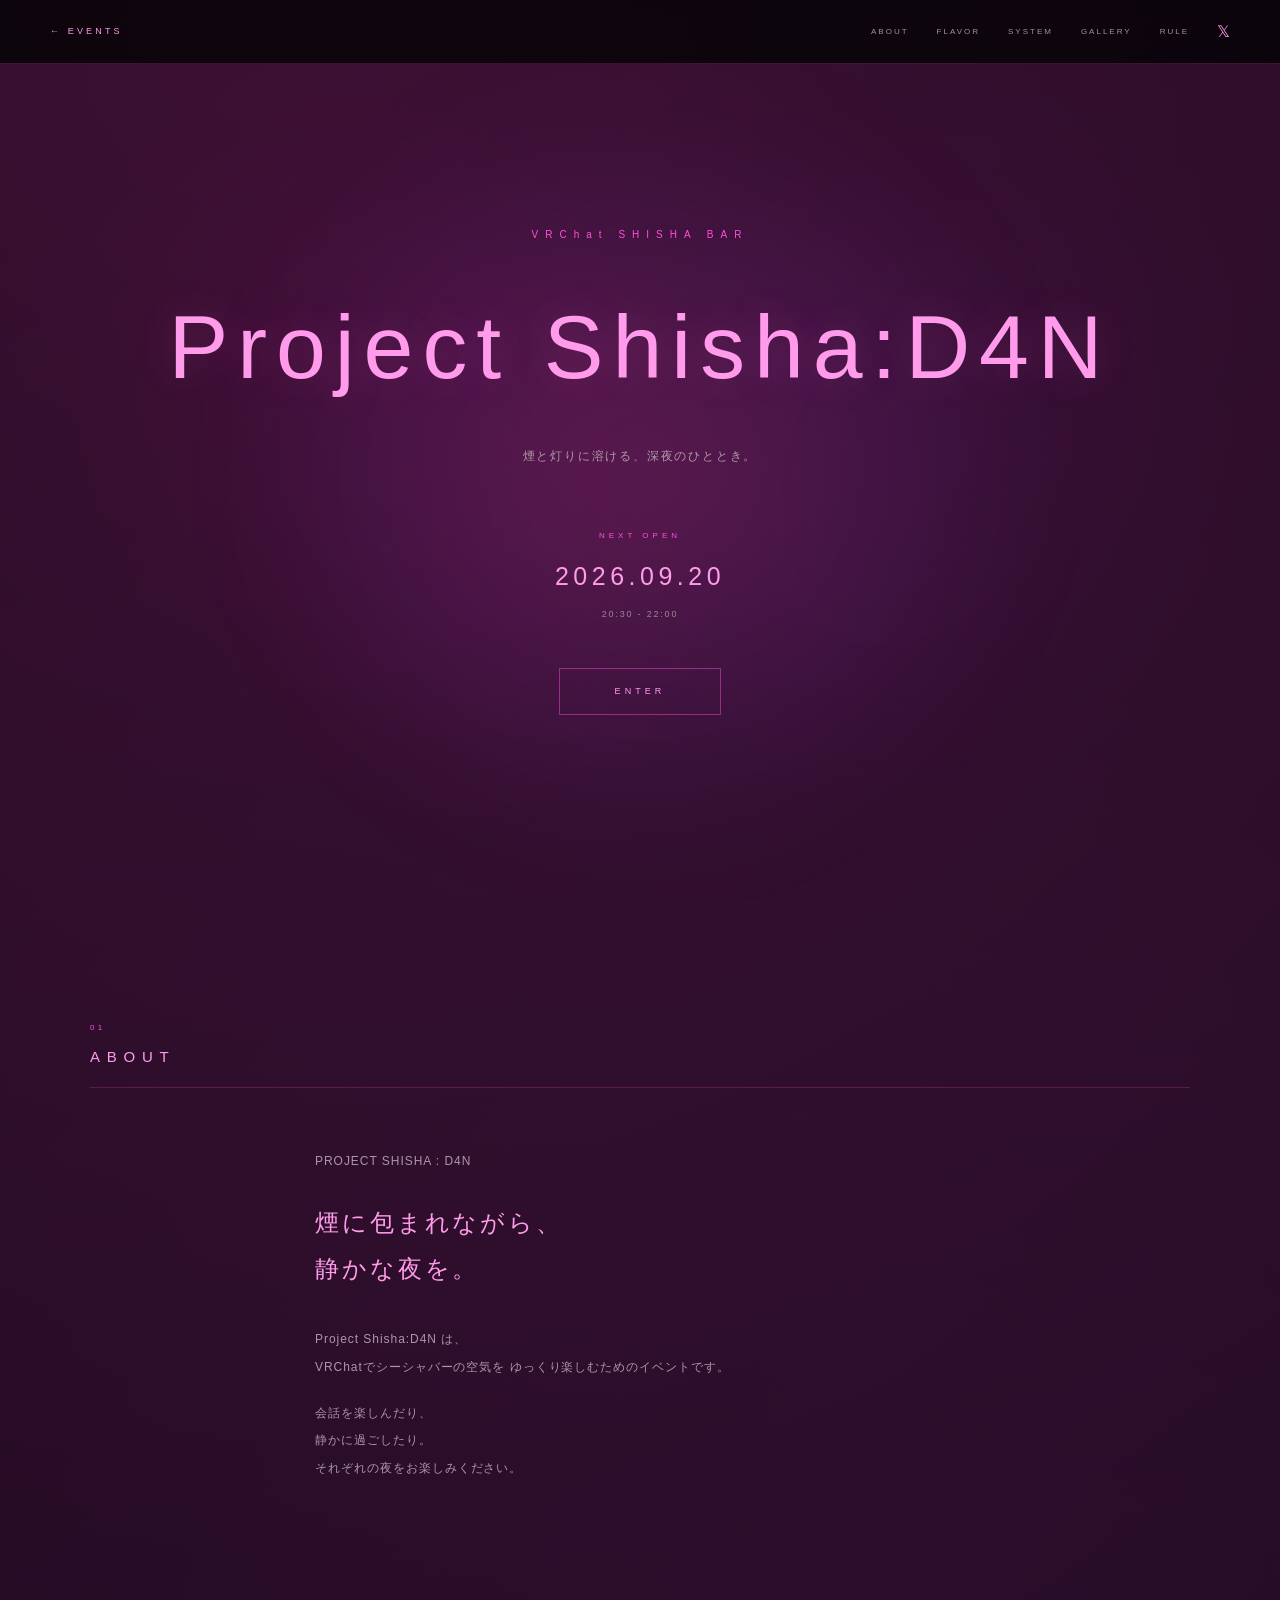
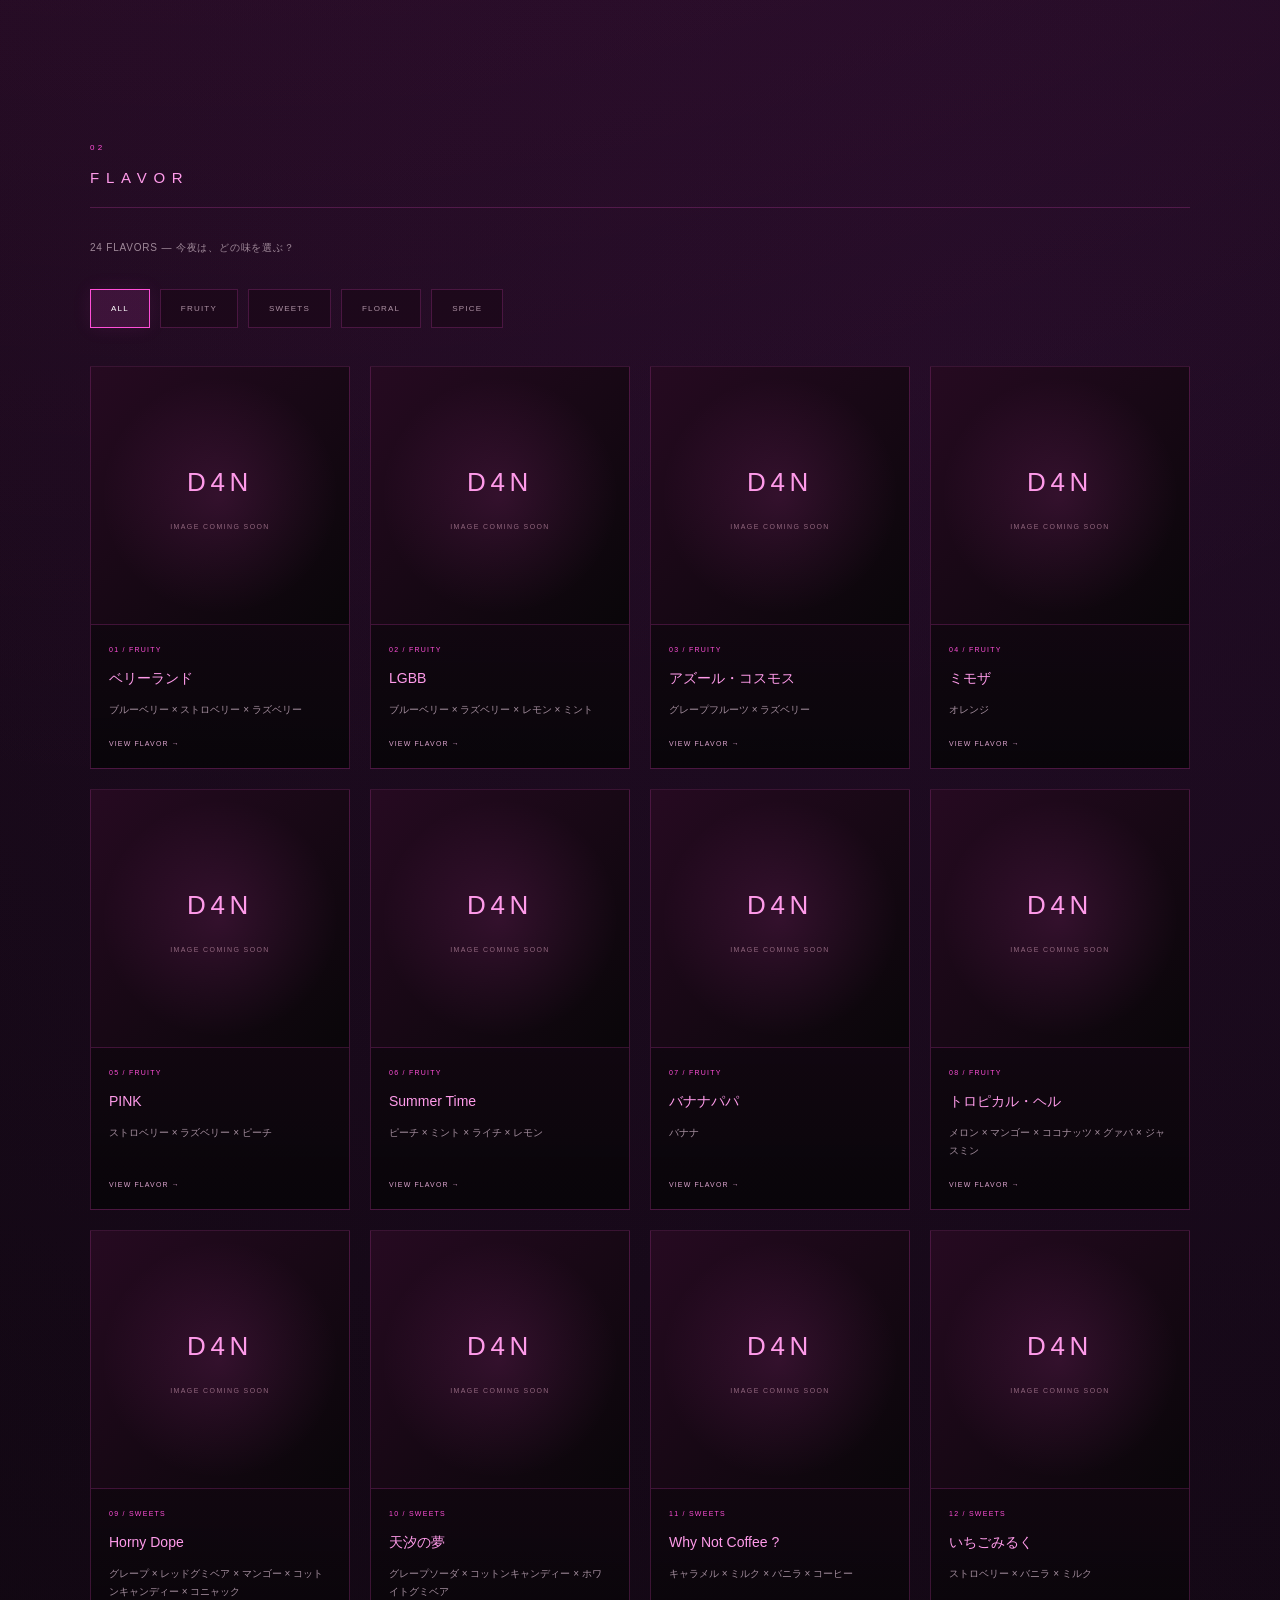
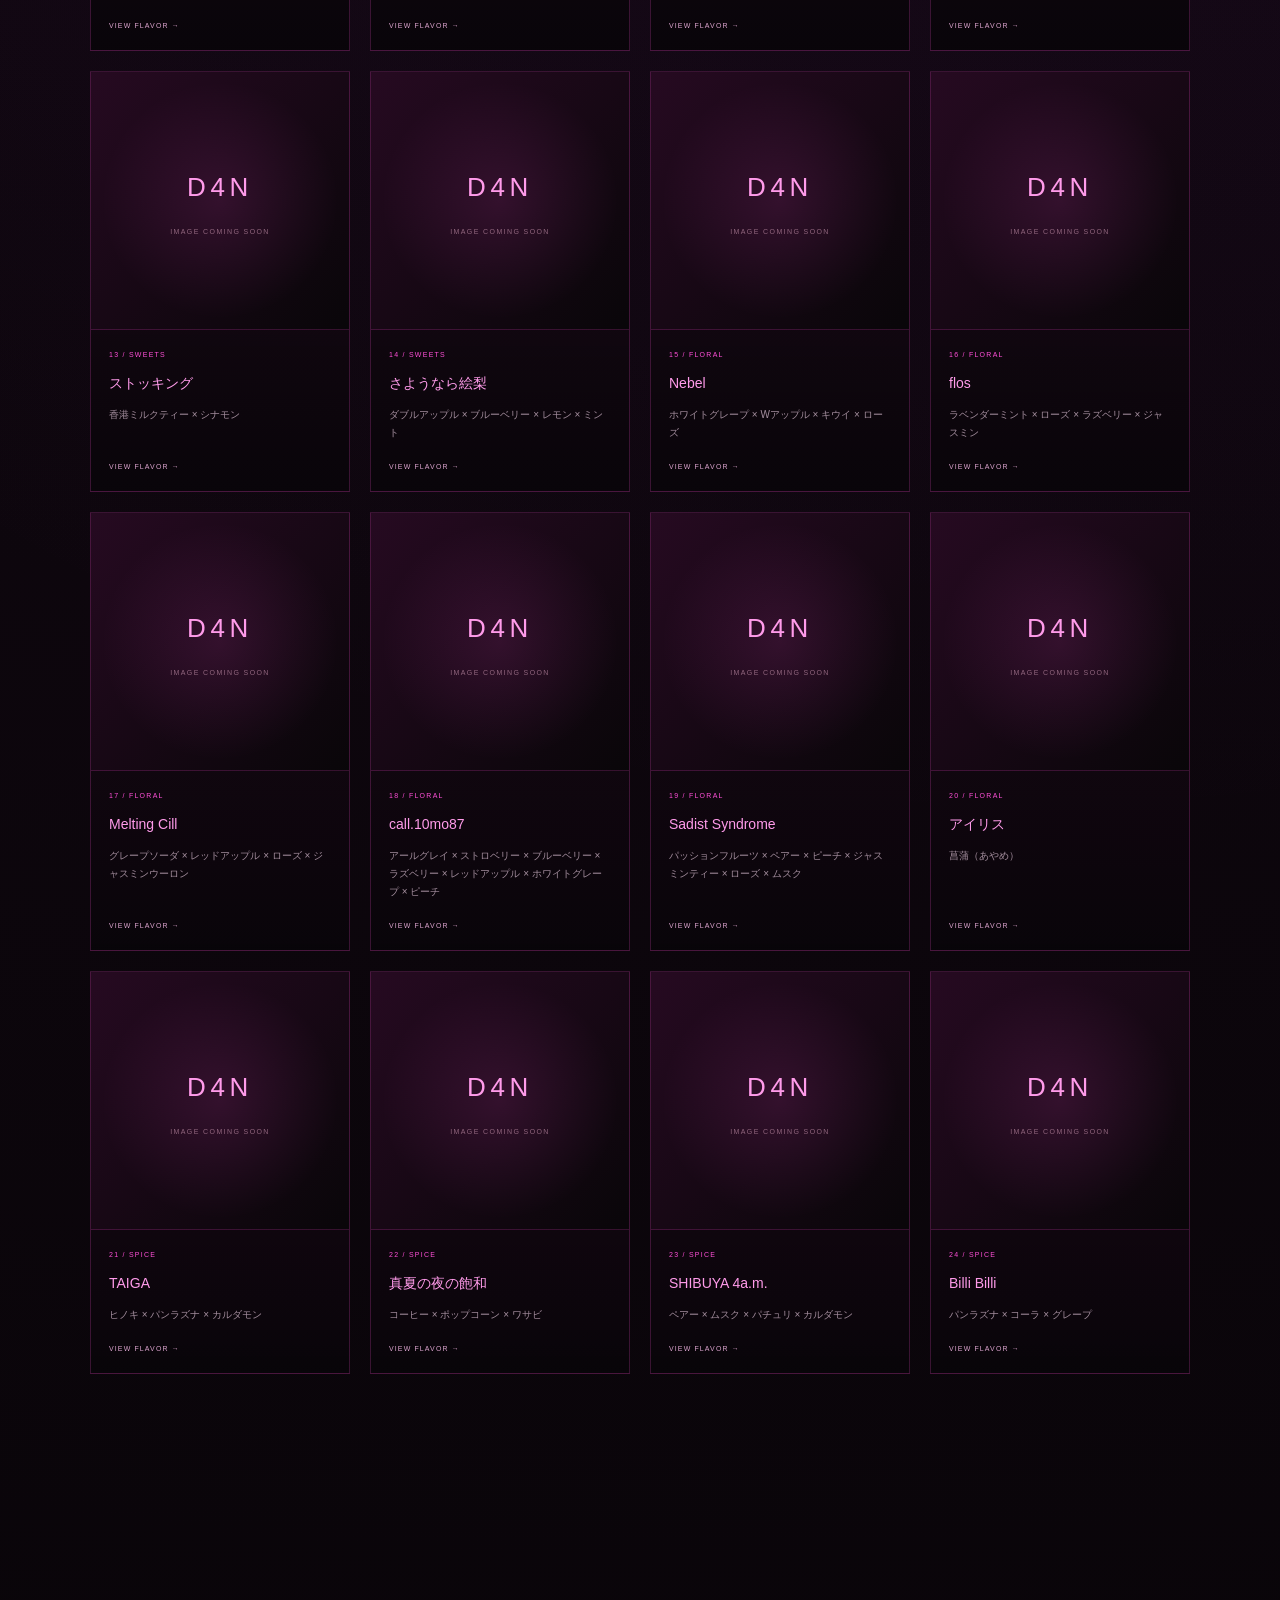
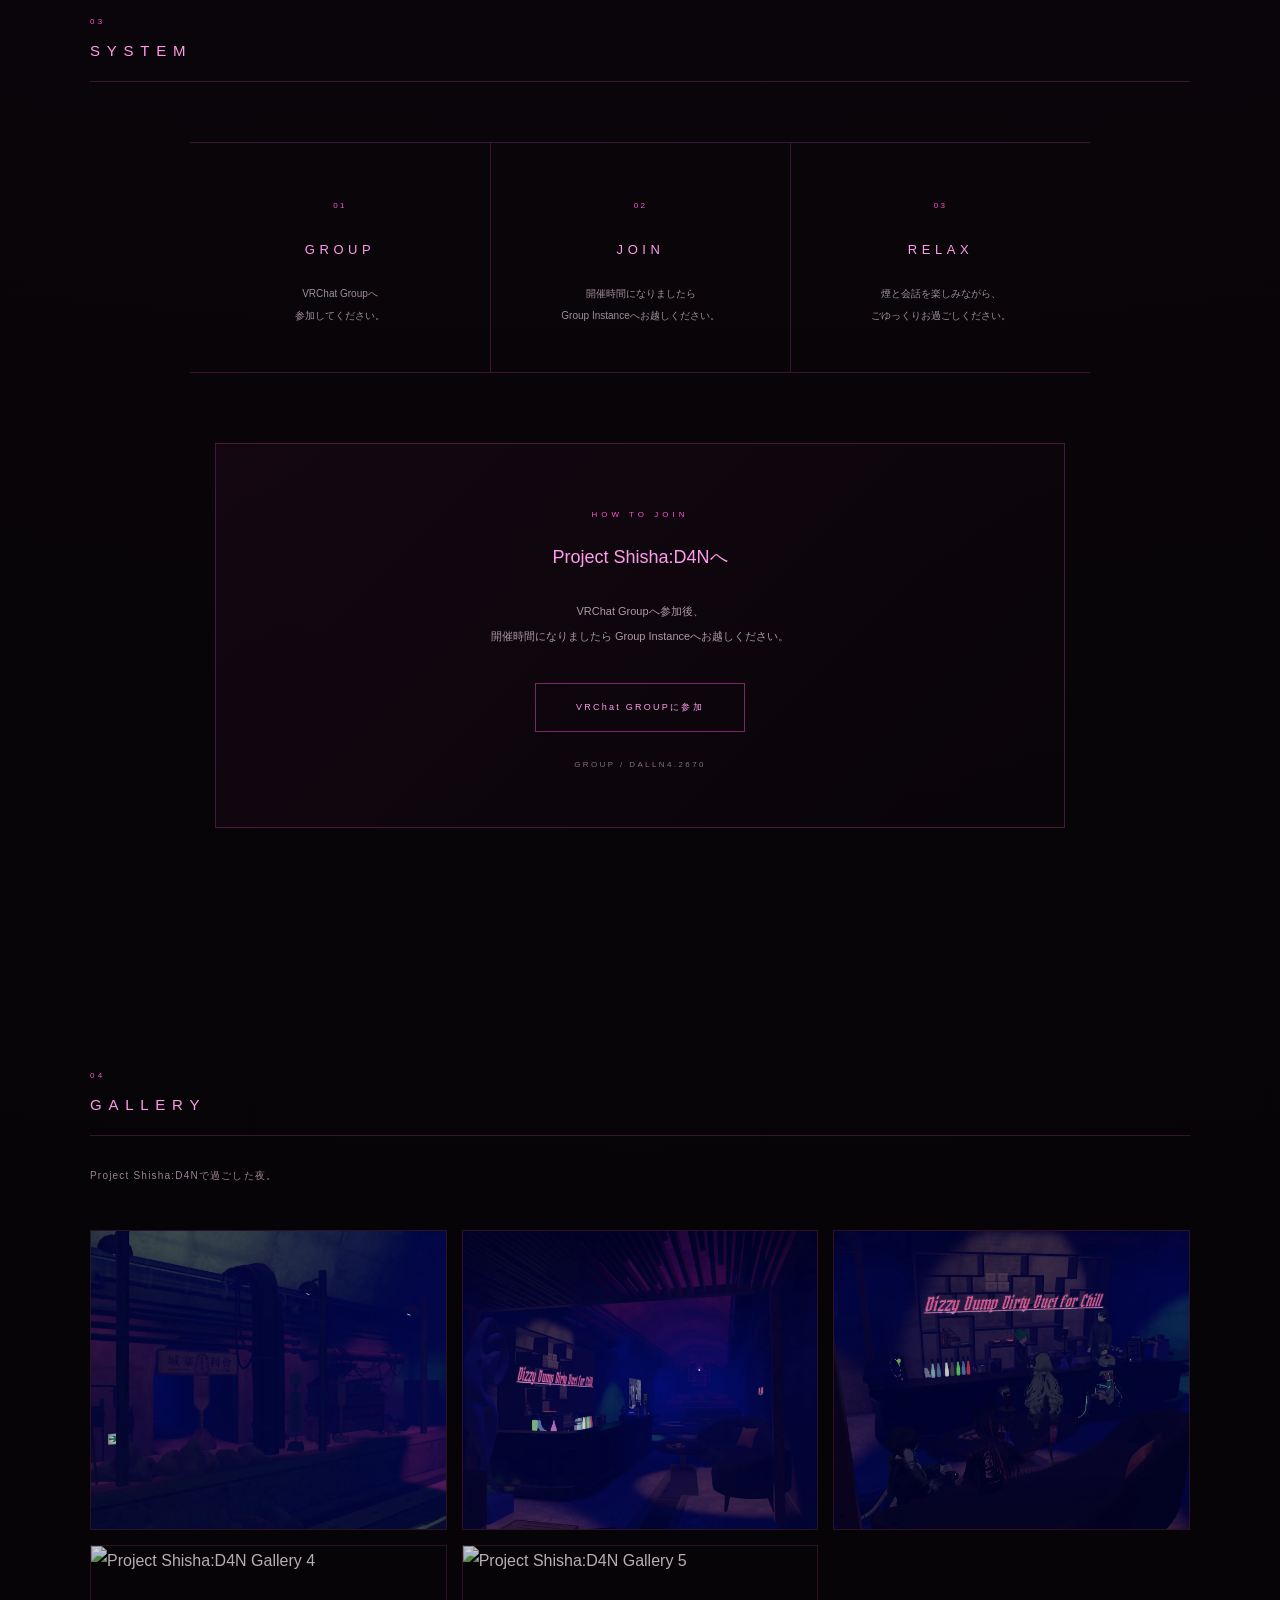
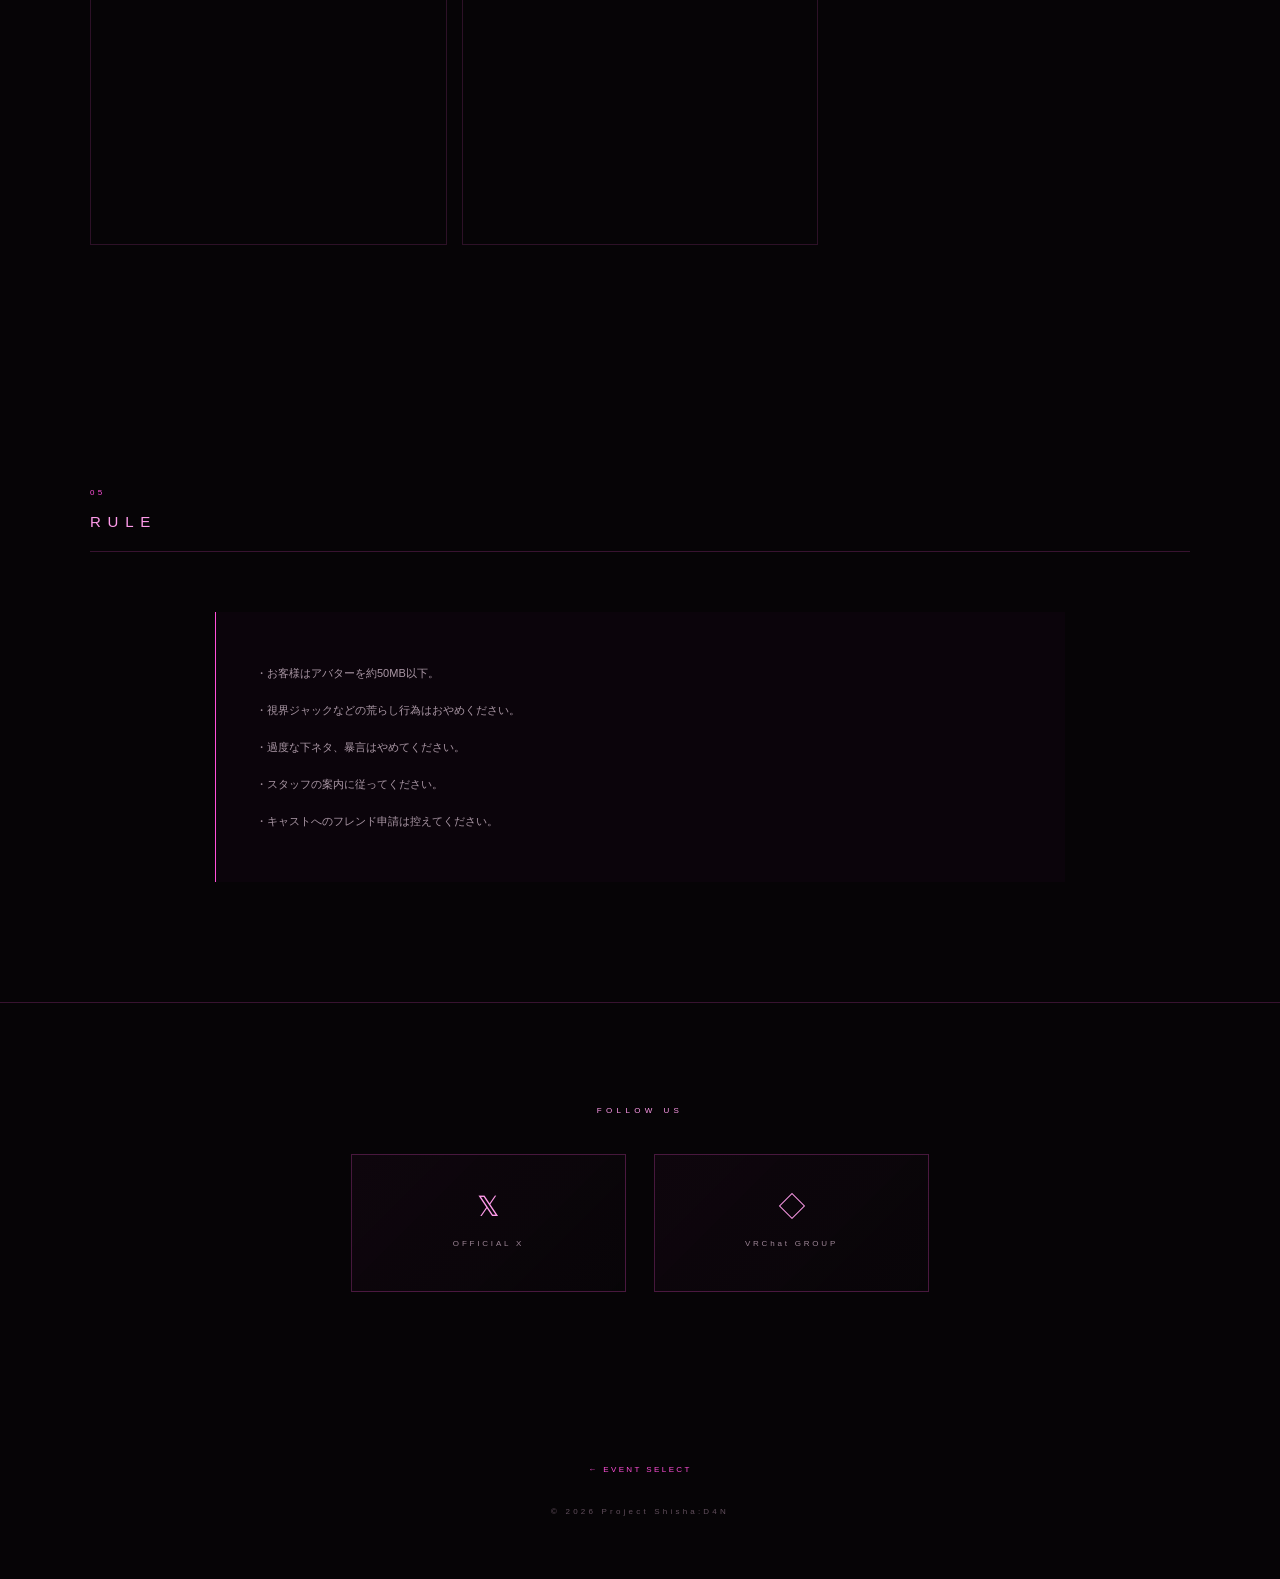
==== d4n.html @ e70a8b99 "Update d4n.html" ====
<!DOCTYPE html>
<html lang="ja">

<head>
  <meta charset="UTF-8">

  <meta
    name="viewport"
    content="width=device-width, initial-scale=1.0"
  >

  <meta
    name="description"
    content="Project Shisha:D4N - VRChat Shisha Bar"
  >

  <title>
    Project Shisha:D4N | VRChat Shisha Bar
  </title>

  <link
    rel="stylesheet"
    href="d4n.css?v=10"
  >
</head>


<body>


  <!-- =====================================
       NAVIGATION
  ====================================== -->

  <nav class="fixed-nav">

    <div class="nav-inner">

      <a
        href="index.html"
        class="nav-logo"
      >
        ← EVENTS
      </a>


      <div class="nav-links">

        <a href="#about">
          ABOUT
        </a>

        <a href="#flavor">
          FLAVOR
        </a>

        <a href="#system">
          SYSTEM
        </a>

        <a href="#gallery">
          GALLERY
        </a>

        <a href="#rule">
          RULE
        </a>

        <a
          href="https://x.com/Darry_nA?s=20"
          target="_blank"
          rel="noopener noreferrer"
          class="nav-x"
          aria-label="Official X"
        >
          𝕏
        </a>

      </div>

    </div>

  </nav>



  <!-- =====================================
       HERO
  ====================================== -->

  <header
    id="top"
    class="hero"
  >

    <div class="hero-smoke smoke-a"></div>
    <div class="hero-smoke smoke-b"></div>


    <div class="hero-inner">

      <p class="hero-small">
        VRChat SHISHA BAR
      </p>


      <h1>
        Project Shisha:D4N
      </h1>


      <p class="hero-copy">
        煙と灯りに溶ける、深夜のひととき。
      </p>


      <div class="next-open">

        <span>
          NEXT OPEN
        </span>

        <strong>
          2026.09.20
        </strong>

        <p>
          20:30 - 22:00
        </p>

      </div>


      <a
        href="#about"
        class="enter-button"
      >
        ENTER
      </a>

    </div>

  </header>



  <!-- =====================================
       ABOUT
  ====================================== -->

  <section
    id="about"
    class="section"
  >

    <p class="section-number">
      01
    </p>

    <h2>
      ABOUT
    </h2>


    <div class="about-content">

      <p class="about-sub">
        PROJECT SHISHA : D4N
      </p>


      <h3>
        煙に包まれながら、<br>
        静かな夜を。
      </h3>


      <p>
        Project Shisha:D4N は、<br>
        VRChatでシーシャバーの空気を
        ゆっくり楽しむためのイベントです。
      </p>


      <p>
        会話を楽しんだり、<br>
        静かに過ごしたり。<br>
        それぞれの夜をお楽しみください。
      </p>

    </div>

  </section>



  <!-- =====================================
       FLAVOR
  ====================================== -->

  <section
    id="flavor"
    class="section"
  >

    <p class="section-number">
      02
    </p>

    <h2>
      FLAVOR
    </h2>


    <p class="flavor-guide">
      24 FLAVORS — 今夜は、どの味を選ぶ？
    </p>


    <div class="flavor-filter">

      <button
        type="button"
        class="filter-button active"
        data-filter="all"
      >
        ALL
      </button>

      <button
        type="button"
        class="filter-button"
        data-filter="fruity"
      >
        FRUITY
      </button>

      <button
        type="button"
        class="filter-button"
        data-filter="sweets"
      >
        SWEETS
      </button>

      <button
        type="button"
        class="filter-button"
        data-filter="floral"
      >
        FLORAL
      </button>

      <button
        type="button"
        class="filter-button"
        data-filter="spice"
      >
        SPICE
      </button>

    </div>


    <div
      id="flavor-grid"
      class="flavor-grid"
    ></div>

  </section>



  <!-- =====================================
       SYSTEM
  ====================================== -->

  <section
    id="system"
    class="section"
  >

    <p class="section-number">
      03
    </p>

    <h2>
      SYSTEM
    </h2>


    <div class="system-grid">

      <div class="system-item">

        <span>
          01
        </span>

        <h3>
          GROUP
        </h3>

        <p>
          VRChat Groupへ<br>
          参加してください。
        </p>

      </div>


      <div class="system-item">

        <span>
          02
        </span>

        <h3>
          JOIN
        </h3>

        <p>
          開催時間になりましたら<br>
          Group Instanceへお越しください。
        </p>

      </div>


      <div class="system-item">

        <span>
          03
        </span>

        <h3>
          RELAX
        </h3>

        <p>
          煙と会話を楽しみながら、<br>
          ごゆっくりお過ごしください。
        </p>

      </div>

    </div>


    <div class="join-area">

      <p class="join-label">
        HOW TO JOIN
      </p>

      <h3>
        Project Shisha:D4Nへ
      </h3>

      <p class="join-text">
        VRChat Groupへ参加後、<br>
        開催時間になりましたら
        Group Instanceへお越しください。
      </p>


      <a
        href="https://t.co/qvewBpiTkd"
        target="_blank"
        rel="noopener noreferrer"
        class="join-button"
      >
        VRChat GROUPに参加
      </a>


      <p class="group-id">
        GROUP / DALLN4.2670
      </p>

    </div>

  </section>



  <!-- =====================================
       GALLERY
  ====================================== -->

  <section
    id="gallery"
    class="section"
  >

    <p class="section-number">
      04
    </p>

    <h2>
      GALLERY
    </h2>


    <p class="gallery-copy">
      Project Shisha:D4Nで過ごした夜。
    </p>


    <div class="gallery">

      <img
        src="d4n-gallery01.webp"
        alt="Project Shisha:D4N Gallery 1"
        loading="lazy"
      >

      <img
        src="d4n-gallery02.webp"
        alt="Project Shisha:D4N Gallery 2"
        loading="lazy"
      >

      <img
        src="d4n-gallery03.webp"
        alt="Project Shisha:D4N Gallery 3"
        loading="lazy"
      >

      <img
        src="d4n-gallery04.webp"
        alt="Project Shisha:D4N Gallery 4"
        loading="lazy"
      >

      <img
        src="d4n-gallery05.webp"
        alt="Project Shisha:D4N Gallery 5"
        loading="lazy"
      >

    </div>

  </section>



  <!-- =====================================
       RULE
  ====================================== -->

  <section
    id="rule"
    class="section"
  >

    <p class="section-number">
      05
    </p>

    <h2>
      RULE
    </h2>


    <div class="rule-box">

      <p>
        ・お客様はアバターを約50MB以下。
      </p>

      <p>
        ・視界ジャックなどの荒らし行為はおやめください。
      </p>

      <p>
        ・過度な下ネタ、暴言はやめてください。
      </p>

      <p>
        ・スタッフの案内に従ってください。
      </p>

      <p>
        ・キャストへのフレンド申請は控えてください。
      </p>

    </div>

  </section>



  <!-- =====================================
       SOCIAL
  ====================================== -->

  <section
    id="links"
    class="links"
  >

    <p>
      FOLLOW US
    </p>


    <div class="social-grid">

      <a
        href="https://x.com/Darry_nA?s=20"
        target="_blank"
        rel="noopener noreferrer"
        class="social-button"
      >

        <span class="social-icon">
          𝕏
        </span>

        <span class="social-title">
          OFFICIAL X
        </span>

      </a>


      <a
        href="https://t.co/qvewBpiTkd"
        target="_blank"
        rel="noopener noreferrer"
        class="social-button"
      >

        <span class="social-icon">
          ◇
        </span>

        <span class="social-title">
          VRChat GROUP
        </span>

      </a>

    </div>

  </section>



  <!-- =====================================
       FOOTER
  ====================================== -->

  <footer>

    <a
      href="index.html"
      class="footer-back"
    >
      ← EVENT SELECT
    </a>

    <p>
      © 2026 Project Shisha:D4N
    </p>

  </footer>



  <!-- =====================================
       FLAVOR DETAIL MODAL
  ====================================== -->

  <div
    id="flavor-modal"
    class="flavor-modal"
    aria-hidden="true"
  >

    <div
      class="flavor-overlay"
      data-close-flavor
    ></div>


    <div
      class="flavor-modal-content"
      role="dialog"
      aria-modal="true"
      aria-labelledby="flavor-name"
    >

      <button
        type="button"
        class="flavor-close"
        data-close-flavor
        aria-label="閉じる"
      >
        ×
      </button>


      <div class="flavor-modal-image">

        <img
          id="flavor-image"
          src=""
          alt=""
        >


        <div
          id="flavor-image-placeholder"
          class="flavor-image-placeholder"
          hidden
        >

          <span>
            D4N
          </span>

          <p>
            IMAGE COMING SOON
          </p>

        </div>

      </div>


      <div class="flavor-modal-text">

        <p
          id="flavor-category"
          class="flavor-modal-category"
        ></p>


        <h3 id="flavor-name"></h3>


        <div class="flavor-detail">

          <p class="flavor-detail-label">
            MIX
          </p>

          <p id="flavor-mix"></p>

        </div>


        <div class="flavor-detail">

          <p class="flavor-detail-label">
            TASTE
          </p>

          <p id="flavor-description"></p>

        </div>


        <p
          id="flavor-quote"
          class="flavor-quote"
        ></p>

      </div>

    </div>

  </div>



  <!-- =====================================
       JAVASCRIPT
  ====================================== -->

  <script>

    const IMAGE_VERSION = "10";


    const flavors = [

      /* =====================================
         FRUITY
      ====================================== */

      {
        name: "ベリーランド",
        category: "FRUITY",
        image: "flavor/01-berryland.webp",
        mix: "ブルーベリー × ストロベリー × ラズベリー",
        description:
          "ベリー系の王道フレーバー。完熟したベリーの風味が際立ち、ジューシーかつ甘酸っぱさマシマシ。",
        quote:
          "「昔は３B、今は３C」 #王道"
      },

      {
        name: "LGBB",
        category: "FRUITY",
        image: "flavor/02-lgbb.webp",
        mix: "ブルーベリー × ラズベリー × レモン × ミント",
        description:
          "ベリー２種の鮮烈な香りと、まろやかな深み。その甘さを酸味あるレモンを加えて引き締め、ミントで吸いやすくスッキリと。",
        quote:
          "「SOGIEも忘れずに」"
      },

      {
        name: "アズール・コスモス",
        category: "FRUITY",
        image: "flavor/03-azul-cosmos.webp",
        mix: "グレープフルーツ × ラズベリー",
        description:
          "グレープフルーツの爽やかな酸味と、ほのかな苦み。後からラズベリーの甘酸っぱさが追いかけてくる。",
        quote:
          "「まるで、あの日の恋のように」"
      },

      {
        name: "ミモザ",
        category: "FRUITY",
        image: "flavor/04-mimosa.webp",
        mix: "オレンジ",
        description:
          "オレンジの酸味と甘み、ほのかに感じるアルコール感。鼻腔を通り抜ける華やかな香りが特徴のカクテル再現フレーバー。",
        quote:
          "「この世で、最も美味しくて。贅沢なオレンジジュース」"
      },

      {
        name: "PINK",
        category: "FRUITY",
        image: "flavor/05-pink.webp",
        mix: "ストロベリー × ラズベリー × ピーチ",
        description:
          "全体的に甘めのテイストではあるが、さっぱりとした後味も特徴。吸い方によってストロベリーの香りが強かったり、時間と共にラズベリーやピーチの香りが強くなる。",
        quote:
          "「あの桜の樹の下には、一体何が埋まってるのか」"
      },

      {
        name: "Summer Time",
        category: "FRUITY",
        image: "flavor/06-summer-time.webp",
        mix: "ピーチ × ミント × ライチ × レモン",
        description:
          "ピーチとライチの甘く瑞々しい香りに、レモンの酸味とミントの清涼感を合わせた爽やかなフレーバー。夏の午後を思わせる、軽やかで吸いやすい仕上がり。",
        quote:
          "「終わらない夏なんてない。でも、音楽は残る。」"
      },

      {
        name: "バナナパパ",
        category: "FRUITY",
        image: "flavor/07-banana-papa.webp",
        mix: "バナナ",
        description:
          "まろやかな甘さが堪らないバナナ。青味や渋みは控えめで、フレッシュなバナナが特徴。",
        quote:
          "「信じれない程、馬鹿馬鹿しい」"
      },

      {
        name: "トロピカル・ヘル",
        category: "FRUITY",
        image: "flavor/08-tropical-hell.webp",
        mix: "メロン × マンゴー × ココナッツ × グァバ × ジャスミン",
        description:
          "南国のリゾートを想わすようなフレーバー。マンゴーのトロピカルな甘み、ココナッツのクリーミーな風味、グァバのアクセント。そこにメロンの優しい甘さが加わると、複雑なフルーツカクテルのよう。",
        quote:
          "「これが、私のラストリゾート」"
      },


      /* =====================================
         SWEETS
      ====================================== */

      {
        name: "Horny Dope",
        category: "SWEETS",
        image: "flavor/09-horny-dope.webp",
        mix: "グレープ × レッドグミベア × マンゴー × コットンキャンディー × コニャック",
        description:
          "グレープとマンゴーとレッドグミベアで南国のフルーツバスケットに、コットンキャンディーで全体的にお菓子のようなフワッとした香りを加えてフルーツ達をまろやかに包み込み、コニャックのブランデー特有の芳醇な香りが大人の落ち着きと複雑さを与えて締める。",
        quote:
          "「ねぇ、とっくに堕ちてるヨ？」"
      },

      {
        name: "天汐の夢",
        category: "SWEETS",
        image: "flavor/10-amaushio-no-yume.webp",
        mix: "グレープソーダ × コットンキャンディー × ホワイトグミベア",
        description:
          "非常に甘くフルーティーで、お菓子のようなポップな雰囲気のミックス。爽やかなフルーティーさと清涼感がプラスされ、飽きのこない味になります。",
        quote: ""
      },

      {
        name: "Why Not Coffee ?",
        category: "SWEETS",
        image: "flavor/11-why-not-coffee.webp",
        mix: "キャラメル × ミルク × バニラ × コーヒー",
        description:
          "濃厚で甘く、ほろ苦いカフェ・オ・レやキャラメルマキアートのような、デザート感覚で楽しめる人気のミックス。",
        quote: ""
      },

      {
        name: "いちごみるく",
        category: "SWEETS",
        image: "flavor/12-ichigo-milk.webp",
        mix: "ストロベリー × バニラ × ミルク",
        description:
          "いちごの甘酸っぱさと濃厚なクリーミーさが融合した、いちごミルクやストロベリーシェイクのような甘く濃厚なデザート系シーシャ。",
        quote: ""
      },

      {
        name: "ストッキング",
        category: "SWEETS",
        image: "flavor/13-stocking.webp",
        mix: "香港ミルクティー × シナモン",
        description:
          "濃厚な茶葉と甘いミルクにスパイスが香るクリーミーなフレーバー。シナモンを少量加えることで、チャイのような深みやスパイシーなアクセントが加わります。",
        quote: ""
      },

      {
        name: "さようなら絵梨",
        category: "SWEETS",
        image: "flavor/14-sayonara-eri.webp",
        mix: "ダブルアップル × ブルーベリー × レモン × ミント",
        description:
          "甘さの中に爽やかな酸味とミントの清涼感を合わせたフレーバー。フルーツの甘さが広がったあと、少しほろ苦い余韻を残します。",
        quote:
          "「この人生はフィクションだ。」"
      },


      /* =====================================
         FLORAL
      ====================================== */

      {
        name: "Nebel",
        category: "FLORAL",
        image: "flavor/15-nebel.webp",
        mix: "ホワイトグレープ × Wアップル × キウイ × ローズ",
        description:
          "ホワイトグレープとWアップルの濃厚な甘さに、キウイの酸味とローズの香りがアクセント。フルーティーだが甘すぎず、華やかな香りでワルツを踊る、洗練されたミックス。",
        quote:
          "「めまいがする程、薄汚れたゴミ捨て場のダクトでCHILLする。」"
      },

      {
        name: "flos",
        category: "FLORAL",
        image: "flavor/16-flos.webp",
        mix: "ラベンダーミント × ローズ × ラズベリー × ジャスミン",
        description:
          "ラベンダーミントとローズの春らしさ。ジャスミンの爽やかさ。そこにラズベリーの程よい甘さを加えると、口当たり良しの甘さっぱりとなりて。",
        quote:
          "「飾った花は直ぐに枯れてく、絶え間ない後悔よ」"
      },

      {
        name: "Melting Cill",
        category: "FLORAL",
        image: "flavor/17-melting-cill.webp",
        mix: "グレープソーダ × レッドアップル × ローズ × ジャスミンウーロン",
        description:
          "華やかでフルーティー、かつ上品な甘さを楽しめるミックス。ウーロン茶の渋みが全体をすっきりと引き締めるフローラル・フルーティーなフレーバー。",
        quote: ""
      },

      {
        name: "call.10mo87",
        category: "FLORAL",
        image: "flavor/18-call-10mo87.webp",
        mix: "アールグレイ × ストロベリー × ブルーベリー × ラズベリー × レッドアップル × ホワイトグレープ × ピーチ",
        description:
          "甘さ、酸味、華やかさをバランスよく組み合わせたミックス。アールグレイをベースに、各フルーツを少量ずつ加えています。",
        quote: ""
      },

      {
        name: "Sadist Syndrome",
        category: "FLORAL",
        image: "flavor/19-sadist-syndrome.webp",
        mix: "パッションフルーツ × ペアー × ピーチ × ジャスミンティー × ローズ × ムスク",
        description:
          "非常にエレガントで華やかな、フローラル・フルーツティー系のシーシャミックス。ムスクの奥深さが組み合わさった優雅なフレーバー。",
        quote: ""
      },

      {
        name: "アイリス",
        category: "FLORAL",
        image: "flavor/20-iris.webp",
        mix: "菖蒲（あやめ）",
        description:
          "ハーブの要素が強く、お茶のような爽やかさがある。山々の間の水辺に吹く風のような、清涼感のあるフローラル・ウッディ系の香り。",
        quote: ""
      },


      /* =====================================
         SPICE
      ====================================== */

      {
        name: "TAIGA",
        category: "SPICE",
        image: "flavor/21-taiga.webp",
        mix: "ヒノキ × パンラズナ × カルダモン",
        description:
          "ウッディなヒノキをベースに、パンラズナの独特な甘みとカルダモンのエキゾチックで爽やかなスパイス。和風スパイシーで複雑な上級者向けのブレンド。",
        quote:
          "「あの森は確かに生きてる」"
      },

      {
        name: "真夏の夜の飽和",
        category: "SPICE",
        image: "flavor/22-midsummer-saturation.webp",
        mix: "コーヒー × ポップコーン × ワサビ",
        description:
          "コーヒーとポップコーンの香ばしい味わいに、ワサビの個性的なアクセントを加えた、異国情緒のあるフレーバー。",
        quote: ""
      },

      {
        name: "SHIBUYA 4a.m.",
        category: "SPICE",
        image: "flavor/23-shibuya-4am.webp",
        mix: "ペアー × ムスク × パチュリ × カルダモン",
        description:
          "非常に洗練された、甘くスパイシーなオリエンタル調のフレーバー。洋梨の甘さをカルダモン、パチュリ、ムスクが引き締めます。",
        quote: ""
      },

      {
        name: "Billi Billi",
        category: "SPICE",
        image: "flavor/24-billi-billi.webp",
        mix: "パンラズナ × コーラ × グレープ",
        description:
          "スパイス、甘さ、酸味のバランスが非常によく、深みのあるリッチなミックス。コーラとグレープが個性的な香りを調和させます。",
        quote: ""
      }

    ];



    /* =====================================
       ELEMENTS
    ====================================== */

    const flavorGrid =
      document.getElementById("flavor-grid");

    const filterButtons =
      document.querySelectorAll(".filter-button");

    const flavorModal =
      document.getElementById("flavor-modal");

    const flavorImage =
      document.getElementById("flavor-image");

    const imagePlaceholder =
      document.getElementById(
        "flavor-image-placeholder"
      );

    const categoryElement =
      document.getElementById(
        "flavor-category"
      );

    const nameElement =
      document.getElementById(
        "flavor-name"
      );

    const mixElement =
      document.getElementById(
        "flavor-mix"
      );

    const descriptionElement =
      document.getElementById(
        "flavor-description"
      );

    const quoteElement =
      document.getElementById(
        "flavor-quote"
      );



    /* =====================================
       RENDER
    ====================================== */

    function renderFlavors() {

      flavorGrid.innerHTML = "";


      flavors.forEach(
        (flavor, index) => {

          const card =
            document.createElement(
              "button"
            );

          card.type =
            "button";

          card.className =
            "flavor-card";

          card.dataset.category =
            flavor.category.toLowerCase();


          const number =
            String(index + 1)
              .padStart(2, "0");


          card.innerHTML = `

            <div class="flavor-image">

              <img
                src="${flavor.image}?v=${IMAGE_VERSION}"
                alt="${flavor.name}"
                loading="lazy"
              >

            </div>


            <div class="flavor-info">

              <p class="flavor-category">
                ${number} / ${flavor.category}
              </p>

              <h3 class="flavor-name">
                ${flavor.name}
              </h3>

              <p class="flavor-mix">
                ${flavor.mix}
              </p>

              <span class="flavor-view">
                VIEW FLAVOR →
              </span>

            </div>

          `;


          const image =
            card.querySelector("img");


          image.addEventListener(
            "error",
            () => {

              const area =
                card.querySelector(
                  ".flavor-image"
                );


              area.innerHTML = `

                <div
                  class="flavor-image-placeholder"
                >

                  <span>
                    D4N
                  </span>

                  <p>
                    IMAGE COMING SOON
                  </p>

                </div>

              `;

            },
            {
              once: true
            }
          );


          card.addEventListener(
            "click",
            () => {

              openFlavor(index);

            }
          );


          flavorGrid.appendChild(
            card
          );

        }
      );

    }



    /* =====================================
       FILTER
    ====================================== */

    filterButtons.forEach(
      button => {

        button.addEventListener(
          "click",
          () => {

            const filter =
              button.dataset.filter;


            filterButtons.forEach(
              btn => {

                btn.classList.remove(
                  "active"
                );

              }
            );


            button.classList.add(
              "active"
            );


            document
              .querySelectorAll(
                ".flavor-card"
              )
              .forEach(
                card => {

                  const category =
                    card.dataset.category;


                  card.hidden =
                    !(
                      filter === "all" ||
                      category === filter
                    );

                }
              );

          }
        );

      }
    );



    /* =====================================
       OPEN MODAL
    ====================================== */

    function openFlavor(index) {

      const flavor =
        flavors[index];


      if (!flavor) {
        return;
      }


      categoryElement.textContent =
        flavor.category;


      nameElement.textContent =
        flavor.name;


      mixElement.textContent =
        flavor.mix;


      descriptionElement.textContent =
        flavor.description;


      if (flavor.quote) {

        quoteElement.textContent =
          flavor.quote;

        quoteElement.hidden =
          false;

      } else {

        quoteElement.textContent =
          "";

        quoteElement.hidden =
          true;

      }


      flavorImage.style.display =
        "block";


      imagePlaceholder.hidden =
        true;


      flavorImage.onerror =
        null;


      flavorImage.src =
        `${flavor.image}?v=${IMAGE_VERSION}`;


      flavorImage.alt =
        flavor.name;


      flavorImage.onerror =
        () => {

          flavorImage.style.display =
            "none";

          imagePlaceholder.hidden =
            false;

        };


      flavorModal.classList.add(
        "active"
      );


      flavorModal.setAttribute(
        "aria-hidden",
        "false"
      );


      document.body.classList.add(
        "modal-open"
      );

    }



    /* =====================================
       CLOSE MODAL
    ====================================== */

    function closeFlavor() {

      flavorModal.classList.remove(
        "active"
      );


      flavorModal.setAttribute(
        "aria-hidden",
        "true"
      );


      document.body.classList.remove(
        "modal-open"
      );

    }



    document
      .querySelectorAll(
        "[data-close-flavor]"
      )
      .forEach(
        element => {

          element.addEventListener(
            "click",
            closeFlavor
          );

        }
      );



    document.addEventListener(
      "keydown",
      event => {

        if (
          event.key === "Escape" &&
          flavorModal.classList.contains(
            "active"
          )
        ) {

          closeFlavor();

        }

      }
    );



    /* =====================================
       START
    ====================================== */

    renderFlavors();

  </script>

</body>

</html>
---- d4n.css ----
/* ==========================================
   PROJECT SHISHA:D4N
   BLACK × NEON PINK
========================================== */

:root {
  --bg: #060406;
  --bg-soft: #110611;

  --pink: #ff4fd8;
  --pink-light: #ff9bea;
  --pink-pale: #ffd0f3;

  --purple: #b94cff;

  --text: #dfd4dc;
  --text-soft: #aa96a5;

  --line:
    rgba(255, 79, 216, 0.20);
}

* {
  box-sizing: border-box;
}

html {
  scroll-behavior: smooth;

  color-scheme: dark;
}

body {
  margin: 0;

  min-height: 100vh;

  overflow-x: hidden;

  background:
    radial-gradient(
      circle at 20% 0%,
      rgba(255, 52, 200, 0.13),
      transparent 30%
    ),
    radial-gradient(
      circle at 80% 25%,
      rgba(183, 57, 235, 0.08),
      transparent 34%
    ),
    radial-gradient(
      circle at 50% 0%,
      #210b1f 0%,
      #100710 36%,
      #060406 75%
    );

  color: var(--text);

  font-family:
    "Yu Gothic",
    "Hiragino Kaku Gothic ProN",
    sans-serif;

  line-height: 1.9;
}

body.modal-open {
  overflow: hidden;
}

img {
  display: block;

  max-width: 100%;
}

button,
a {
  font: inherit;
}

button {
  color: inherit;
}

a {
  color: inherit;
}


/* ==========================================
   NAV
========================================== */

.fixed-nav {
  position: fixed;

  top: 0;
  left: 0;

  width: 100%;
  height: 64px;

  z-index: 99999;

  background:
    rgba(7, 4, 7, 0.86);

  border-bottom:
    1px solid var(--line);

  backdrop-filter:
    blur(16px);

  -webkit-backdrop-filter:
    blur(16px);
}

.nav-inner {
  width:
    calc(100% - 60px);

  max-width:
    1180px;

  height:
    64px;

  margin:
    0 auto;

  display:
    flex;

  align-items:
    center;

  justify-content:
    space-between;
}

.nav-logo {
  display:
    inline-flex;

  align-items:
    center;

  color:
    var(--pink-light);

  text-decoration:
    none;

  font-size:
    9px;

  letter-spacing:
    0.35em;

  white-space:
    nowrap;

  transition:
    0.3s ease;
}

.nav-logo:hover {
  color:
    #ffffff;

  text-shadow:
    0 0 15px
    rgba(255, 79, 216, 0.65);
}

.nav-links {
  display:
    flex;

  align-items:
    center;

  gap:
    28px;
}

.nav-links a {
  position:
    relative;

  color:
    #aa8f9f;

  text-decoration:
    none;

  font-size:
    8px;

  letter-spacing:
    0.25em;

  transition:
    0.3s ease;
}

.nav-links a::after {
  content:
    "";

  position:
    absolute;

  left:
    0;

  bottom:
    -8px;

  width:
    0;

  height:
    1px;

  background:
    linear-gradient(
      90deg,
      var(--pink),
      var(--purple)
    );

  transition:
    width 0.3s ease;
}

.nav-links a:hover {
  color:
    var(--pink-light);
}

.nav-links a:hover::after {
  width:
    100%;
}

.nav-links .nav-x {
  color:
    var(--pink-light);

  font-size:
    16px;

  letter-spacing:
    0;
}


/* ==========================================
   HERO
========================================== */

.hero {
  min-height:
    100vh;

  padding:
    120px 30px 80px;

  position:
    relative;

  display:
    flex;

  align-items:
    center;

  justify-content:
    center;

  overflow:
    hidden;

  text-align:
    center;
}

.hero::before {
  content:
    "";

  position:
    absolute;

  width:
    760px;

  height:
    760px;

  border-radius:
    50%;

  background:
    radial-gradient(
      circle,
      rgba(255, 79, 216, 0.18),
      rgba(185, 76, 255, 0.07) 48%,
      transparent 72%
    );

  filter:
    blur(60px);

  pointer-events:
    none;
}

.hero-inner {
  width:
    100%;

  max-width:
    1000px;

  position:
    relative;

  z-index:
    3;
}

.hero-small {
  margin:
    0 0 45px;

  color:
    var(--pink);

  font-size:
    10px;

  letter-spacing:
    0.7em;
}

.hero h1 {
  margin:
    0;

  color:
    var(--pink-light);

  font-size:
    clamp(
      44px,
      7vw,
      90px
    );

  font-weight:
    300;

  line-height:
    1.3;

  letter-spacing:
    0.1em;

  text-shadow:
    0 0 40px
    rgba(255, 79, 216, 0.2);
}

.hero-copy {
  margin:
    40px 0 60px;

  color:
    #af99a8;

  font-size:
    12px;

  letter-spacing:
    0.15em;
}


/* HERO SMOKE */

.hero-smoke {
  position:
    absolute;

  border-radius:
    50%;

  pointer-events:
    none;

  filter:
    blur(90px);

  opacity:
    0.25;
}

.smoke-a {
  width:
    420px;

  height:
    600px;

  top:
    15%;

  left:
    15%;

  background:
    rgba(255, 45, 205, 0.17);

  transform:
    rotate(-25deg);
}

.smoke-b {
  width:
    400px;

  height:
    580px;

  top:
    17%;

  right:
    12%;

  background:
    rgba(177, 60, 255, 0.14);

  transform:
    rotate(28deg);
}


/* NEXT OPEN */

.next-open span {
  display:
    block;

  color:
    var(--pink);

  font-size:
    8px;

  letter-spacing:
    0.5em;
}

.next-open strong {
  display:
    block;

  margin-top:
    10px;

  color:
    var(--pink-light);

  font-size:
    25px;

  font-weight:
    300;

  letter-spacing:
    0.18em;
}

.next-open p {
  margin:
    5px 0 0;

  color:
    #9b8796;

  font-size:
    9px;

  letter-spacing:
    0.2em;
}

.enter-button {
  display:
    inline-block;

  margin-top:
    45px;

  padding:
    14px 55px;

  color:
    var(--pink-light);

  border:
    1px solid
    rgba(255, 79, 216, 0.45);

  text-decoration:
    none;

  font-size:
    9px;

  letter-spacing:
    0.45em;

  transition:
    0.3s ease;
}

.enter-button:hover {
  color:
    #ffffff;

  background:
    rgba(255, 79, 216, 0.08);

  border-color:
    var(--pink);

  box-shadow:
    0 0 35px
    rgba(255, 79, 216, 0.17);
}


/* ==========================================
   SECTION
========================================== */

.section {
  width:
    calc(100% - 60px);

  max-width:
    1100px;

  margin:
    0 auto;

  padding:
    120px 0;
}

.section-number {
  margin:
    0 0 8px;

  color:
    var(--pink);

  font-size:
    8px;

  letter-spacing:
    0.4em;
}

.section > h2 {
  margin:
    0 0 60px;

  padding-bottom:
    15px;

  color:
    var(--pink-light);

  border-bottom:
    1px solid var(--line);

  font-size:
    15px;

  font-weight:
    400;

  letter-spacing:
    0.45em;
}

#about,
#flavor,
#system,
#gallery,
#rule,
#links {
  scroll-margin-top:
    85px;
}


/* ==========================================
   ABOUT
========================================== */

.about-content {
  max-width:
    650px;

  margin:
    0 auto;
}

.about-sub {
  color:
    var(--pink);

  font-size:
    8px;

  letter-spacing:
    0.35em;
}

.about-content h3 {
  margin:
    25px 0 35px;

  color:
    var(--pink-light);

  font-size:
    24px;

  font-weight:
    400;

  line-height:
    1.9;

  letter-spacing:
    0.12em;
}

.about-content p {
  margin:
    18px 0;

  color:
    #aa97a5;

  font-size:
    12px;

  line-height:
    2.3;

  letter-spacing:
    0.08em;
}


/* ==========================================
   FLAVOR
========================================== */

.flavor-guide {
  margin:
    -30px 0 32px;

  color:
    #9f8999;

  font-size:
    10px;

  letter-spacing:
    0.08em;
}


/* FILTER */

.flavor-filter {
  display:
    flex;

  gap:
    10px;

  flex-wrap:
    wrap;

  margin-bottom:
    38px;
}

.filter-button {
  appearance:
    none;

  padding:
    11px 20px;

  color:
    #ad91a4;

  background:
    rgba(25, 7, 22, 0.65);

  border:
    1px solid var(--line);

  cursor:
    pointer;

  font-size:
    8px;

  letter-spacing:
    0.15em;

  transition:
    0.3s ease;
}

.filter-button:hover {
  color:
    var(--pink-light);

  border-color:
    rgba(255, 79, 216, 0.5);
}

.filter-button.active {
  color:
    #ffffff;

  background:
    rgba(255, 79, 216, 0.12);

  border-color:
    var(--pink);

  box-shadow:
    0 0 20px
    rgba(255, 79, 216, 0.08);
}


/* GRID */

.flavor-grid {
  display:
    grid;

  grid-template-columns:
    repeat(
      4,
      minmax(0, 1fr)
    );

  gap:
    20px;
}


/* CARD */

.flavor-card {
  appearance:
    none;

  -webkit-appearance:
    none;

  width:
    100%;

  min-width:
    0;

  padding:
    0;

  display:
    flex;

  flex-direction:
    column;

  overflow:
    hidden;

  color:
    inherit;

  text-align:
    left;

  background:
    linear-gradient(
      180deg,
      rgba(31, 8, 26, 0.82),
      rgba(8, 5, 9, 0.96)
    );

  border:
    1px solid var(--line);

  cursor:
    pointer;

  transition:
    transform 0.35s ease,
    border-color 0.35s ease,
    box-shadow 0.35s ease;
}

.flavor-card:hover {
  transform:
    translateY(-6px);

  border-color:
    rgba(255, 79, 216, 0.52);

  box-shadow:
    0 18px 45px
    rgba(180, 35, 145, 0.16);
}

.flavor-card:focus-visible {
  outline:
    1px solid var(--pink);

  outline-offset:
    4px;
}


/* IMAGE */

.flavor-image {
  width:
    100%;

  aspect-ratio:
    1 / 1;

  position:
    relative;

  overflow:
    hidden;

  background:
    linear-gradient(
      135deg,
      #260a21,
      #090609
    );

  border-bottom:
    1px solid
    rgba(255, 79, 216, 0.13);
}

.flavor-image img {
  width:
    100%;

  height:
    100%;

  object-fit:
    cover;

  filter:
    brightness(0.88)
    saturate(0.92);

  transition:
    transform 0.4s ease,
    filter 0.4s ease;
}

.flavor-card:hover
.flavor-image img {
  transform:
    scale(1.04);

  filter:
    brightness(1)
    saturate(1.05);
}


/* INFO */

.flavor-info {
  flex:
    1;

  padding:
    18px;

  display:
    flex;

  flex-direction:
    column;
}

.flavor-category {
  margin:
    0 0 10px;

  color:
    var(--pink);

  font-size:
    7px;

  letter-spacing:
    0.18em;
}

.flavor-name {
  margin:
    0;

  color:
    var(--pink-light);

  font-size:
    14px;

  font-weight:
    400;

  line-height:
    1.6;
}

.flavor-mix {
  margin:
    12px 0 18px;

  color:
    #a48e9e;

  font-size:
    10px;

  line-height:
    1.8;
}

.flavor-view {
  display:
    inline-block;

  margin-top:
    auto;

  color:
    #dda5cf;

  font-size:
    7px;

  letter-spacing:
    0.16em;
}


/* PLACEHOLDER */

.flavor-image-placeholder {
  width:
    100%;

  height:
    100%;

  min-height:
    180px;

  display:
    flex;

  flex-direction:
    column;

  align-items:
    center;

  justify-content:
    center;

  text-align:
    center;

  color:
    #92677f;

  background:
    radial-gradient(
      circle,
      rgba(255, 79, 216, 0.12),
      transparent 65%
    );
}

.flavor-image-placeholder span {
  color:
    var(--pink-light);

  font-size:
    26px;

  letter-spacing:
    0.18em;
}

.flavor-image-placeholder p {
  margin:
    12px 0 0;

  font-size:
    7px;

  letter-spacing:
    0.2em;
}


/* ==========================================
   SYSTEM
========================================== */

.system-grid {
  display:
    grid;

  grid-template-columns:
    repeat(3, 1fr);

  max-width:
    900px;

  margin:
    0 auto 70px;

  border-top:
    1px solid var(--line);

  border-bottom:
    1px solid var(--line);
}

.system-item {
  padding:
    45px 30px;

  text-align:
    center;
}

.system-item +
.system-item {
  border-left:
    1px solid var(--line);
}

.system-item span {
  color:
    var(--pink);

  font-size:
    8px;

  letter-spacing:
    0.3em;
}

.system-item h3 {
  margin:
    20px 0;

  color:
    var(--pink-light);

  font-size:
    13px;

  font-weight:
    400;

  letter-spacing:
    0.35em;
}

.system-item p {
  margin:
    0;

  color:
    #a18e9c;

  font-size:
    10px;

  line-height:
    2.2;
}


/* ==========================================
   JOIN
========================================== */

.join-area {
  max-width:
    850px;

  margin:
    70px auto 0;

  padding:
    55px 40px;

  text-align:
    center;

  border:
    1px solid
    rgba(255, 79, 216, 0.24);

  background:
    linear-gradient(
      135deg,
      rgba(39, 10, 32, 0.36),
      rgba(9, 5, 10, 0.68)
    );
}

.join-label {
  color:
    var(--pink);

  font-size:
    8px;

  letter-spacing:
    0.5em;
}

.join-area h3 {
  color:
    var(--pink-light);

  font-size:
    18px;

  font-weight:
    400;
}

.join-text {
  margin:
    25px 0 35px;

  color:
    #ad99a7;

  font-size:
    11px;

  line-height:
    2.2;
}

.join-button {
  display:
    inline-block;

  padding:
    15px 40px;

  color:
    var(--pink-light);

  text-decoration:
    none;

  border:
    1px solid
    rgba(255, 79, 216, 0.45);

  font-size:
    9px;

  letter-spacing:
    0.25em;

  transition:
    0.3s ease;
}

.join-button:hover {
  color:
    #ffffff;

  background:
    rgba(255, 79, 216, 0.08);

  border-color:
    var(--pink);

  box-shadow:
    0 0 30px
    rgba(255, 79, 216, 0.18);
}

.group-id {
  margin:
    25px 0 0;

  color:
    #856f7e;

  font-size:
    8px;

  letter-spacing:
    0.3em;
}


/* ==========================================
   GALLERY
========================================== */

.gallery-copy {
  margin:
    -30px 0 45px;

  color:
    #998391;

  font-size:
    10px;

  letter-spacing:
    0.12em;
}

.gallery {
  display:
    grid;

  grid-template-columns:
    repeat(3, 1fr);

  gap:
    15px;
}

.gallery img {
  width:
    100%;

  height:
    300px;

  object-fit:
    cover;

  border:
    1px solid var(--line);

  filter:
    brightness(0.82)
    saturate(0.9);

  transition:
    0.4s ease;
}

.gallery img:hover {
  filter:
    brightness(1)
    saturate(1.05);

  transform:
    translateY(-4px);

  border-color:
    rgba(255, 79, 216, 0.55);
}


/* ==========================================
   RULE
========================================== */

.rule-box {
  max-width:
    850px;

  margin:
    0 auto;

  padding:
    35px 40px;

  color:
    #aa97a5;

  background:
    rgba(21, 7, 19, 0.42);

  border-left:
    1px solid var(--pink);
}

.rule-box p {
  margin:
    15px 0;

  font-size:
    11px;

  line-height:
    2;
}


/* ==========================================
   SOCIAL
========================================== */

.links {
  padding:
    100px 30px 120px;

  text-align:
    center;

  border-top:
    1px solid var(--line);
}

.links > p {
  margin:
    0 0 35px;

  color:
    var(--pink-light);

  font-size:
    8px;

  letter-spacing:
    0.55em;
}

.social-grid {
  display:
    flex;

  justify-content:
    center;

  gap:
    28px;

  flex-wrap:
    wrap;
}

.social-button {
  width:
    275px;

  height:
    138px;

  display:
    flex;

  flex-direction:
    column;

  align-items:
    center;

  justify-content:
    center;

  color:
    var(--pink-light);

  text-decoration:
    none;

  border:
    1px solid
    rgba(255, 79, 216, 0.25);

  background:
    linear-gradient(
      135deg,
      rgba(39, 10, 34, 0.26),
      rgba(8, 5, 8, 0.77)
    );

  transition:
    0.35s ease;
}

.social-button:hover {
  transform:
    translateY(-5px);

  border-color:
    var(--pink);

  box-shadow:
    0 18px 40px
    rgba(175, 35, 140, 0.22);
}

.social-icon {
  color:
    var(--pink-light);

  font-size:
    28px;

  line-height:
    1;
}

.social-title {
  margin-top:
    15px;

  color:
    #9d8596;

  font-size:
    8px;

  letter-spacing:
    0.35em;
}


/* ==========================================
   FOOTER
========================================== */

footer {
  padding:
    40px 20px 60px;

  text-align:
    center;
}

.footer-back {
  color:
    var(--pink);

  text-decoration:
    none;

  font-size:
    8px;

  letter-spacing:
    0.3em;

  transition:
    0.3s ease;
}

.footer-back:hover {
  color:
    var(--pink-light);
}

footer p {
  margin:
    22px 0 0;

  color:
    #624f5d;

  font-size:
    8px;

  letter-spacing:
    0.4em;
}


/* ==========================================
   FLAVOR MODAL
========================================== */

.flavor-modal {
  position:
    fixed;

  inset:
    0;

  z-index:
    999999;

  display:
    flex;

  align-items:
    center;

  justify-content:
    center;

  padding:
    30px;

  opacity:
    0;

  visibility:
    hidden;

  transition:
    opacity 0.35s ease,
    visibility 0.35s ease;
}

.flavor-modal.active {
  opacity:
    1;

  visibility:
    visible;
}

.flavor-overlay {
  position:
    absolute;

  inset:
    0;

  background:
    rgba(5, 2, 5, 0.93);

  backdrop-filter:
    blur(12px);

  -webkit-backdrop-filter:
    blur(12px);
}

.flavor-modal-content {
  width:
    min(900px, 100%);

  min-height:
    500px;

  max-height:
    88vh;

  display:
    grid;

  grid-template-columns:
    1fr 1fr;

  position:
    relative;

  z-index:
    1;

  overflow:
    hidden;

  background:
    linear-gradient(
      135deg,
      #260b22,
      #090609
    );

  border:
    1px solid
    rgba(255, 79, 216, 0.4);

  box-shadow:
    0 30px 100px
    rgba(150, 25, 120, 0.48);

  transform:
    translateY(20px)
    scale(0.98);

  transition:
    transform 0.35s ease;
}

.flavor-modal.active
.flavor-modal-content {
  transform:
    translateY(0)
    scale(1);
}

.flavor-modal-image {
  min-height:
    500px;

  position:
    relative;

  overflow:
    hidden;

  background:
    #080508;
}

.flavor-modal-image img {
  width:
    100%;

  height:
    100%;

  min-height:
    500px;

  object-fit:
    cover;

  object-position:
    center;
}


/* MODAL TEXT */

.flavor-modal-text {
  padding:
    60px;

  display:
    flex;

  flex-direction:
    column;

  justify-content:
    center;

  overflow-y:
    auto;
}

.flavor-modal-category {
  margin:
    0 0 18px;

  color:
    var(--pink);

  font-size:
    8px;

  letter-spacing:
    0.45em;
}

.flavor-modal-text h3 {
  margin:
    0 0 30px;

  color:
    var(--pink-light);

  font-size:
    34px;

  font-weight:
    300;

  line-height:
    1.4;

  letter-spacing:
    0.08em;
}

.flavor-detail {
  margin-top:
    20px;

  padding-top:
    18px;

  border-top:
    1px solid var(--line);
}

.flavor-detail-label {
  margin:
    0 0 9px;

  color:
    var(--pink);

  font-size:
    7px;

  letter-spacing:
    0.35em;
}

.flavor-detail p:last-child {
  margin:
    0;

  color:
    #ad99a7;

  font-size:
    11px;

  line-height:
    2;
}

.flavor-quote {
  margin:
    25px 0 0;

  color:
    var(--pink-pale);

  font-size:
    11px;

  line-height:
    2;
}


/* CLOSE */

.flavor-close {
  position:
    absolute;

  top:
    20px;

  right:
    22px;

  z-index:
    5;

  width:
    42px;

  height:
    42px;

  padding:
    0;

  color:
    var(--pink-light);

  background:
    rgba(15, 6, 13, 0.78);

  border:
    1px solid var(--line);

  font-size:
    25px;

  line-height:
    1;

  cursor:
    pointer;

  transition:
    0.3s ease;
}

.flavor-close:hover {
  color:
    #ffffff;

  border-color:
    var(--pink);

  transform:
    rotate(90deg);
}


/* ==========================================
   TABLET
========================================== */

@media (max-width: 900px) {

  .flavor-grid {
    grid-template-columns:
      repeat(
        3,
        minmax(0, 1fr)
      );
  }

}


/* ==========================================
   MOBILE
========================================== */

@media (max-width: 700px) {

  .fixed-nav {
    height:
      58px;
  }

  .nav-inner {
    width:
      calc(100% - 24px);

    height:
      58px;
  }

  .nav-logo {
    font-size:
      7px;
  }

  .nav-links {
    max-width:
      74%;

    gap:
      12px;

    overflow-x:
      auto;

    scrollbar-width:
      none;
  }

  .nav-links::-webkit-scrollbar {
    display:
      none;
  }

  .nav-links a {
    flex:
      0 0 auto;

    font-size:
      6px;
  }

  .nav-links .nav-x {
    font-size:
      14px;
  }


  /* HERO */

  .hero {
    min-height:
      95vh;

    padding:
      100px 25px 70px;
  }

  .hero h1 {
    font-size:
      38px;

    letter-spacing:
      0.06em;
  }

  .hero-copy {
    font-size:
      10px;
  }


  /* SECTION */

  .section {
    width:
      calc(100% - 40px);

    padding:
      85px 0;
  }

  .section > h2 {
    margin-bottom:
      45px;
  }


  /* FLAVOR */

  .flavor-grid {
    grid-template-columns:
      repeat(
        2,
        minmax(0, 1fr)
      );

    gap:
      12px;
  }

  .flavor-info {
    padding:
      14px;
  }

  .flavor-name {
    font-size:
      12px;
  }

  .flavor-mix {
    font-size:
      9px;
  }


  /* SYSTEM */

  .system-grid {
    grid-template-columns:
      1fr;
  }

  .system-item +
  .system-item {
    border-left:
      0;

    border-top:
      1px solid var(--line);
  }

  .join-area {
    padding:
      45px 25px;
  }


  /* GALLERY */

  .gallery {
    grid-template-columns:
      1fr;
  }

  .gallery img {
    height:
      auto;
  }


  /* SOCIAL */

  .social-grid {
    flex-direction:
      column;

    align-items:
      center;
  }

  .social-button {
    width:
      min(100%, 310px);
  }


  /* MODAL */

  .flavor-modal {
    padding:
      15px;
  }

  .flavor-modal-content {
    max-height:
      90vh;

    grid-template-columns:
      1fr;

    overflow-y:
      auto;
  }

  .flavor-modal-image {
    min-height:
      280px;

    height:
      280px;
  }

  .flavor-modal-image img {
    min-height:
      280px;
  }

  .flavor-modal-text {
    padding:
      40px 30px;
  }

  .flavor-modal-text h3 {
    font-size:
      26px;
  }

}


/* ==========================================
   SMALL MOBILE
========================================== */

@media (max-width: 430px) {

  .hero h1 {
    font-size:
      31px;
  }

  .filter-button {
    padding:
      9px 13px;

    font-size:
      7px;
  }

  .flavor-name {
    font-size:
      11px;
  }

}
/* ==========================================
   IMPORTANT FIX
========================================== */

[hidden] {
  display: none !important;
}


/* モーダルを確実に最前面へ */

.flavor-modal {
  position: fixed !important;

  inset: 0 !important;

  z-index: 9999999 !important;

  display: flex;

  align-items: center;

  justify-content: center;

  opacity: 0;

  visibility: hidden;

  pointer-events: none;

  transition:
    opacity 0.3s ease,
    visibility 0.3s ease;
}

.flavor-modal.active {
  opacity: 1;

  visibility: visible;

  pointer-events: auto;
}

.flavor-overlay {
  position: absolute;

  inset: 0;

  z-index: 0;

  background:
    rgba(5, 2, 5, 0.94);

  backdrop-filter: blur(12px);

  -webkit-backdrop-filter: blur(12px);
}

.flavor-modal-content {
  position: relative;

  z-index: 1;
}
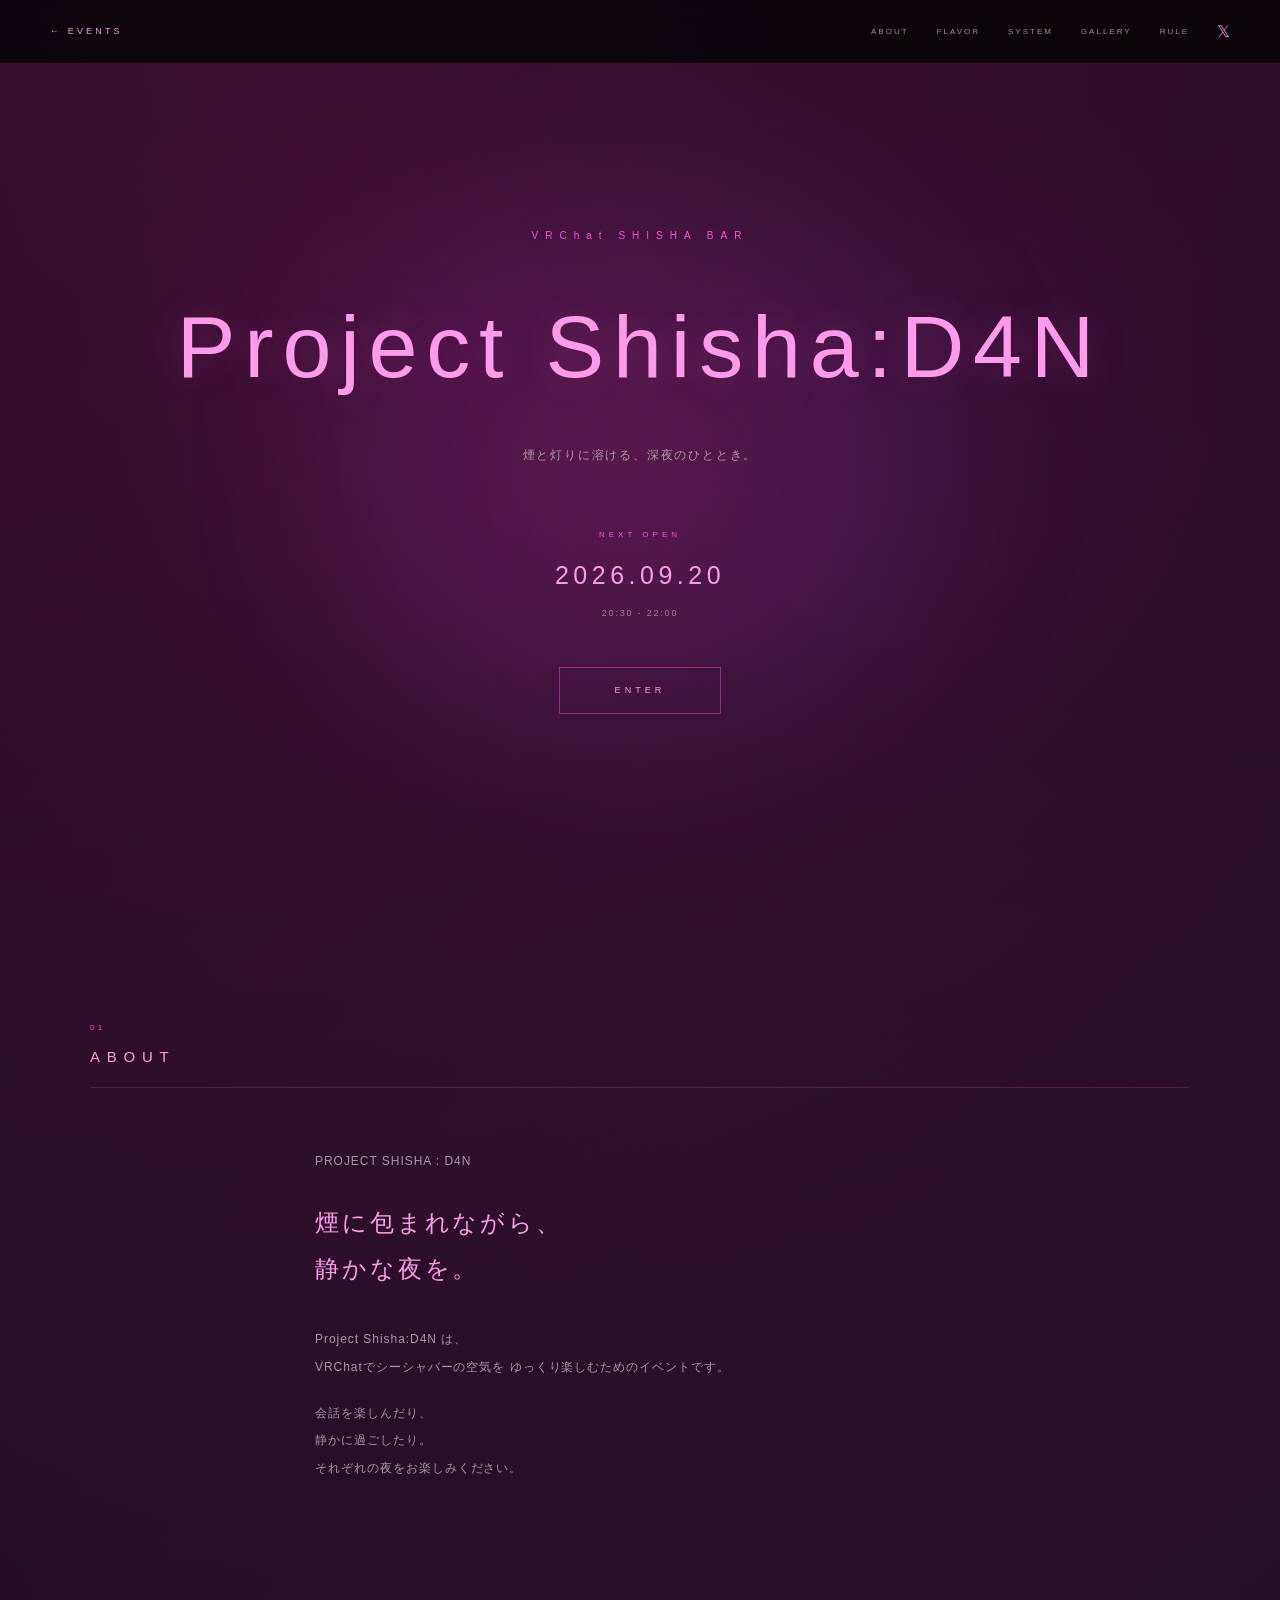
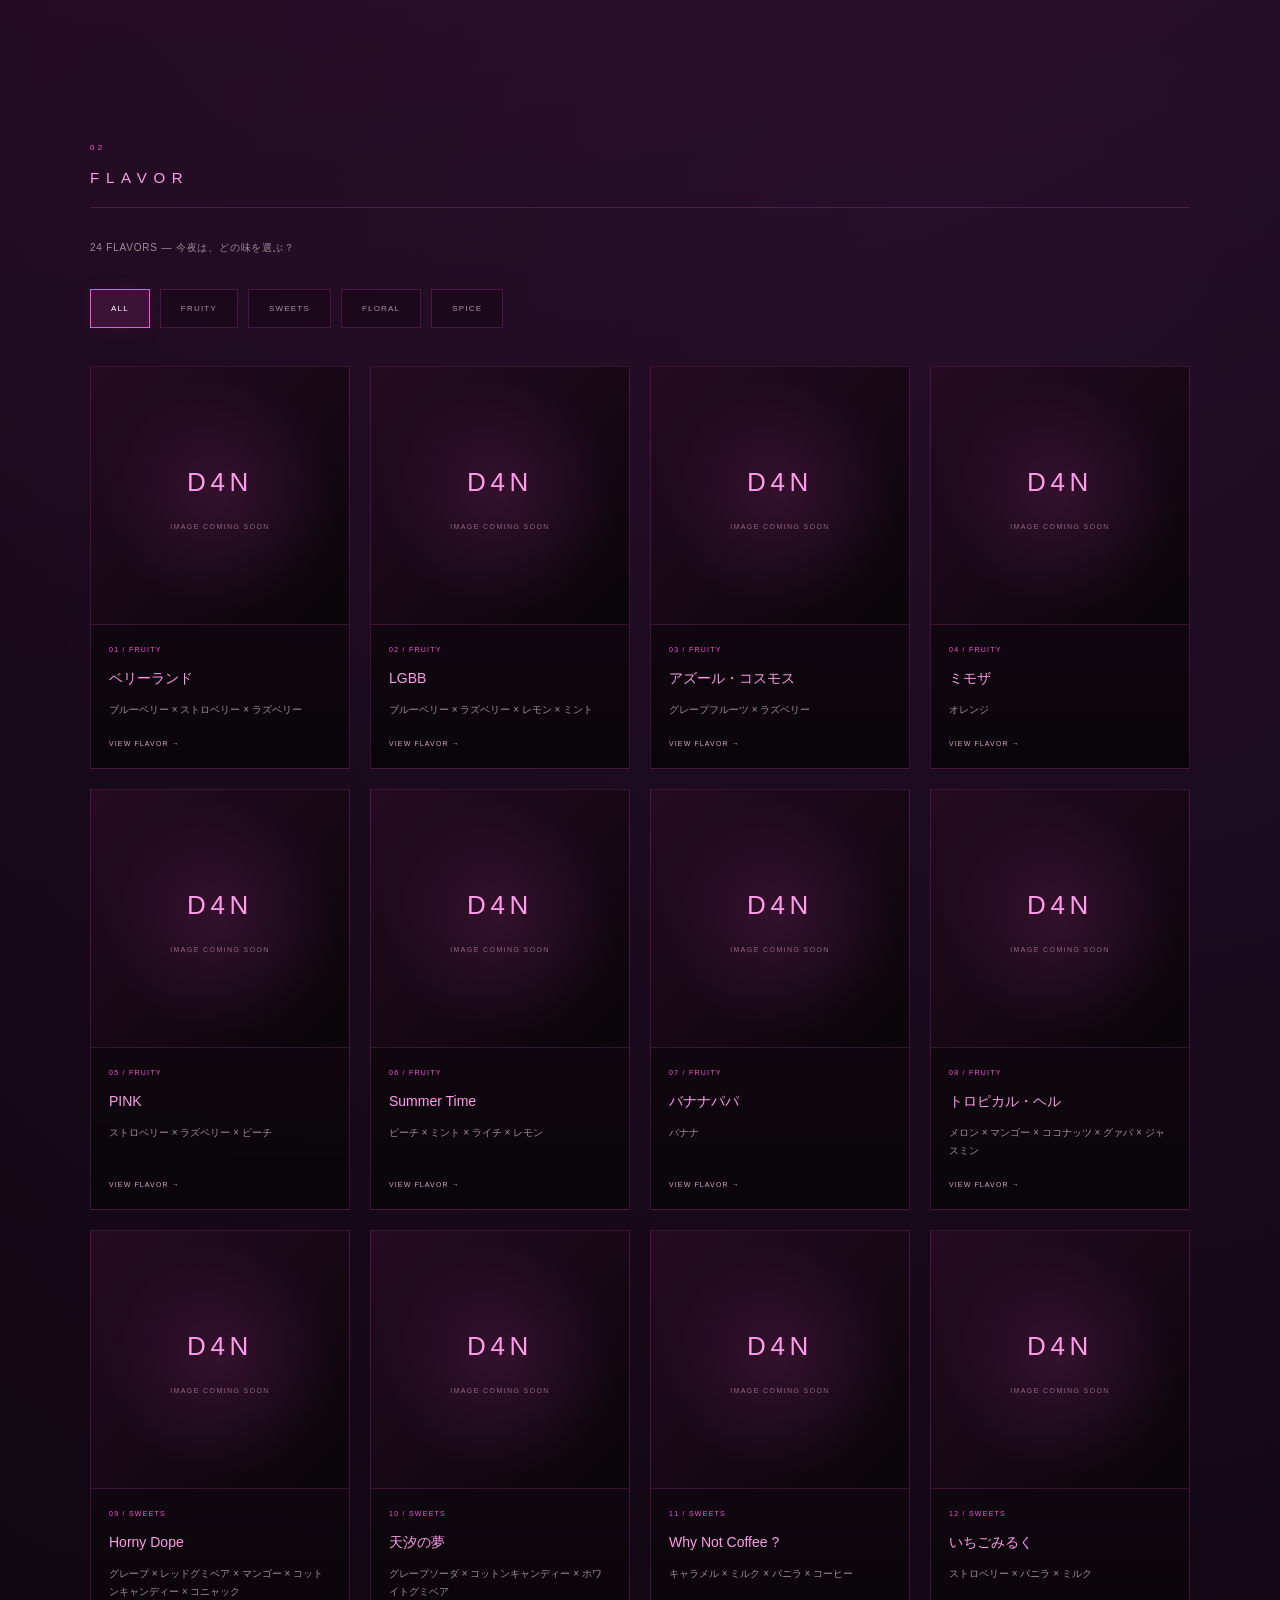
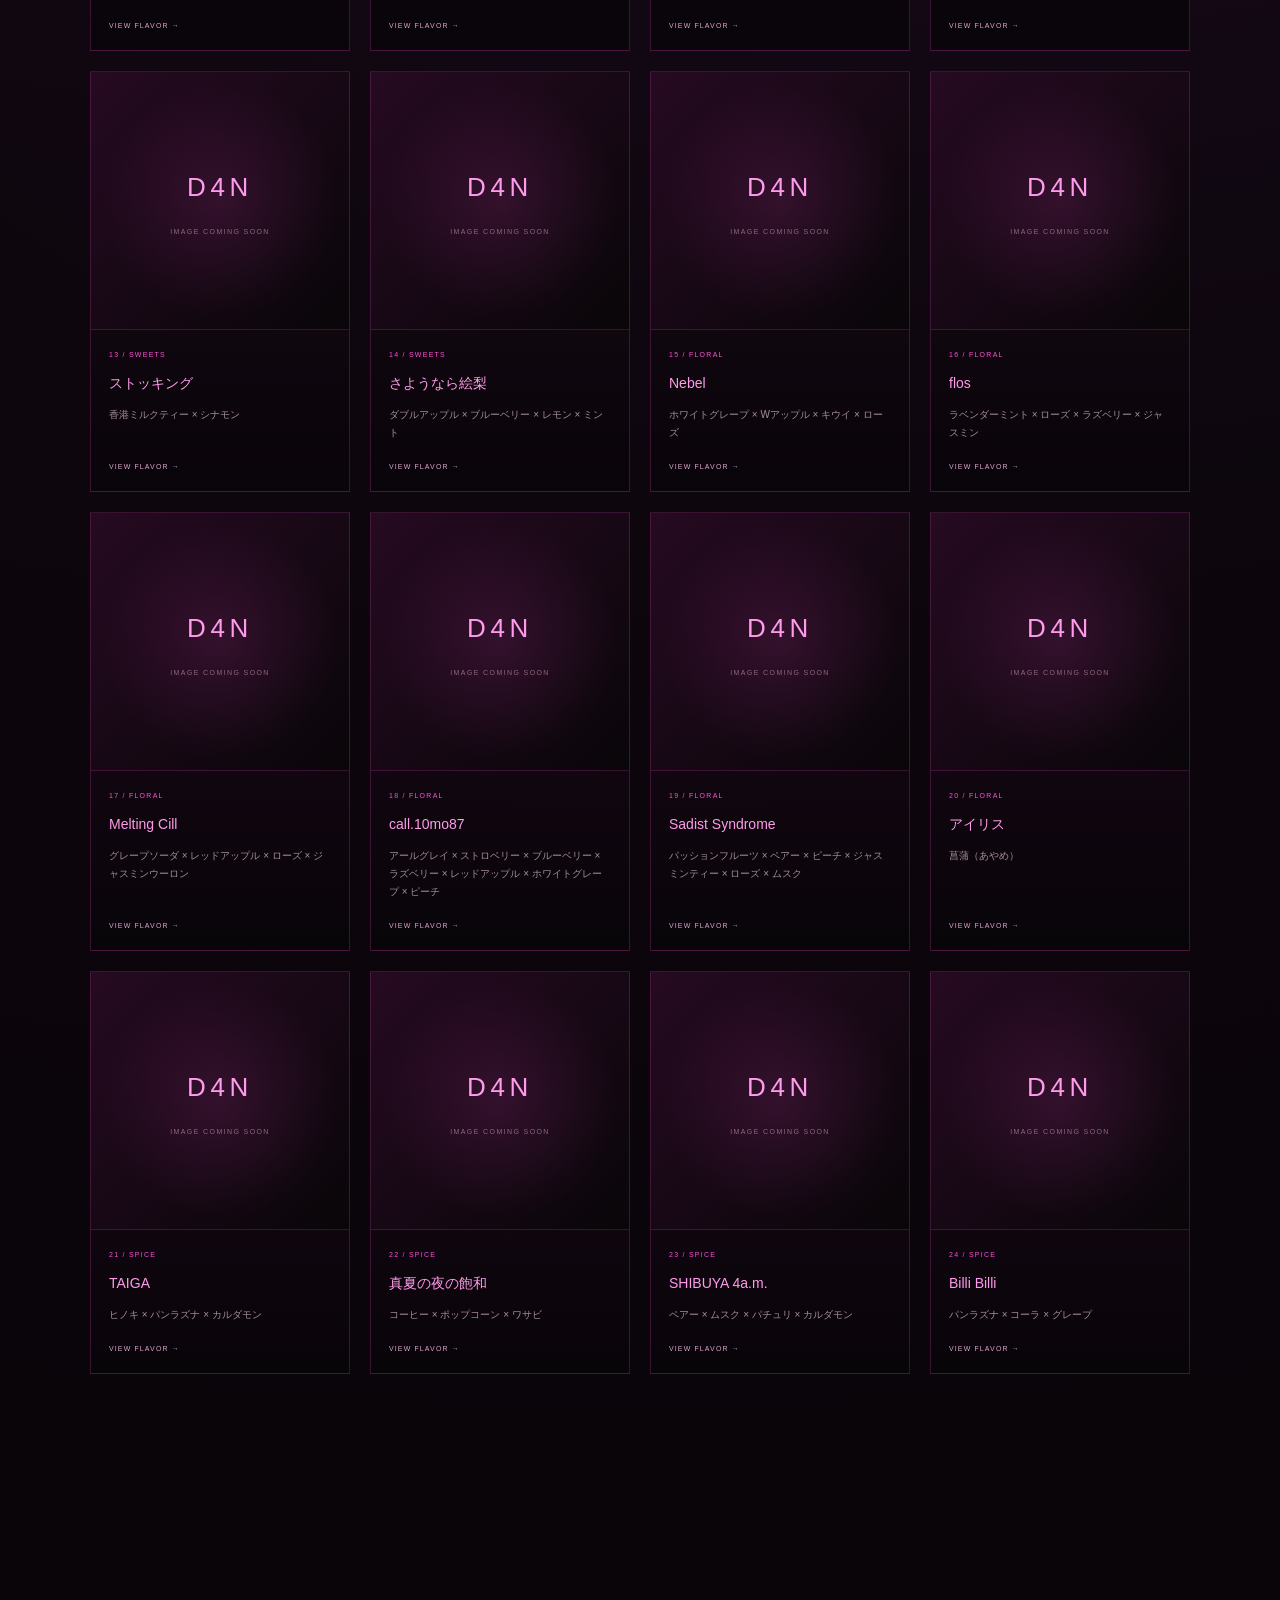
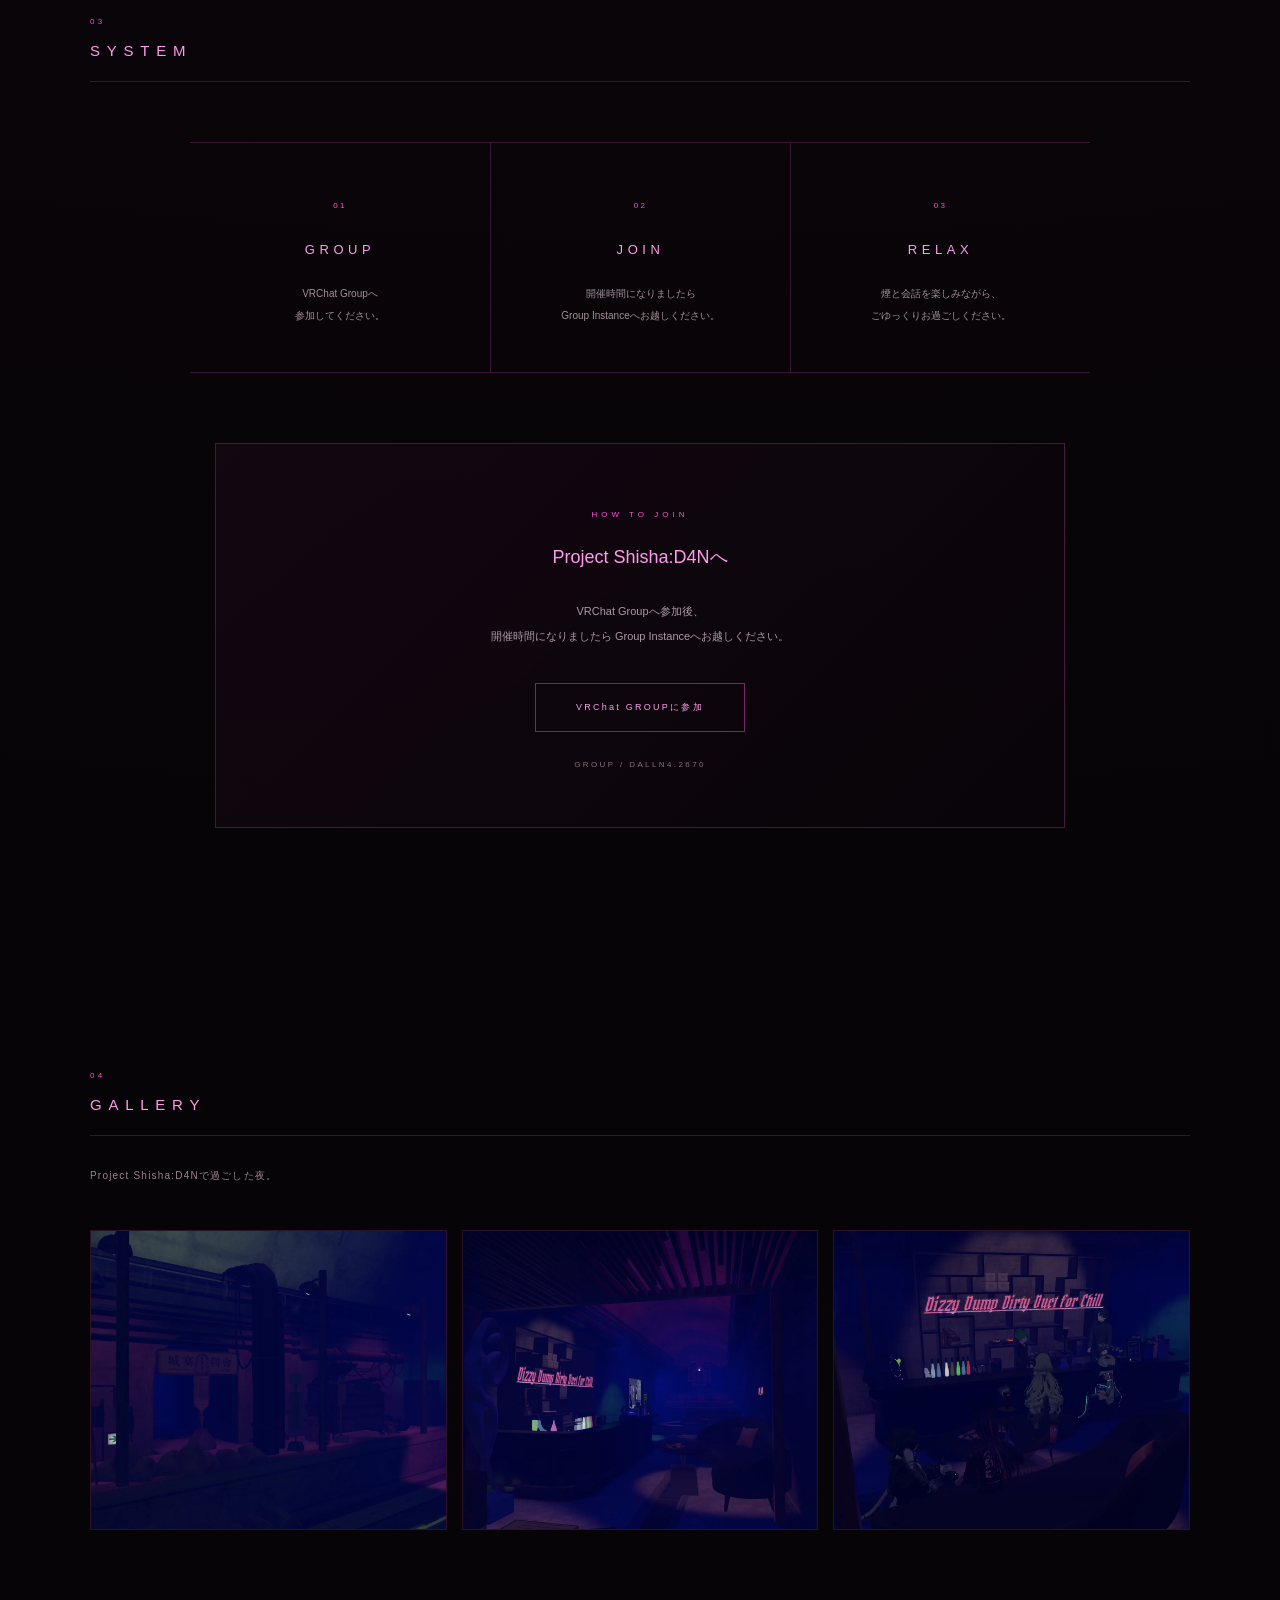
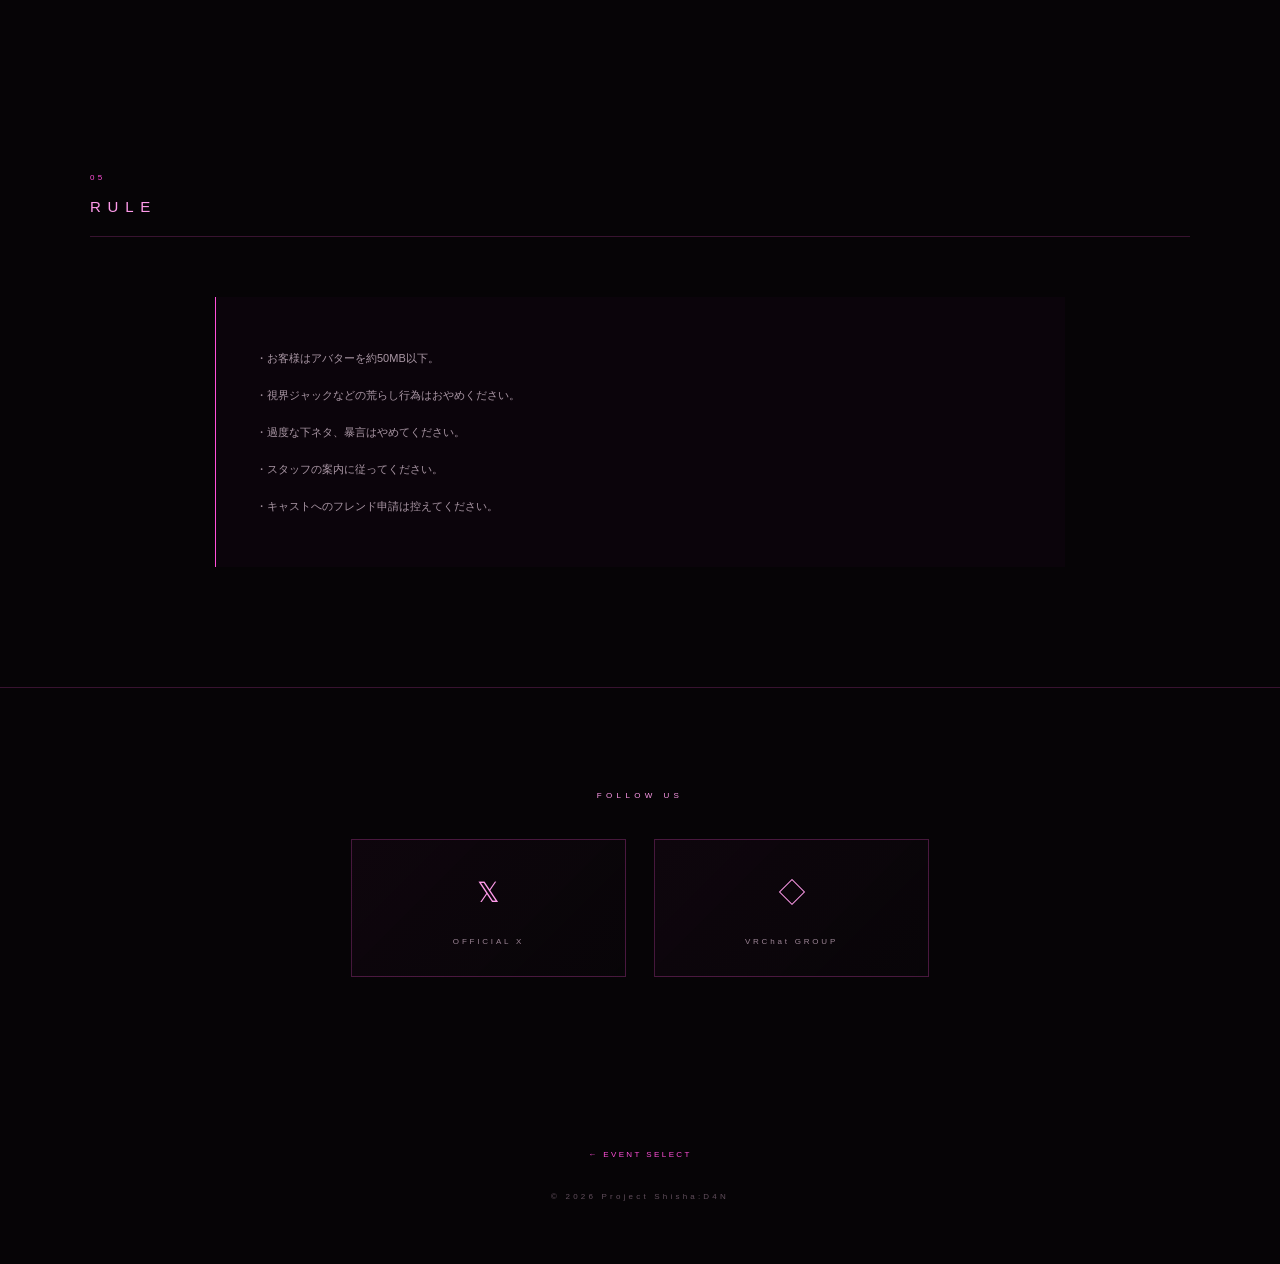
==== commit 06fdc712: "Update d4n.html" ====
--- a/d4n.html
+++ b/d4n.html
@@ -427,18 +427,6 @@
         loading="lazy"
       >
 
-      <img
-        src="d4n-gallery04.webp"
-        alt="Project Shisha:D4N Gallery 4"
-        loading="lazy"
-      >
-
-      <img
-        src="d4n-gallery05.webp"
-        alt="Project Shisha:D4N Gallery 5"
-        loading="lazy"
-      >
-
     </div>
 
   </section>
--- a/d4n.css
+++ b/d4n.css
@@ -9,7 +9,7 @@
 
   --pink: #ff4fd8;
   --pink-light: #ff9bea;
-  --pink-pale: #ffd0f3;
+  --pink-pale: #ffd1f3;
 
   --purple: #b94cff;
 
@@ -17,8 +17,13 @@
   --text-soft: #aa96a5;
 
   --line:
-    rgba(255, 79, 216, 0.20);
-}
+    rgba(255, 79, 216, 0.2);
+}
+
+
+/* ==========================================
+   RESET
+========================================== */
 
 * {
   box-sizing: border-box;
@@ -26,7 +31,6 @@
 
 html {
   scroll-behavior: smooth;
-
   color-scheme: dark;
 }
 
@@ -40,13 +44,13 @@
   background:
     radial-gradient(
       circle at 20% 0%,
-      rgba(255, 52, 200, 0.13),
+      rgba(255, 50, 200, 0.13),
       transparent 30%
     ),
     radial-gradient(
       circle at 80% 25%,
-      rgba(183, 57, 235, 0.08),
-      transparent 34%
+      rgba(185, 76, 255, 0.08),
+      transparent 32%
     ),
     radial-gradient(
       circle at 50% 0%,
@@ -69,9 +73,12 @@
   overflow: hidden;
 }
 
+[hidden] {
+  display: none !important;
+}
+
 img {
   display: block;
-
   max-width: 100%;
 }
 
@@ -90,7 +97,7 @@
 
 
 /* ==========================================
-   NAV
+   NAVIGATION
 ========================================== */
 
 .fixed-nav {
@@ -105,7 +112,7 @@
   z-index: 99999;
 
   background:
-    rgba(7, 4, 7, 0.86);
+    rgba(7, 4, 7, 0.88);
 
   border-bottom:
     1px solid var(--line);
@@ -141,12 +148,6 @@
 }
 
 .nav-logo {
-  display:
-    inline-flex;
-
-  align-items:
-    center;
-
   color:
     var(--pink-light);
 
@@ -207,23 +208,17 @@
 }
 
 .nav-links a::after {
-  content:
-    "";
+  content: "";
 
   position:
     absolute;
 
-  left:
-    0;
-
-  bottom:
-    -8px;
-
-  width:
-    0;
-
-  height:
-    1px;
+  left: 0;
+
+  bottom: -8px;
+
+  width: 0;
+  height: 1px;
 
   background:
     linear-gradient(
@@ -289,8 +284,7 @@
 }
 
 .hero::before {
-  content:
-    "";
+  content: "";
 
   position:
     absolute;
@@ -358,7 +352,7 @@
     clamp(
       44px,
       7vw,
-      90px
+      88px
     );
 
   font-weight:
@@ -390,7 +384,9 @@
 }
 
 
-/* HERO SMOKE */
+/* ==========================================
+   HERO SMOKE
+========================================== */
 
 .hero-smoke {
   position:
@@ -450,7 +446,9 @@
 }
 
 
-/* NEXT OPEN */
+/* ==========================================
+   NEXT OPEN
+========================================== */
 
 .next-open span {
   display:
@@ -674,7 +672,7 @@
 
 
 /* ==========================================
-   FLAVOR
+   FLAVOR GUIDE
 ========================================== */
 
 .flavor-guide {
@@ -692,7 +690,9 @@
 }
 
 
-/* FILTER */
+/* ==========================================
+   FILTER
+========================================== */
 
 .flavor-filter {
   display:
@@ -761,7 +761,9 @@
 }
 
 
-/* GRID */
+/* ==========================================
+   FLAVOR GRID
+========================================== */
 
 .flavor-grid {
   display:
@@ -778,7 +780,9 @@
 }
 
 
-/* CARD */
+/* ==========================================
+   FLAVOR CARD
+========================================== */
 
 .flavor-card {
   appearance:
@@ -851,7 +855,9 @@
 }
 
 
-/* IMAGE */
+/* ==========================================
+   FLAVOR IMAGE
+========================================== */
 
 .flavor-image {
   width:
@@ -908,7 +914,9 @@
 }
 
 
-/* INFO */
+/* ==========================================
+   FLAVOR INFO
+========================================== */
 
 .flavor-info {
   flex:
@@ -987,7 +995,9 @@
 }
 
 
-/* PLACEHOLDER */
+/* ==========================================
+   IMAGE PLACEHOLDER
+========================================== */
 
 .flavor-image-placeholder {
   width:
@@ -1451,9 +1461,6 @@
 
   font-size:
     28px;
-
-  line-height:
-    1;
 }
 
 .social-title {
@@ -1495,9 +1502,6 @@
 
   letter-spacing:
     0.3em;
-
-  transition:
-    0.3s ease;
 }
 
 .footer-back:hover {
@@ -1521,7 +1525,7 @@
 
 
 /* ==========================================
-   FLAVOR MODAL
+   MODAL
 ========================================== */
 
 .flavor-modal {
@@ -1532,7 +1536,7 @@
     0;
 
   z-index:
-    999999;
+    9999999;
 
   display:
     flex;
@@ -1552,9 +1556,12 @@
   visibility:
     hidden;
 
+  pointer-events:
+    none;
+
   transition:
-    opacity 0.35s ease,
-    visibility 0.35s ease;
+    opacity 0.3s ease,
+    visibility 0.3s ease;
 }
 
 .flavor-modal.active {
@@ -1563,6 +1570,9 @@
 
   visibility:
     visible;
+
+  pointer-events:
+    auto;
 }
 
 .flavor-overlay {
@@ -1573,7 +1583,7 @@
     0;
 
   background:
-    rgba(5, 2, 5, 0.93);
+    rgba(5, 2, 5, 0.94);
 
   backdrop-filter:
     blur(12px);
@@ -1592,17 +1602,17 @@
   max-height:
     88vh;
 
+  position:
+    relative;
+
+  z-index:
+    2;
+
   display:
     grid;
 
   grid-template-columns:
     1fr 1fr;
-
-  position:
-    relative;
-
-  z-index:
-    1;
 
   overflow:
     hidden;
@@ -1637,6 +1647,11 @@
     scale(1);
 }
 
+
+/* ==========================================
+   MODAL IMAGE
+========================================== */
+
 .flavor-modal-image {
   min-height:
     500px;
@@ -1663,13 +1678,12 @@
 
   object-fit:
     cover;
-
-  object-position:
-    center;
-}
-
-
-/* MODAL TEXT */
+}
+
+
+/* ==========================================
+   MODAL TEXT
+========================================== */
 
 .flavor-modal-text {
   padding:
@@ -1717,9 +1731,6 @@
 
   line-height:
     1.4;
-
-  letter-spacing:
-    0.08em;
 }
 
 .flavor-detail {
@@ -1776,7 +1787,9 @@
 }
 
 
-/* CLOSE */
+/* ==========================================
+   CLOSE
+========================================== */
 
 .flavor-close {
   position:
@@ -1797,9 +1810,6 @@
   height:
     42px;
 
-  padding:
-    0;
-
   color:
     var(--pink-light);
 
@@ -1811,9 +1821,6 @@
 
   font-size:
     25px;
-
-  line-height:
-    1;
 
   cursor:
     pointer;
@@ -1908,8 +1915,6 @@
   }
 
 
-  /* HERO */
-
   .hero {
     min-height:
       95vh;
@@ -1920,10 +1925,7 @@
 
   .hero h1 {
     font-size:
-      38px;
-
-    letter-spacing:
-      0.06em;
+      36px;
   }
 
   .hero-copy {
@@ -1932,8 +1934,6 @@
   }
 
 
-  /* SECTION */
-
   .section {
     width:
       calc(100% - 40px);
@@ -1942,13 +1942,6 @@
       85px 0;
   }
 
-  .section > h2 {
-    margin-bottom:
-      45px;
-  }
-
-
-  /* FLAVOR */
 
   .flavor-grid {
     grid-template-columns:
@@ -1977,8 +1970,6 @@
   }
 
 
-  /* SYSTEM */
-
   .system-grid {
     grid-template-columns:
       1fr;
@@ -1993,13 +1984,6 @@
       1px solid var(--line);
   }
 
-  .join-area {
-    padding:
-      45px 25px;
-  }
-
-
-  /* GALLERY */
 
   .gallery {
     grid-template-columns:
@@ -2012,8 +1996,6 @@
   }
 
 
-  /* SOCIAL */
-
   .social-grid {
     flex-direction:
       column;
@@ -2022,13 +2004,6 @@
       center;
   }
 
-  .social-button {
-    width:
-      min(100%, 310px);
-  }
-
-
-  /* MODAL */
 
   .flavor-modal {
     padding:
@@ -2037,7 +2012,7 @@
 
   .flavor-modal-content {
     max-height:
-      90vh;
+      92vh;
 
     grid-template-columns:
       1fr;
@@ -2061,7 +2036,7 @@
 
   .flavor-modal-text {
     padding:
-      40px 30px;
+      38px 28px 45px;
   }
 
   .flavor-modal-text h3 {
@@ -2080,7 +2055,7 @@
 
   .hero h1 {
     font-size:
-      31px;
+      30px;
   }
 
   .filter-button {
@@ -2097,66 +2072,3 @@
   }
 
 }
-/* ==========================================
-   IMPORTANT FIX
-========================================== */
-
-[hidden] {
-  display: none !important;
-}
-
-
-/* モーダルを確実に最前面へ */
-
-.flavor-modal {
-  position: fixed !important;
-
-  inset: 0 !important;
-
-  z-index: 9999999 !important;
-
-  display: flex;
-
-  align-items: center;
-
-  justify-content: center;
-
-  opacity: 0;
-
-  visibility: hidden;
-
-  pointer-events: none;
-
-  transition:
-    opacity 0.3s ease,
-    visibility 0.3s ease;
-}
-
-.flavor-modal.active {
-  opacity: 1;
-
-  visibility: visible;
-
-  pointer-events: auto;
-}
-
-.flavor-overlay {
-  position: absolute;
-
-  inset: 0;
-
-  z-index: 0;
-
-  background:
-    rgba(5, 2, 5, 0.94);
-
-  backdrop-filter: blur(12px);
-
-  -webkit-backdrop-filter: blur(12px);
-}
-
-.flavor-modal-content {
-  position: relative;
-
-  z-index: 1;
-}
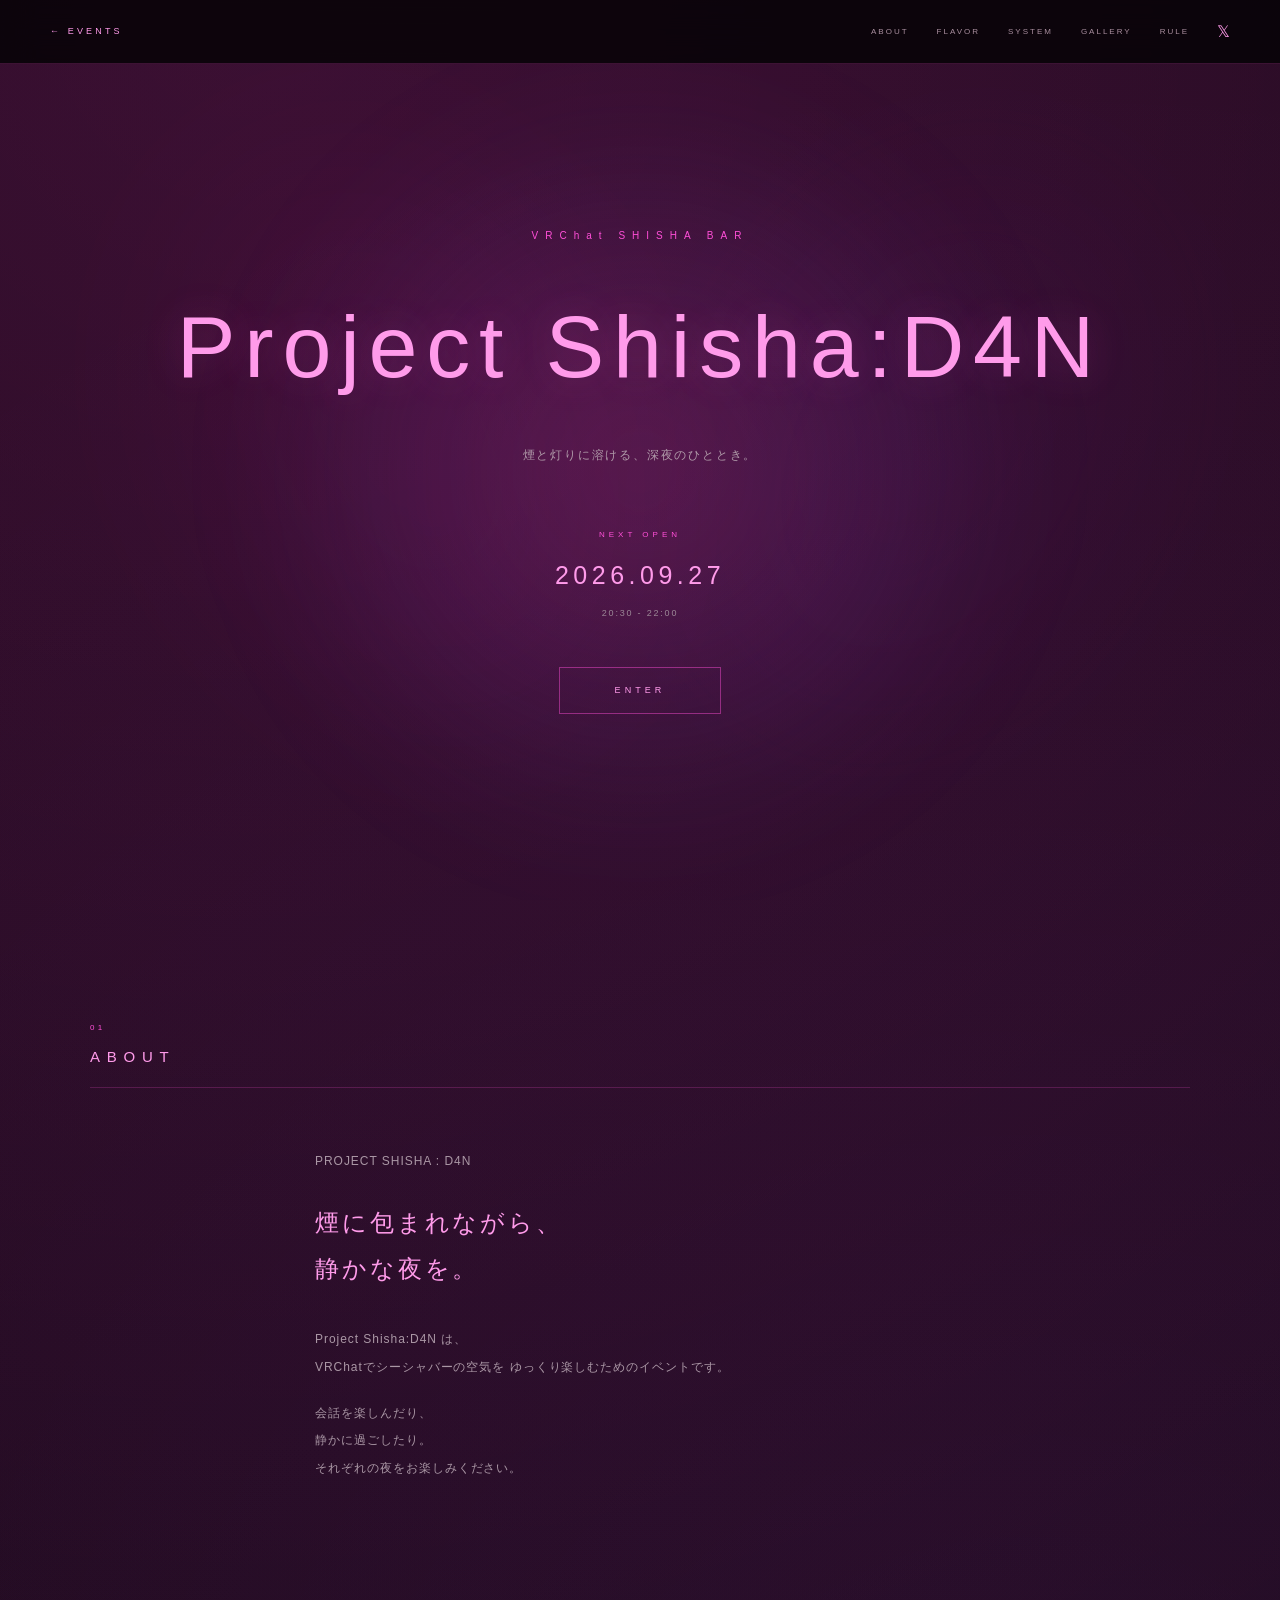
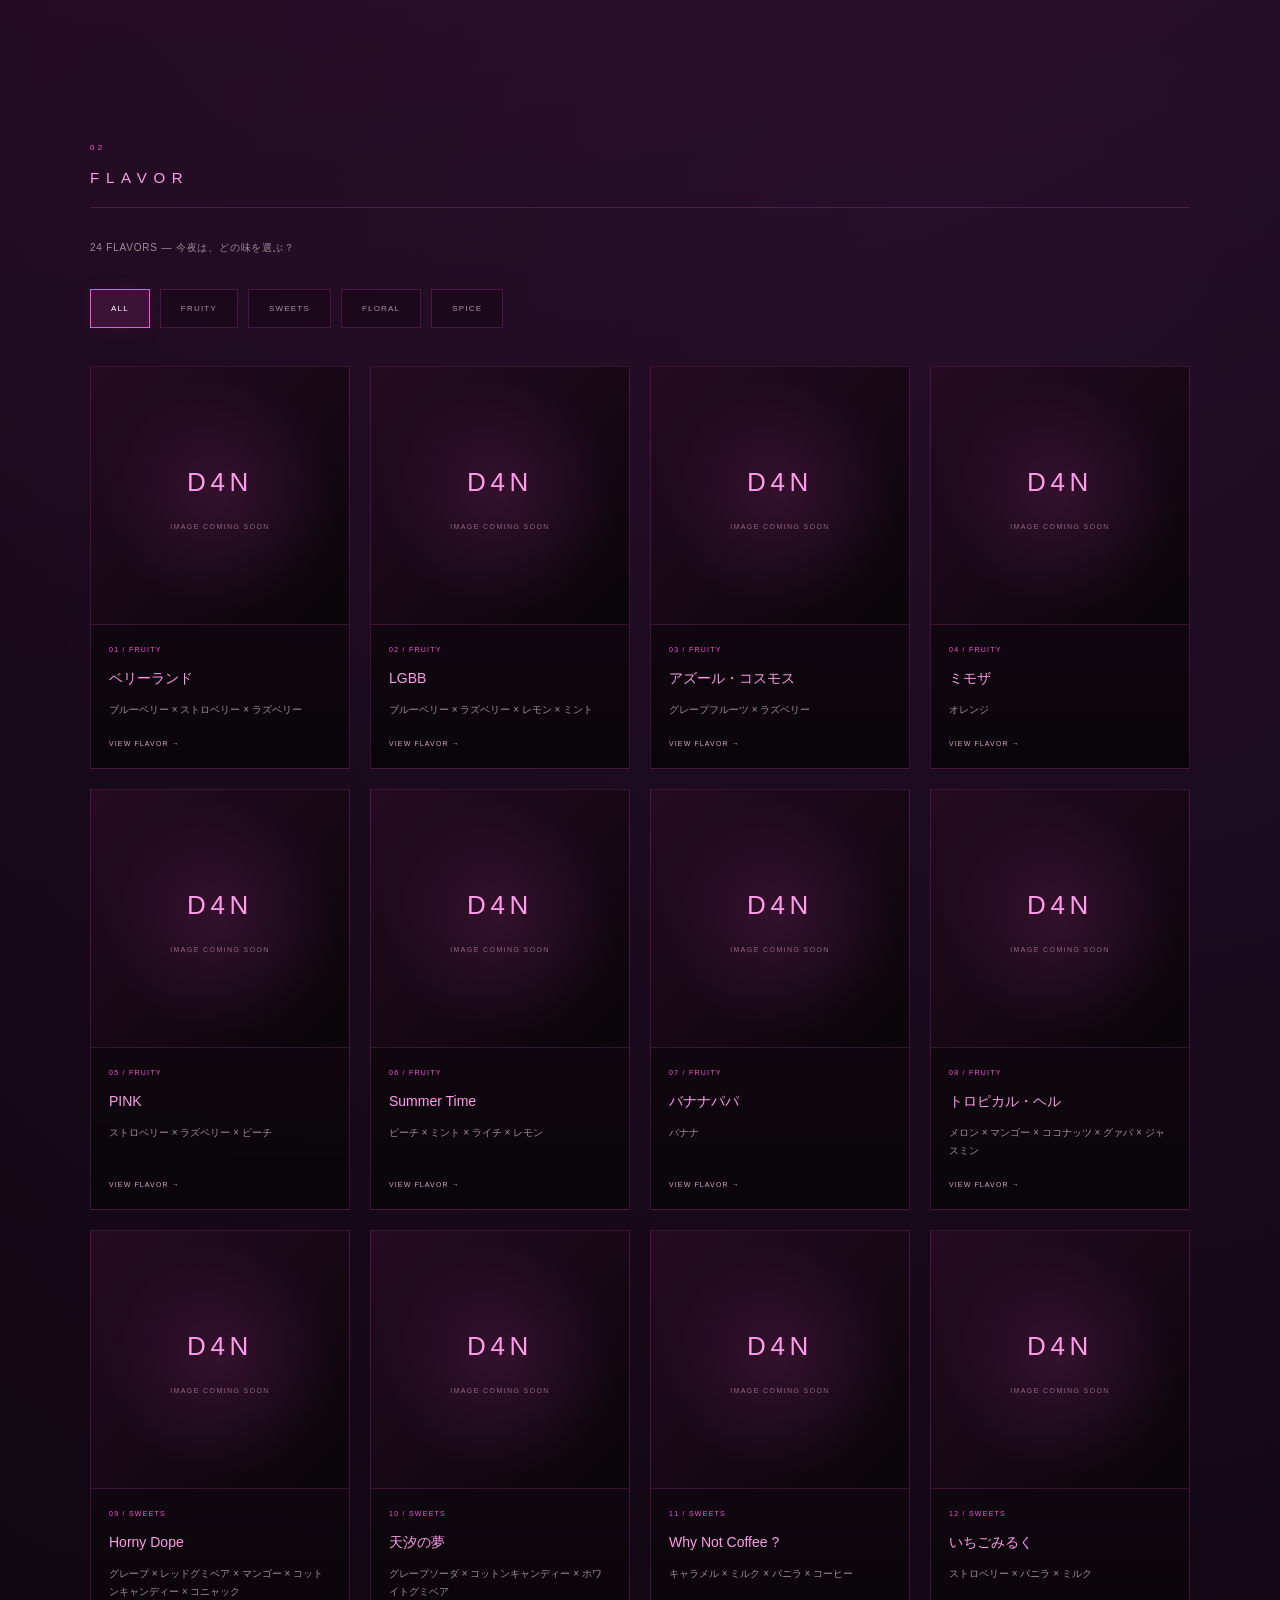
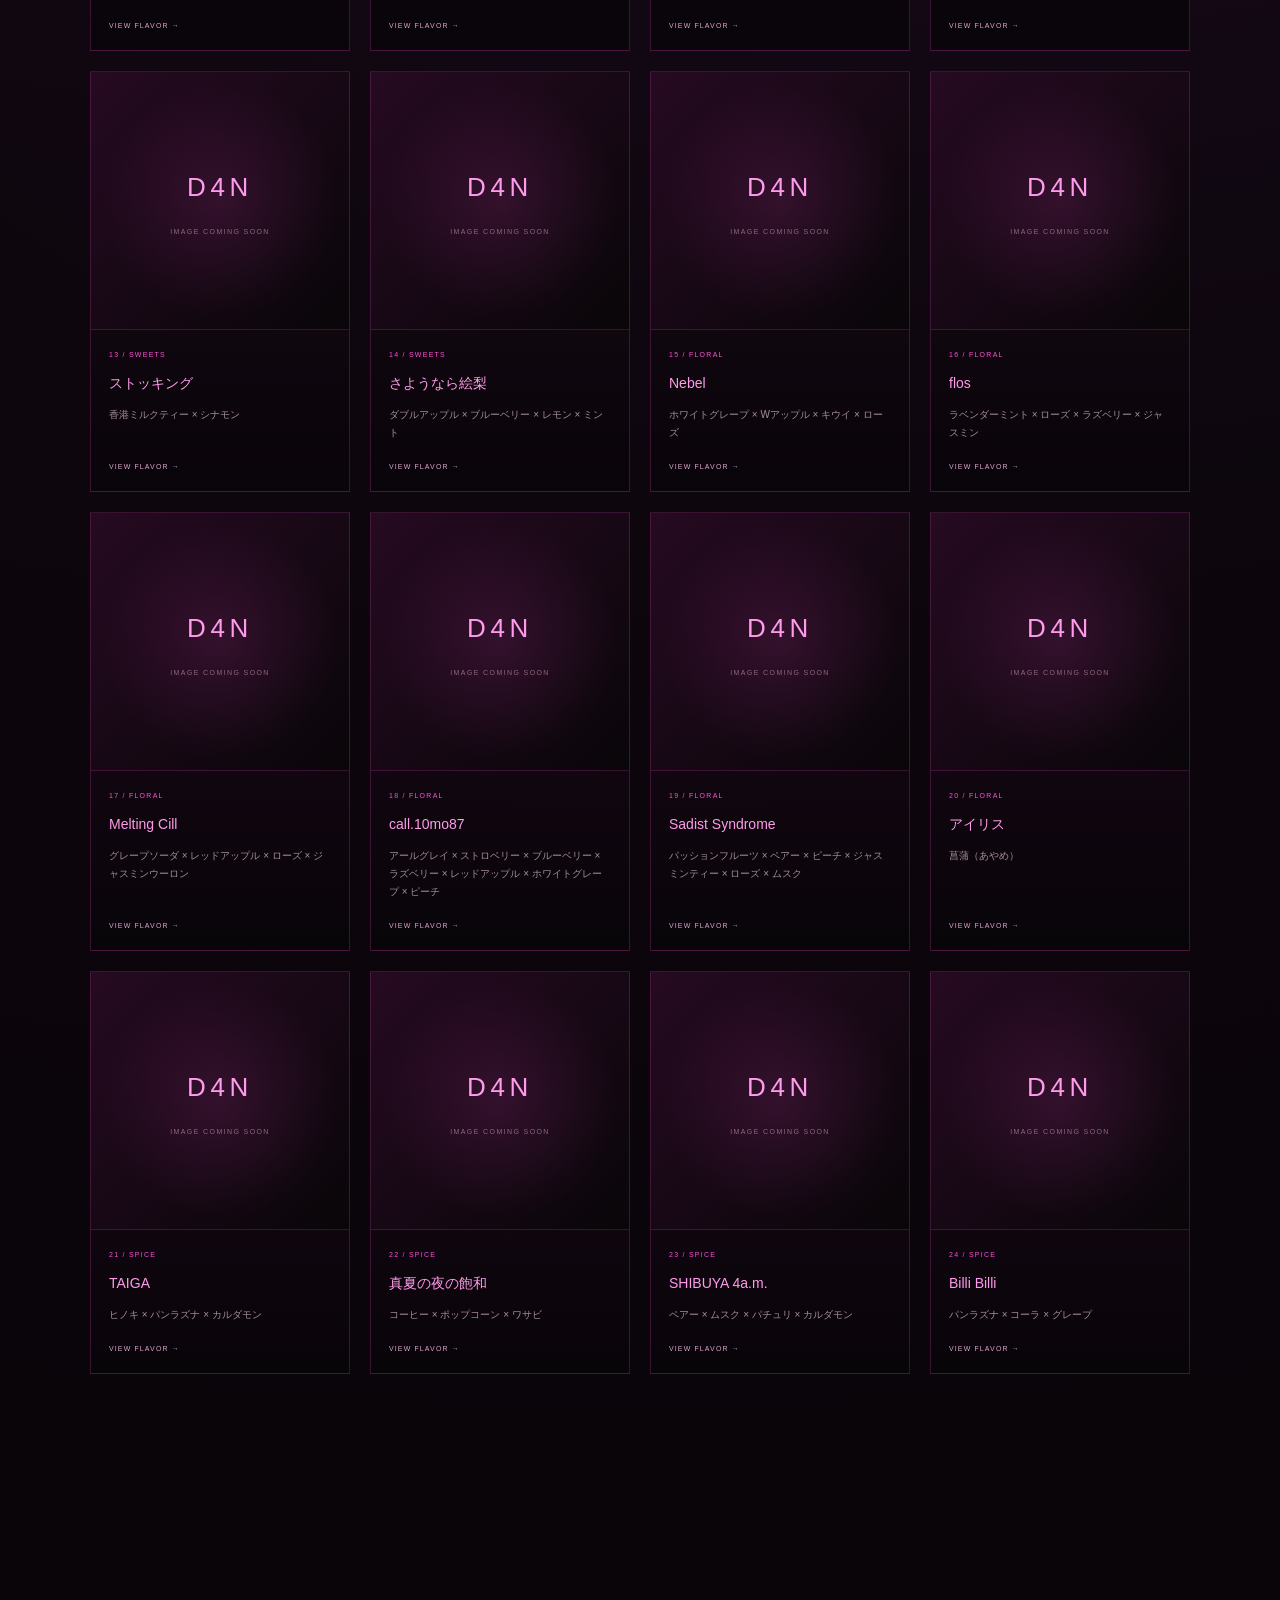
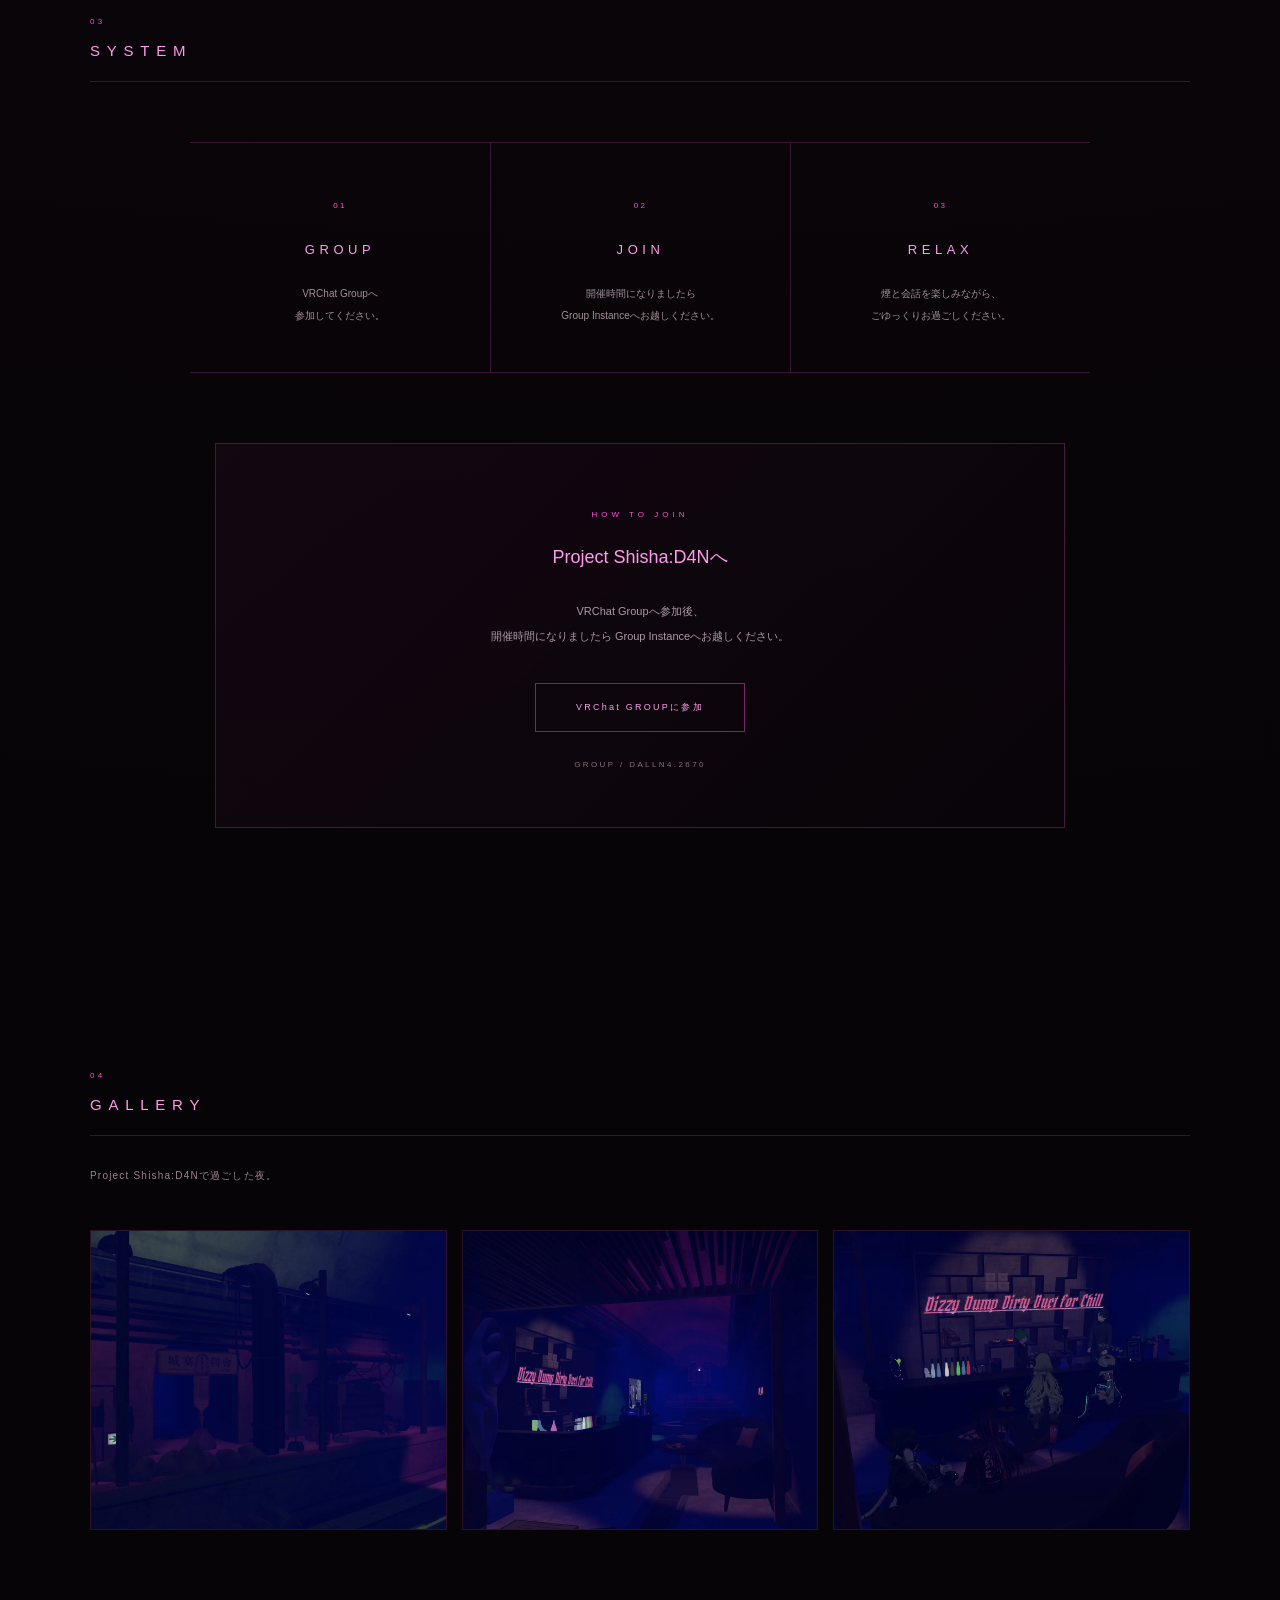
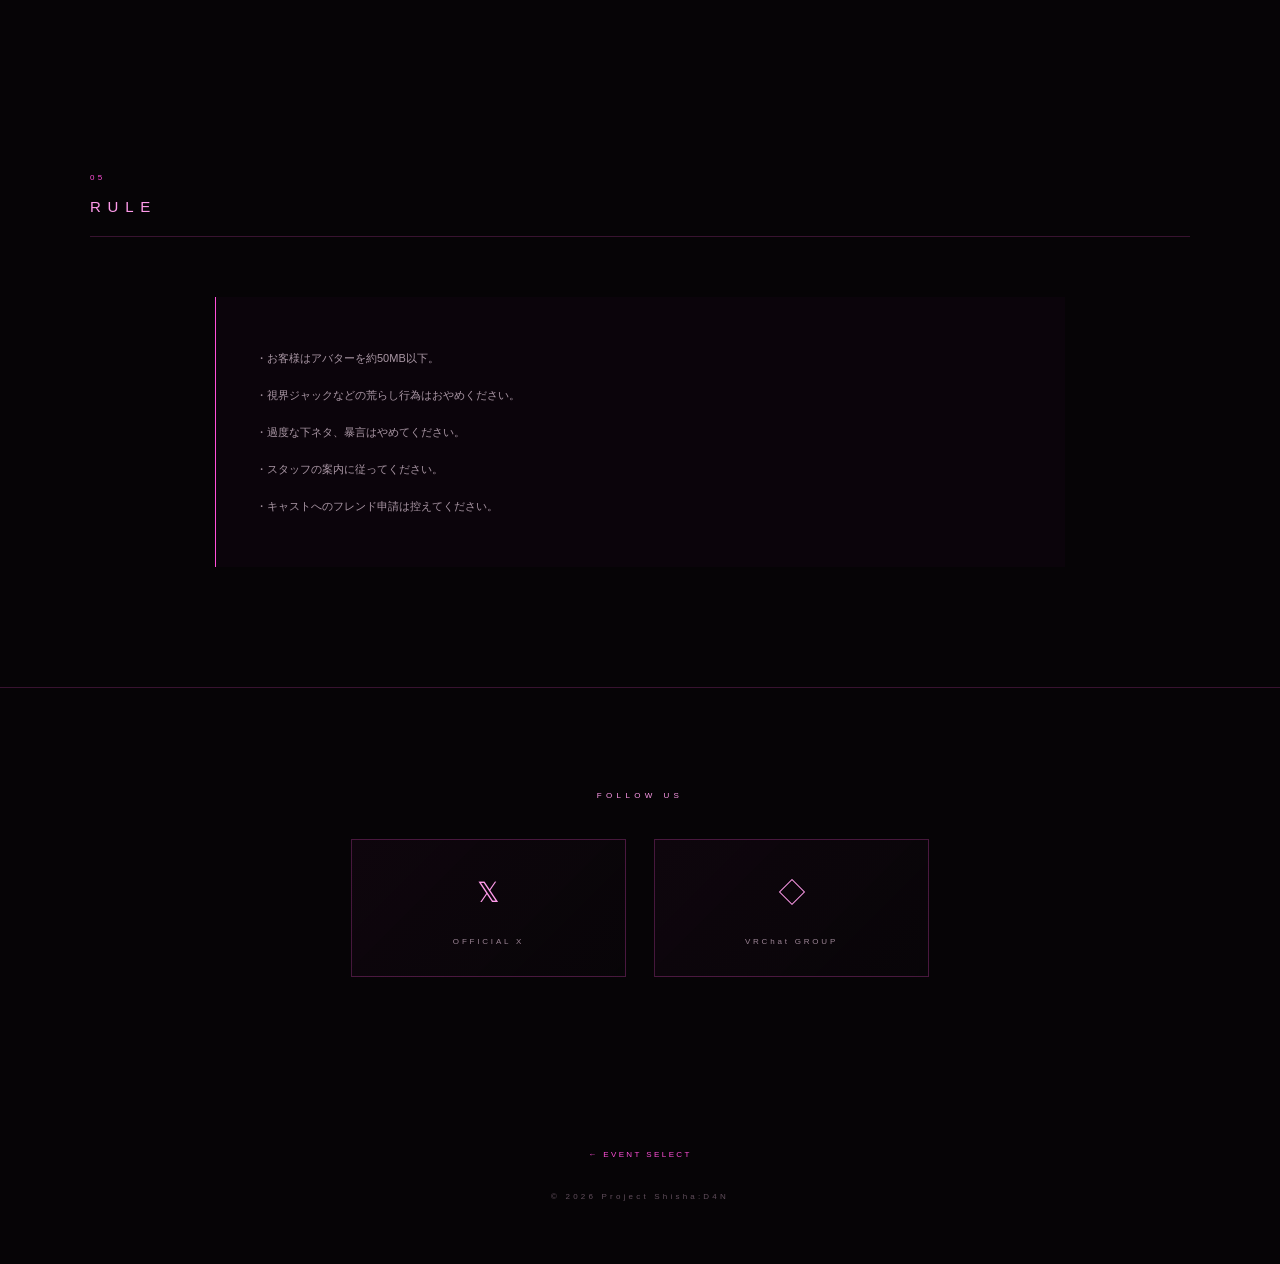
==== commit 5e32a7db: "Update d4n.html" ====
--- a/d4n.html
+++ b/d4n.html
@@ -121,7 +121,7 @@
         </span>
 
         <strong>
-          2026.09.20
+          2026.09.27
         </strong>
 
         <p>
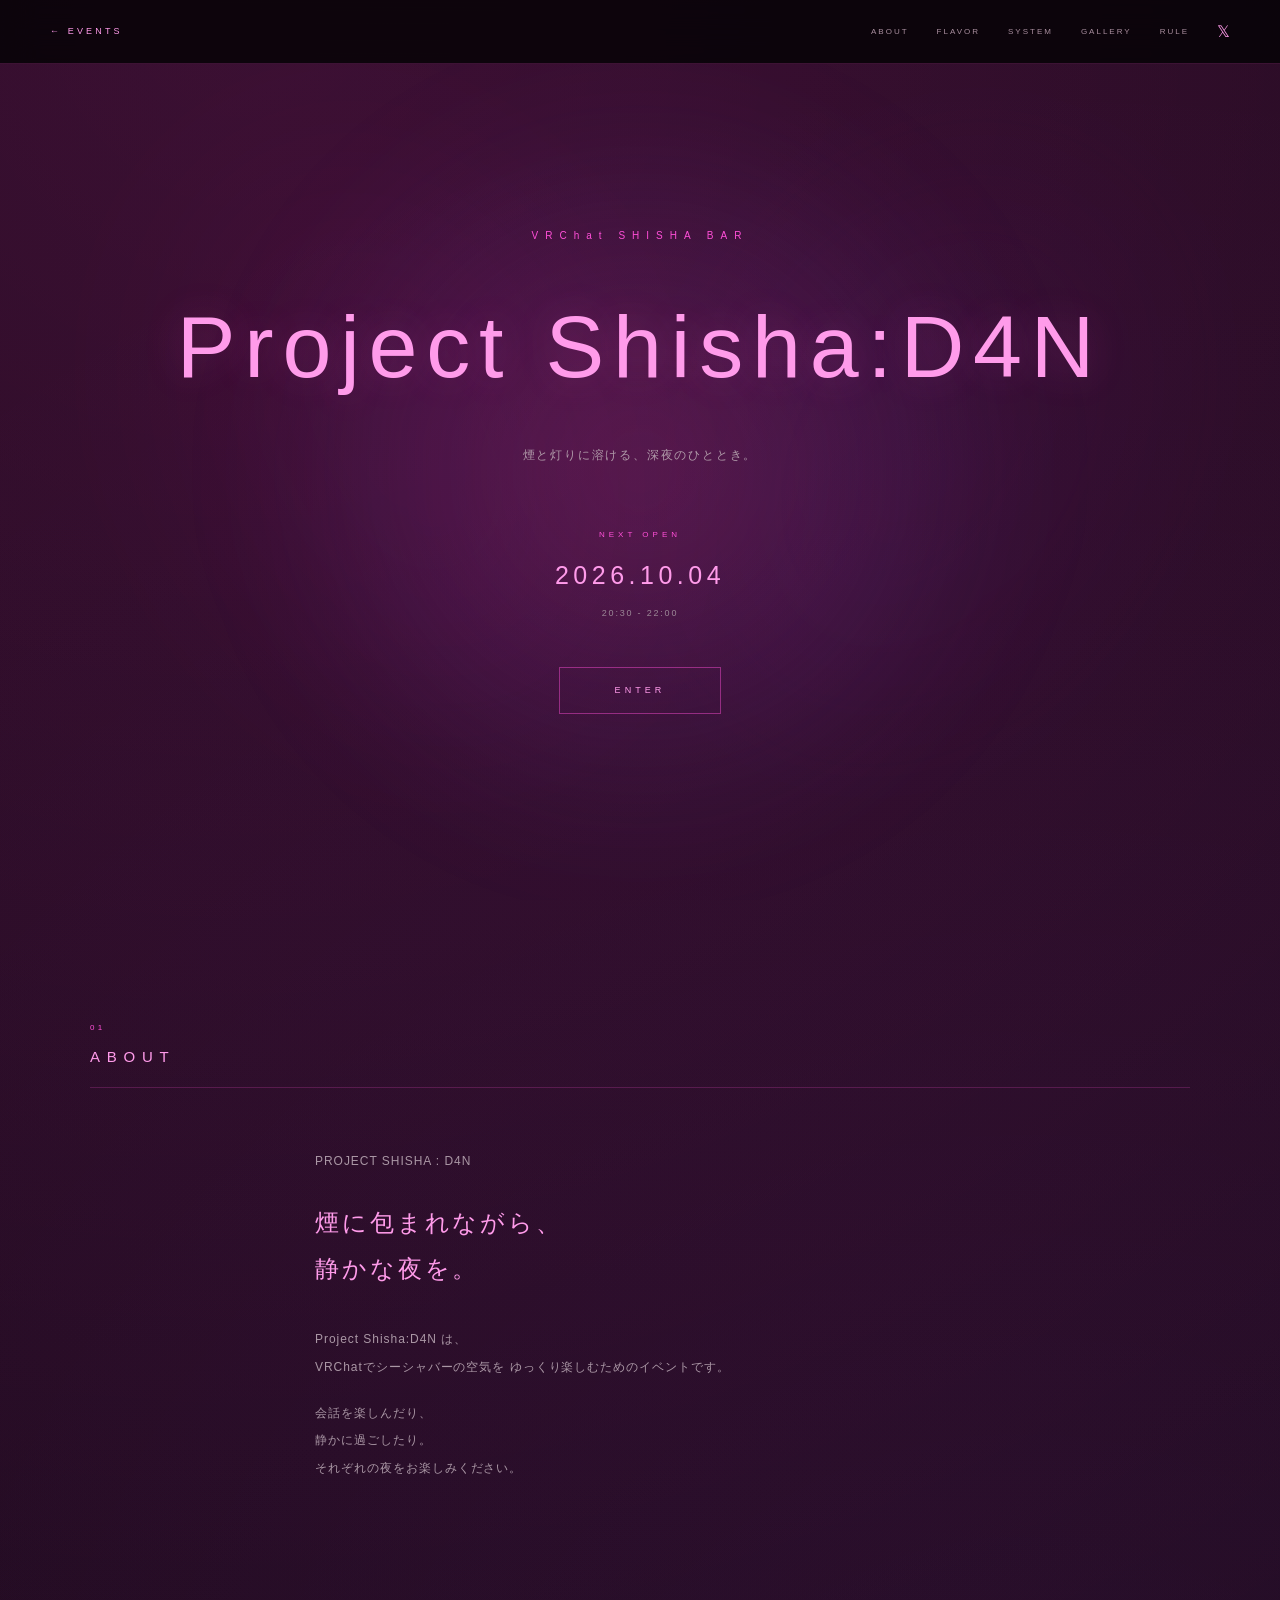
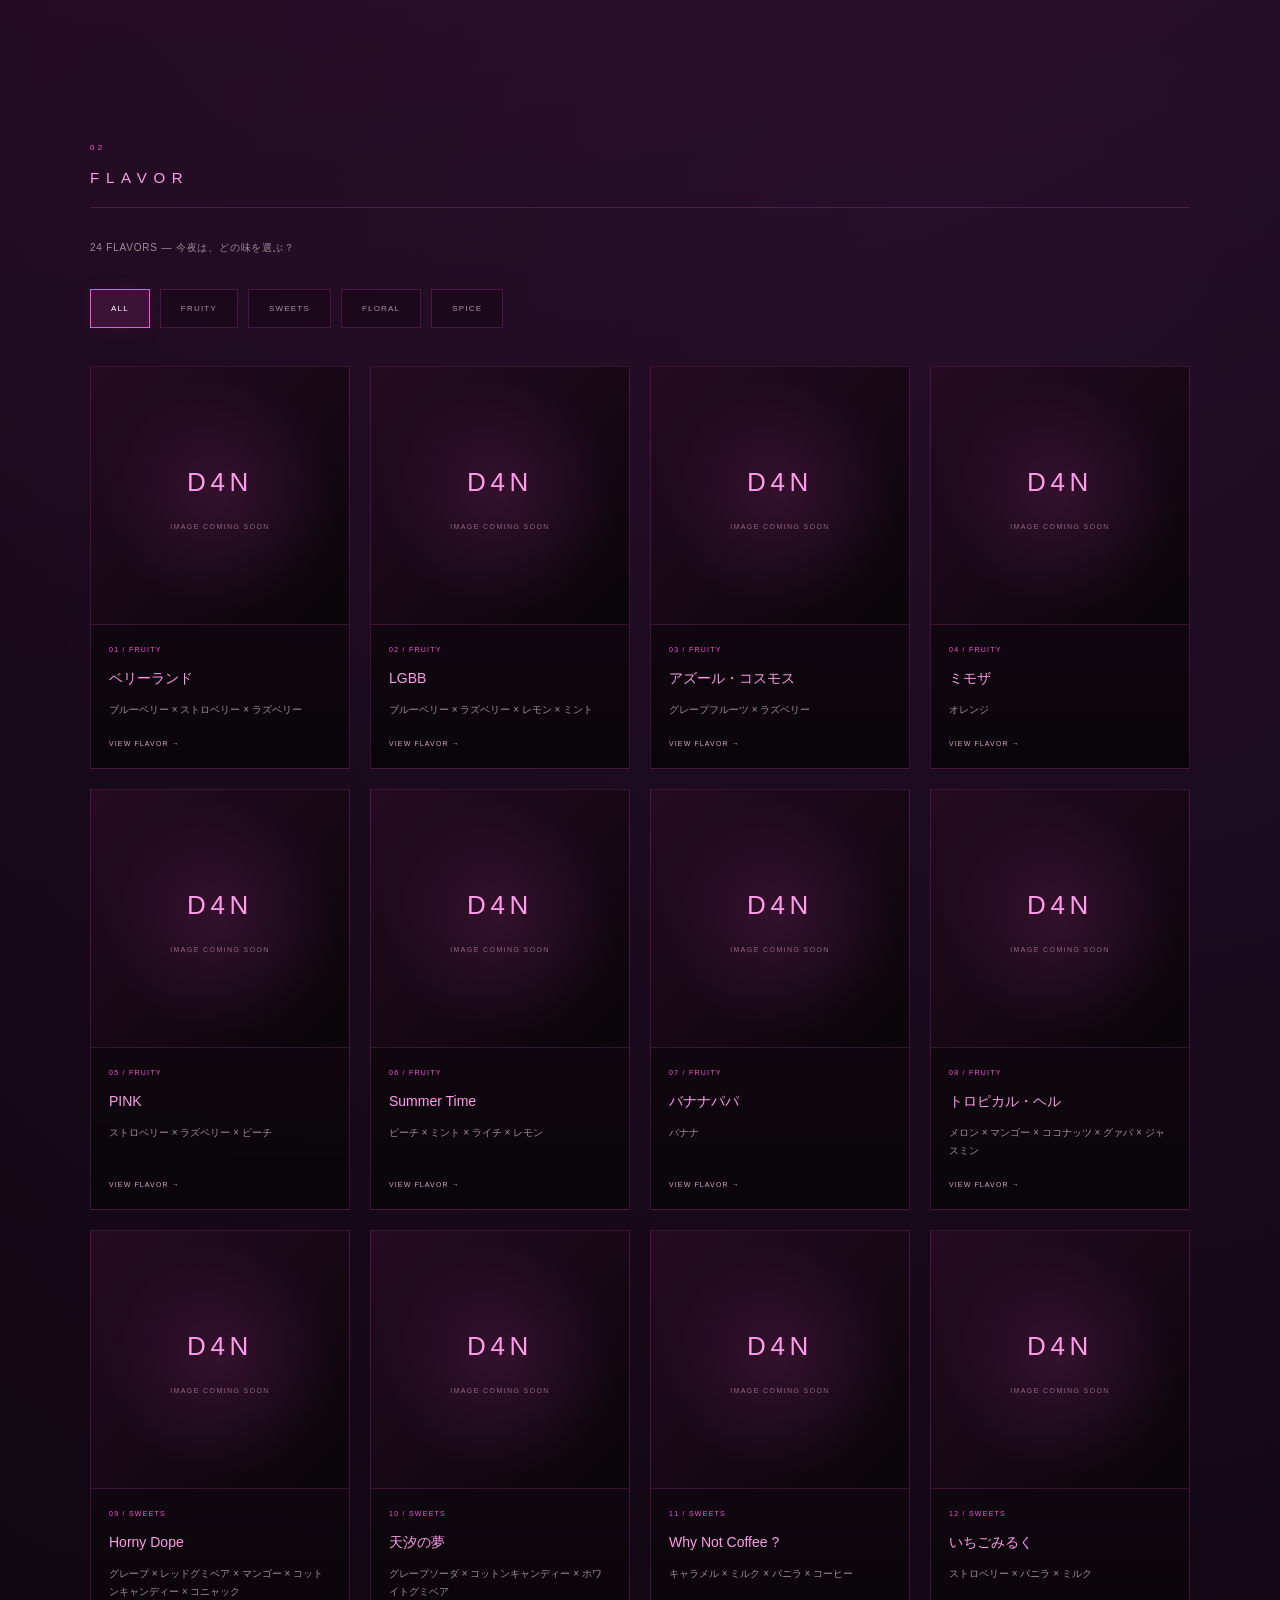
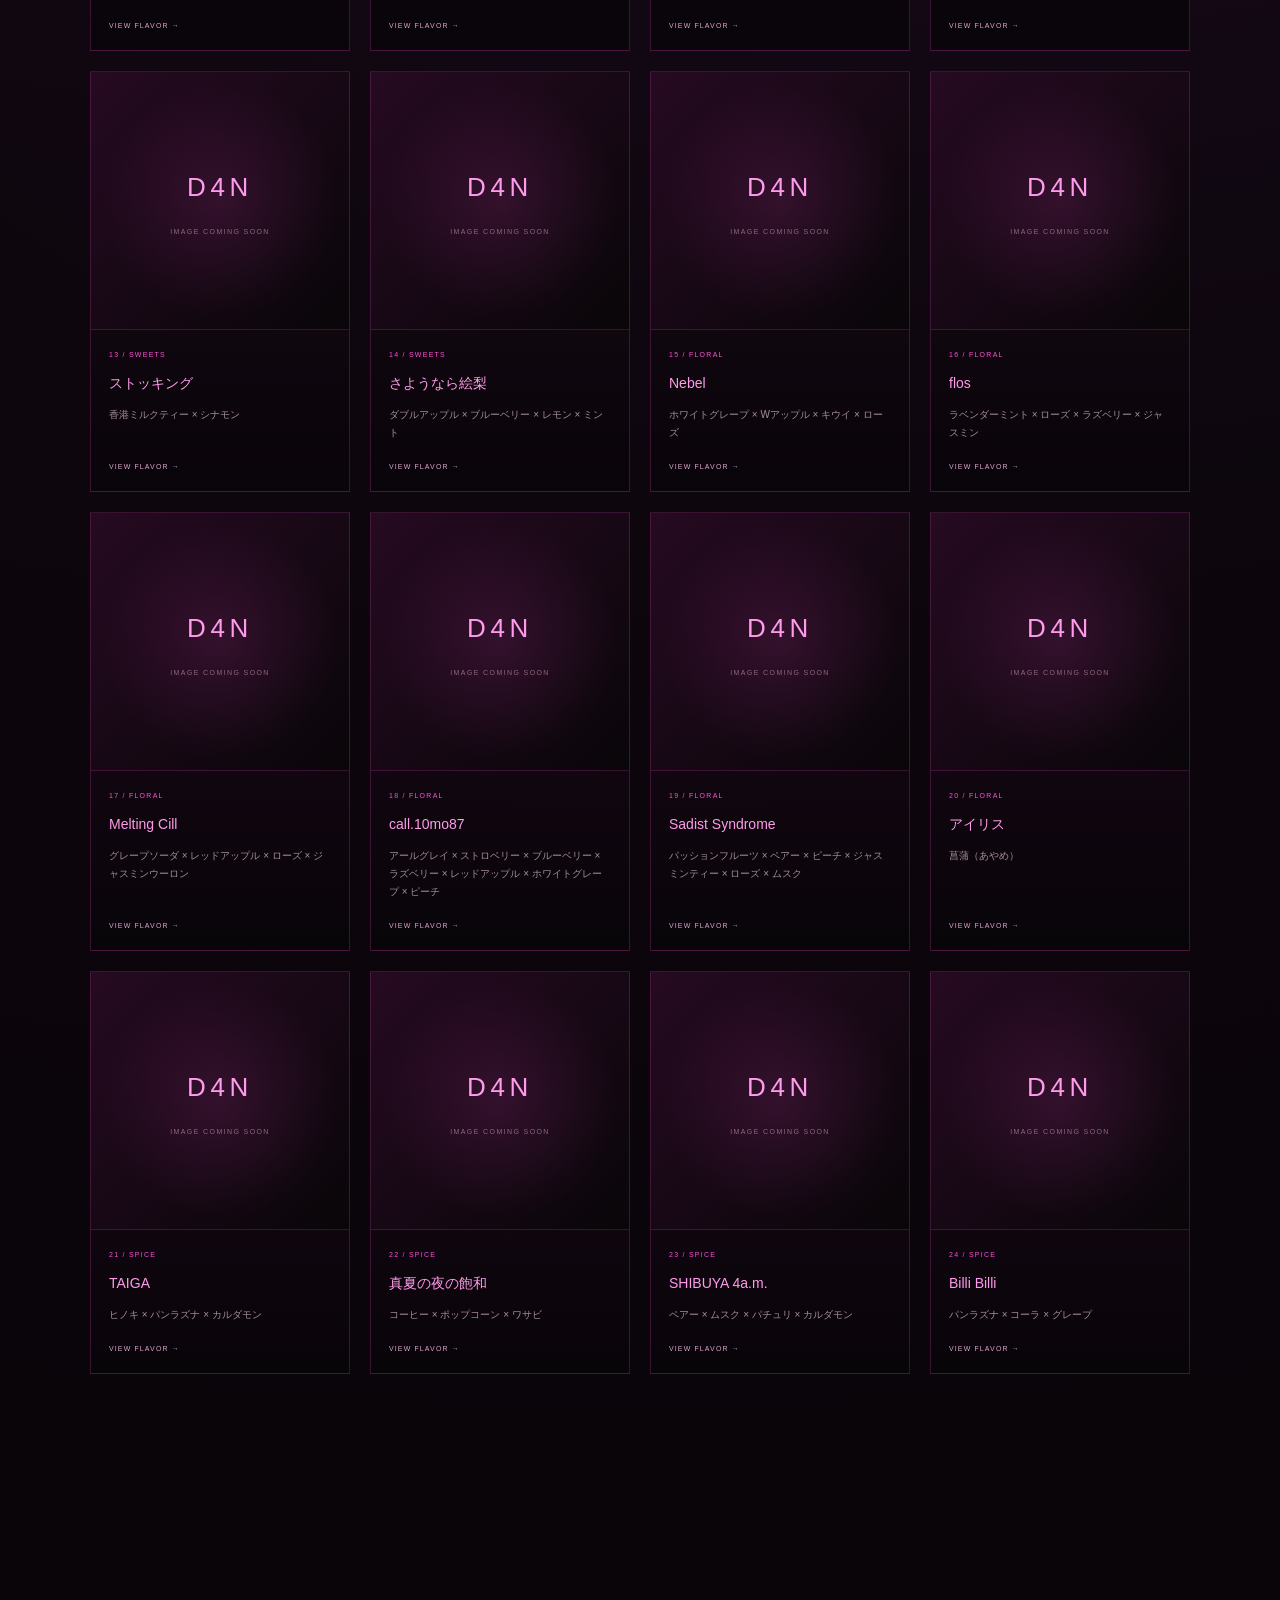
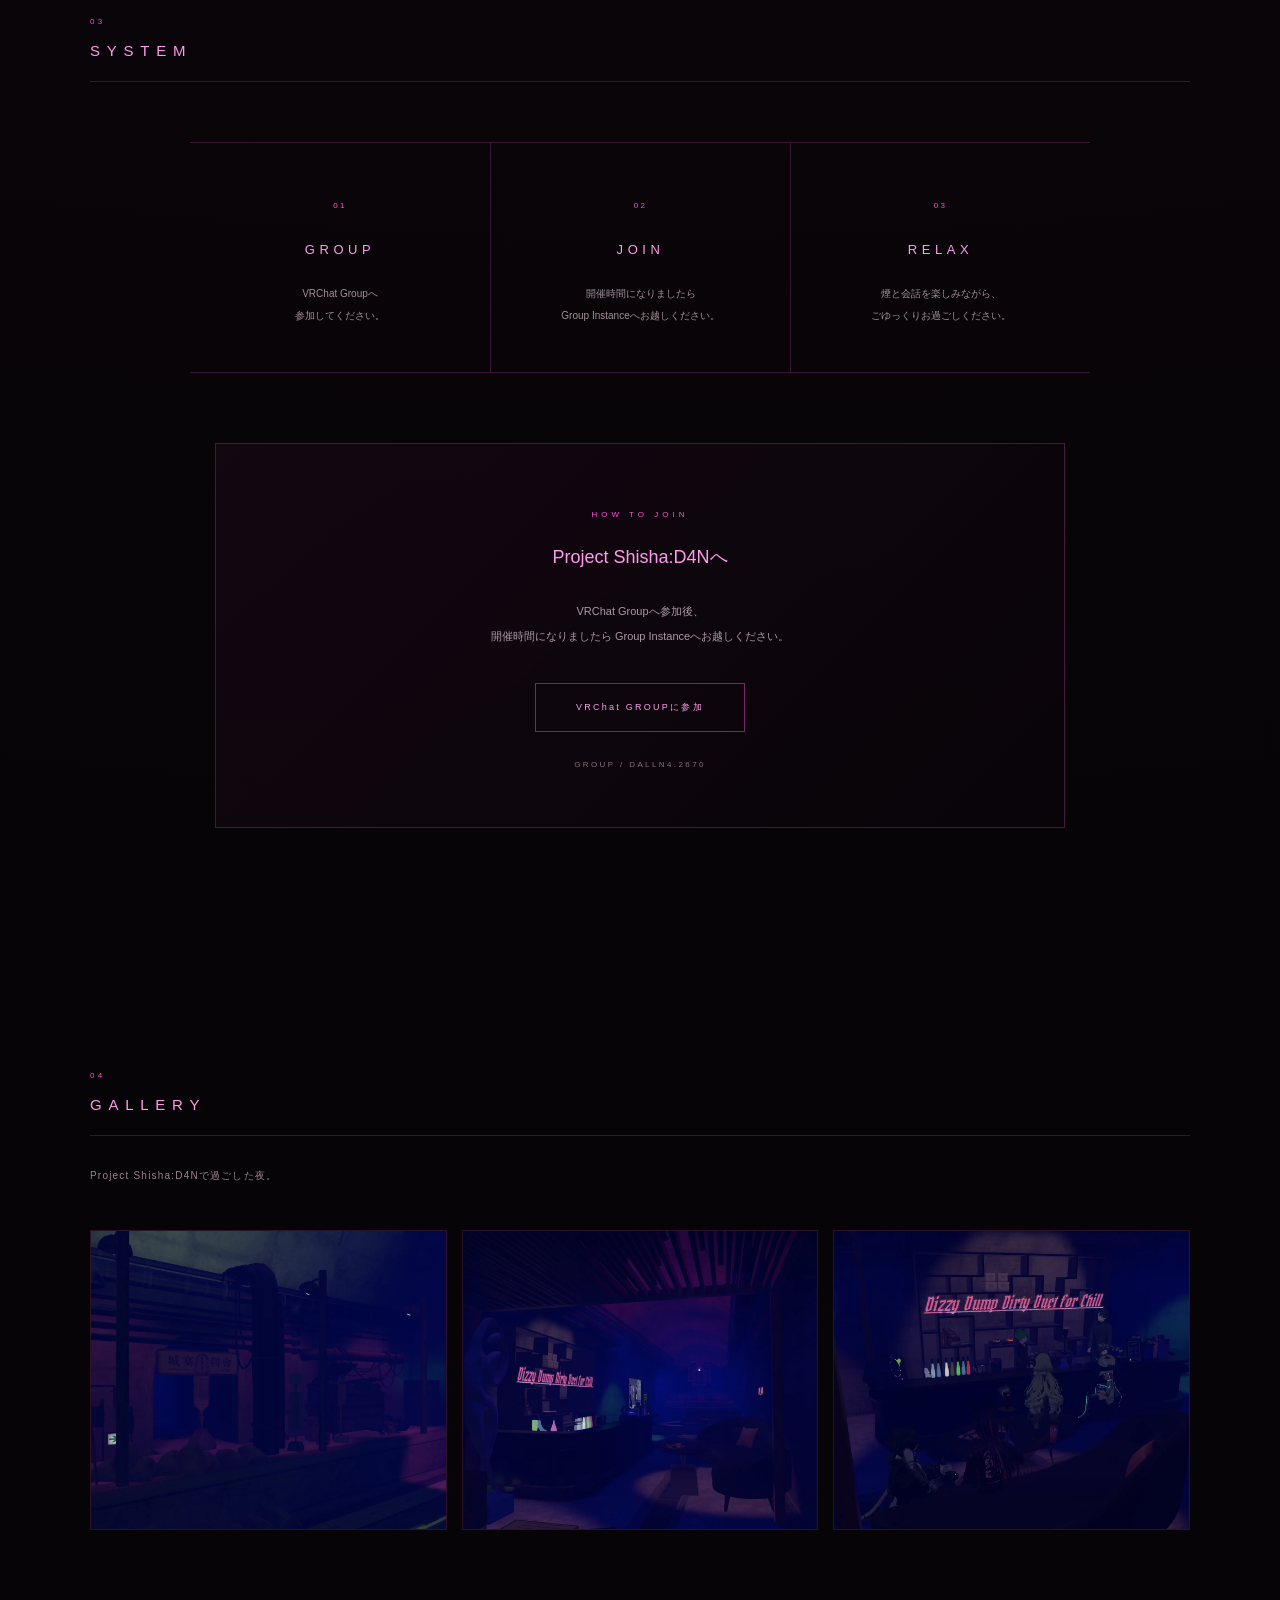
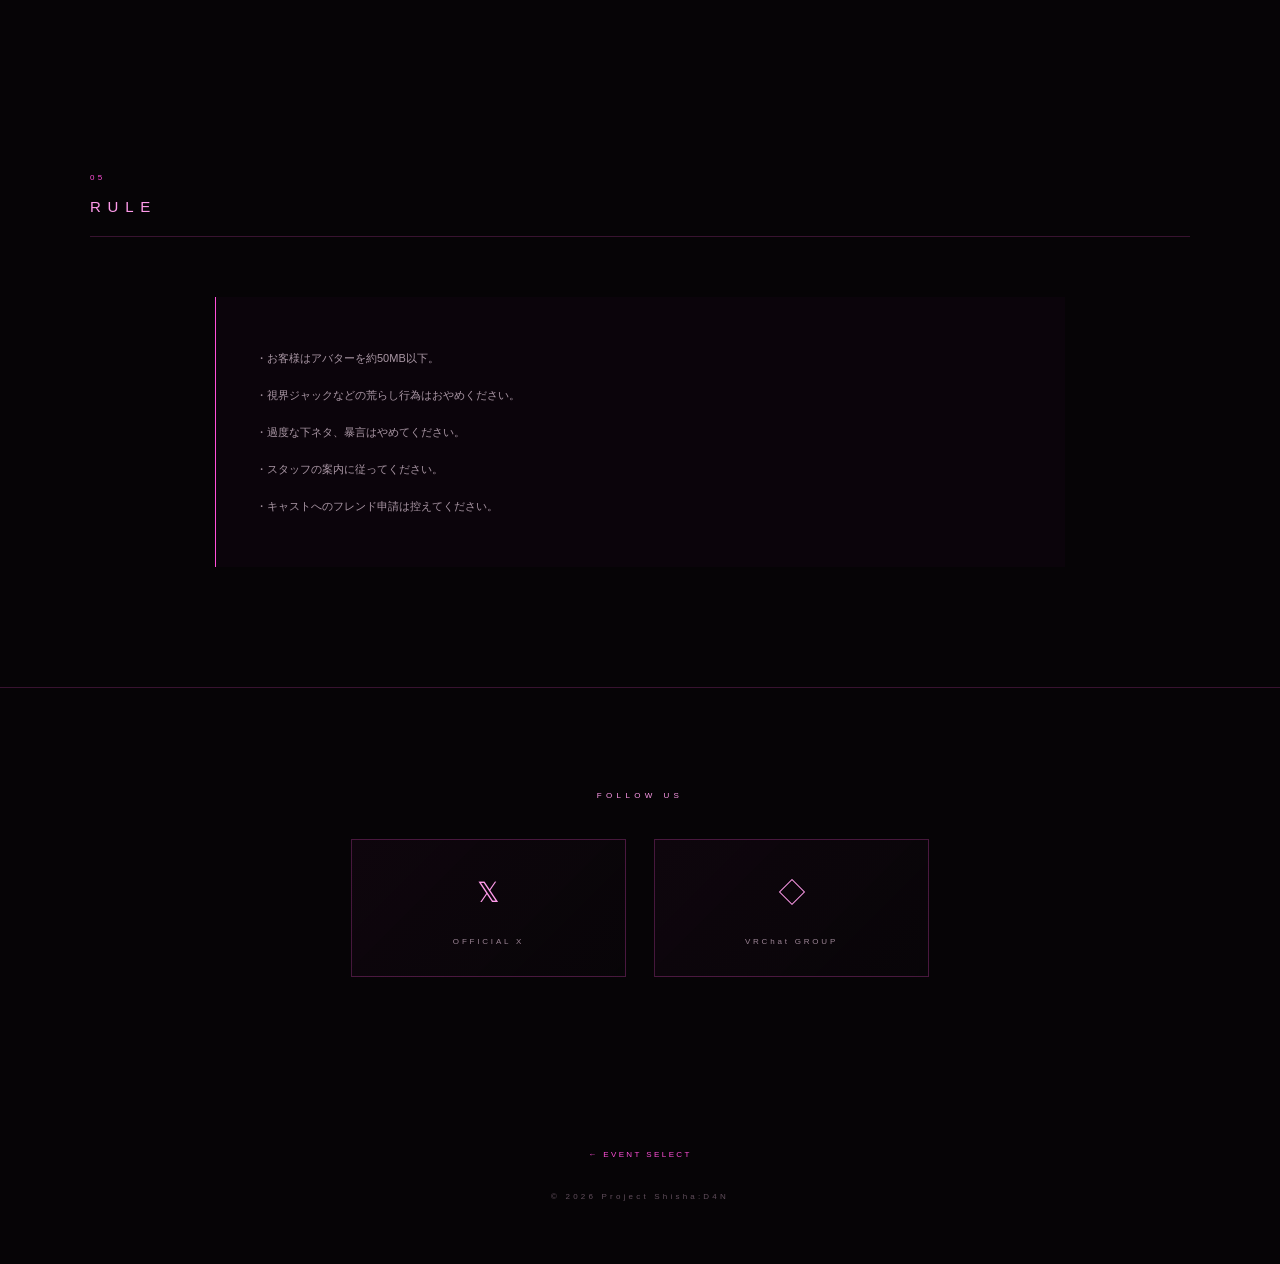
==== commit 83e816dd: "Update d4n.html" ====
--- a/d4n.html
+++ b/d4n.html
@@ -121,7 +121,7 @@
         </span>
 
         <strong>
-          2026.09.27
+          2026.10.04
         </strong>
 
         <p>
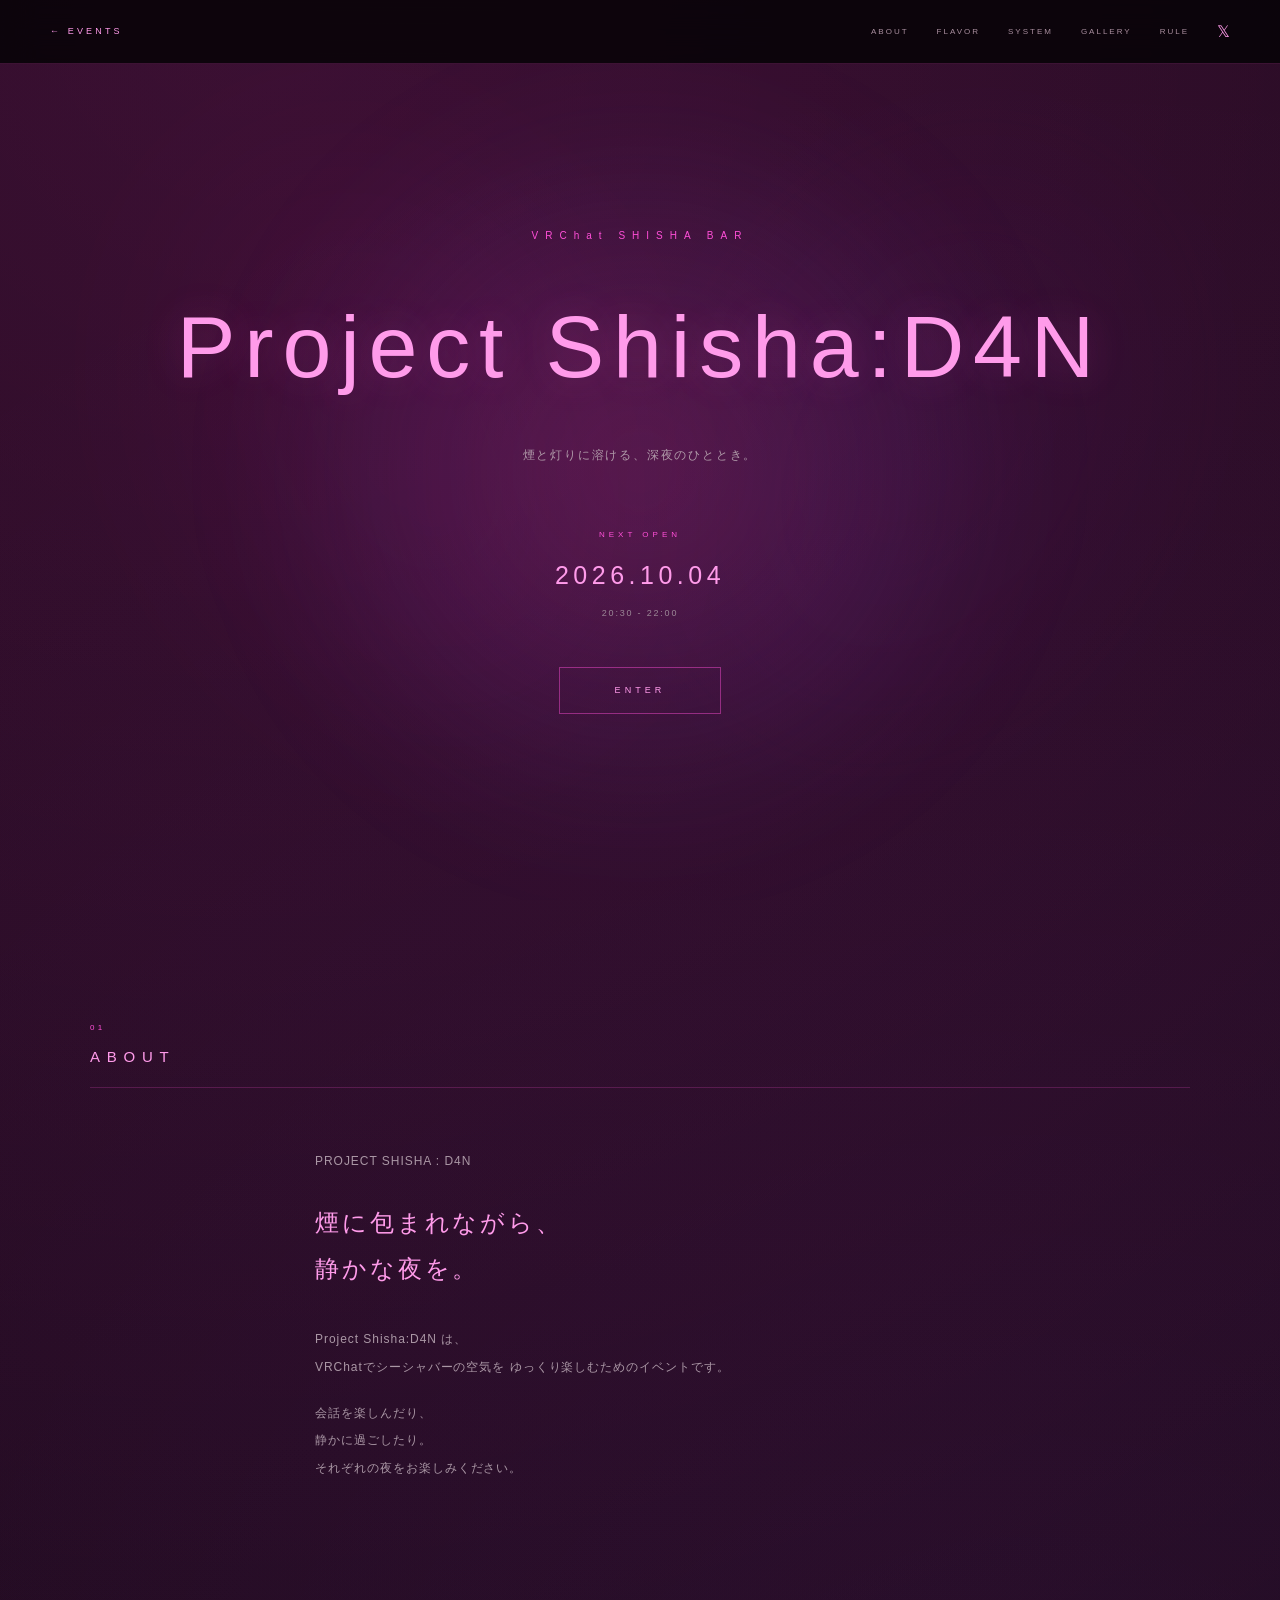
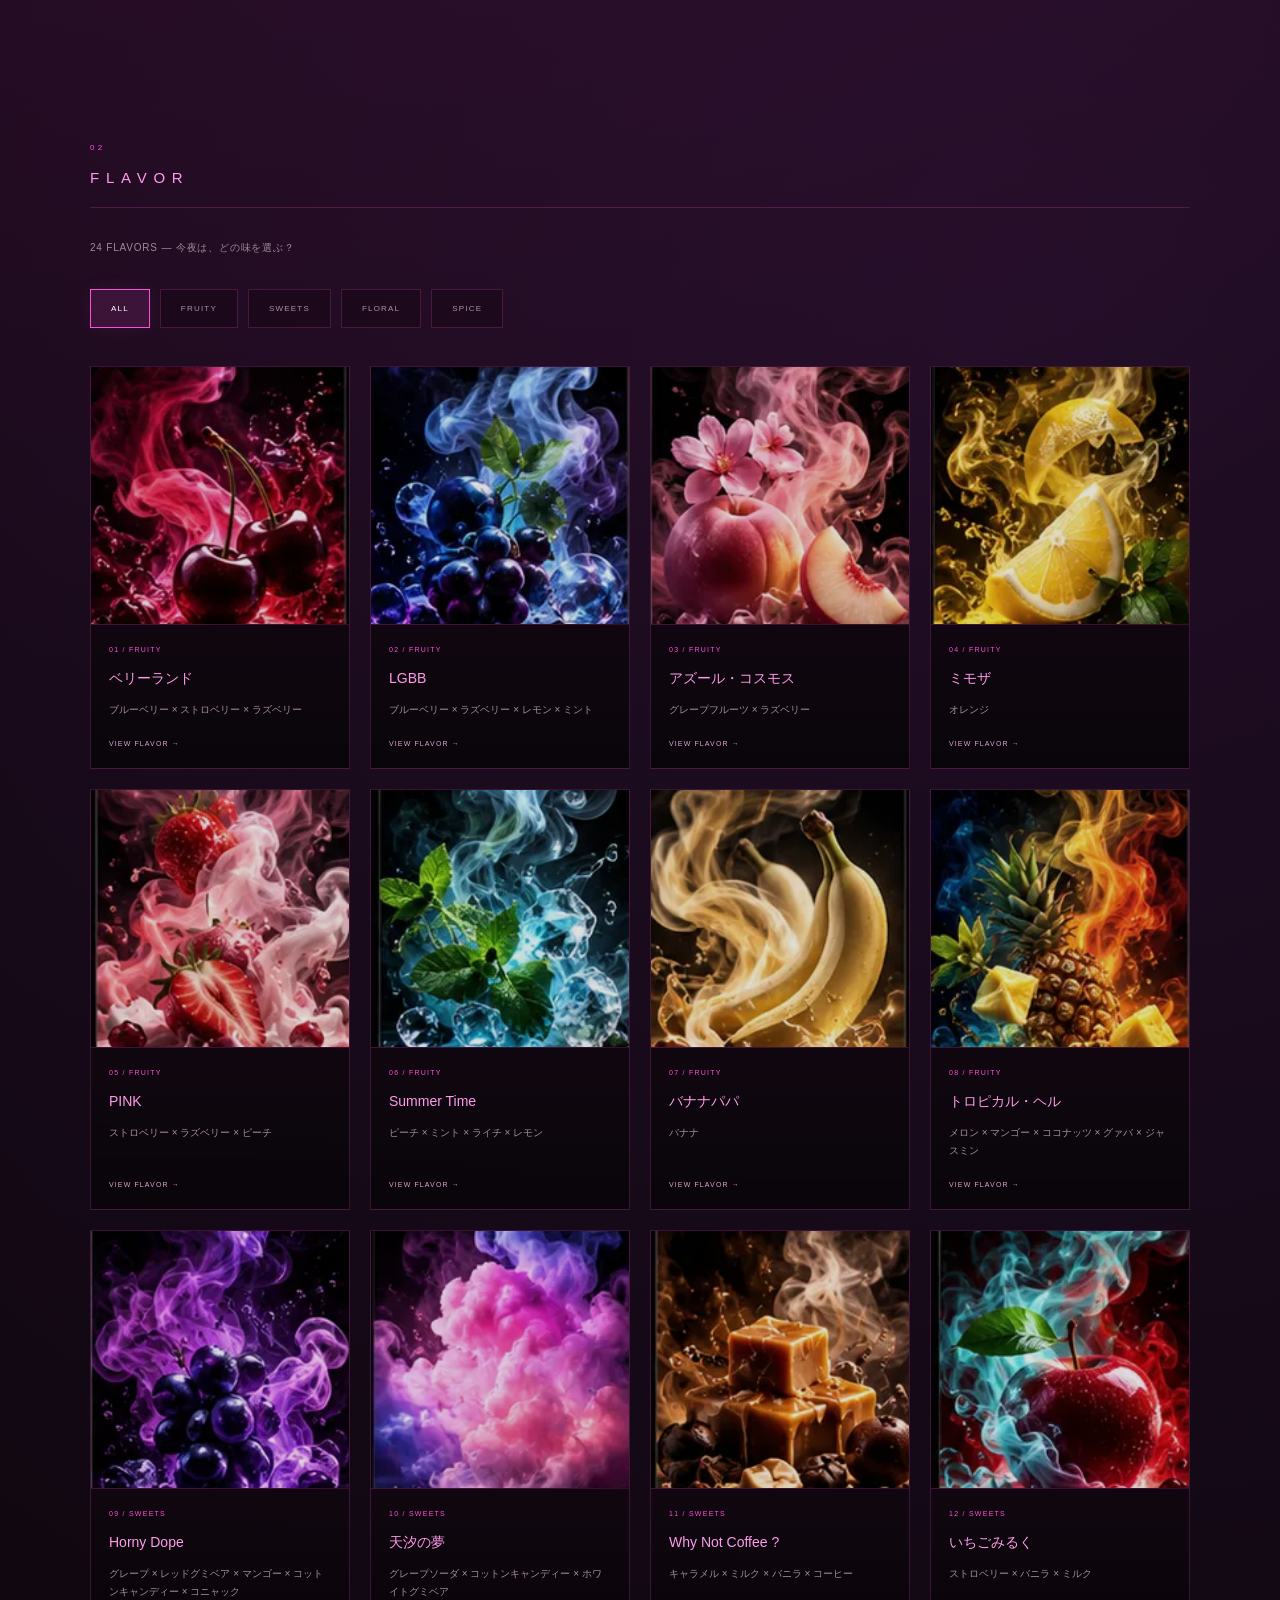
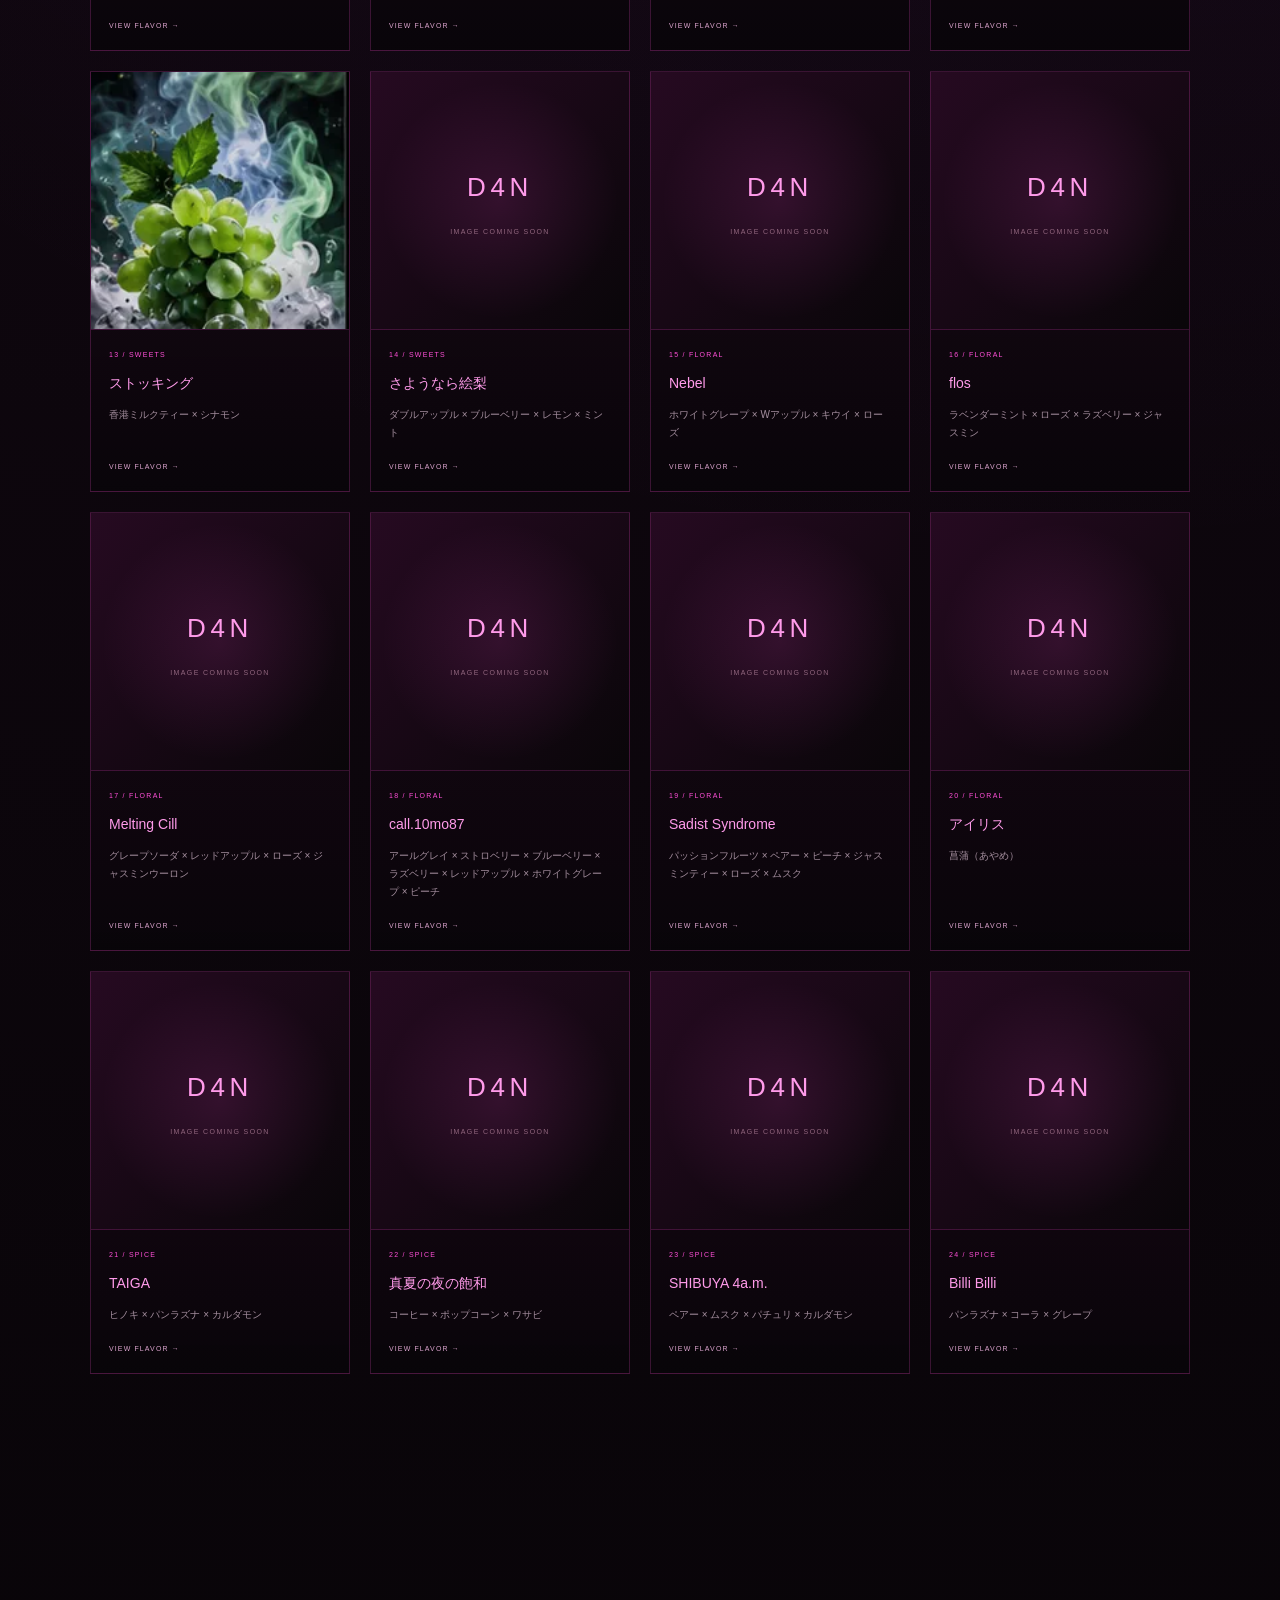
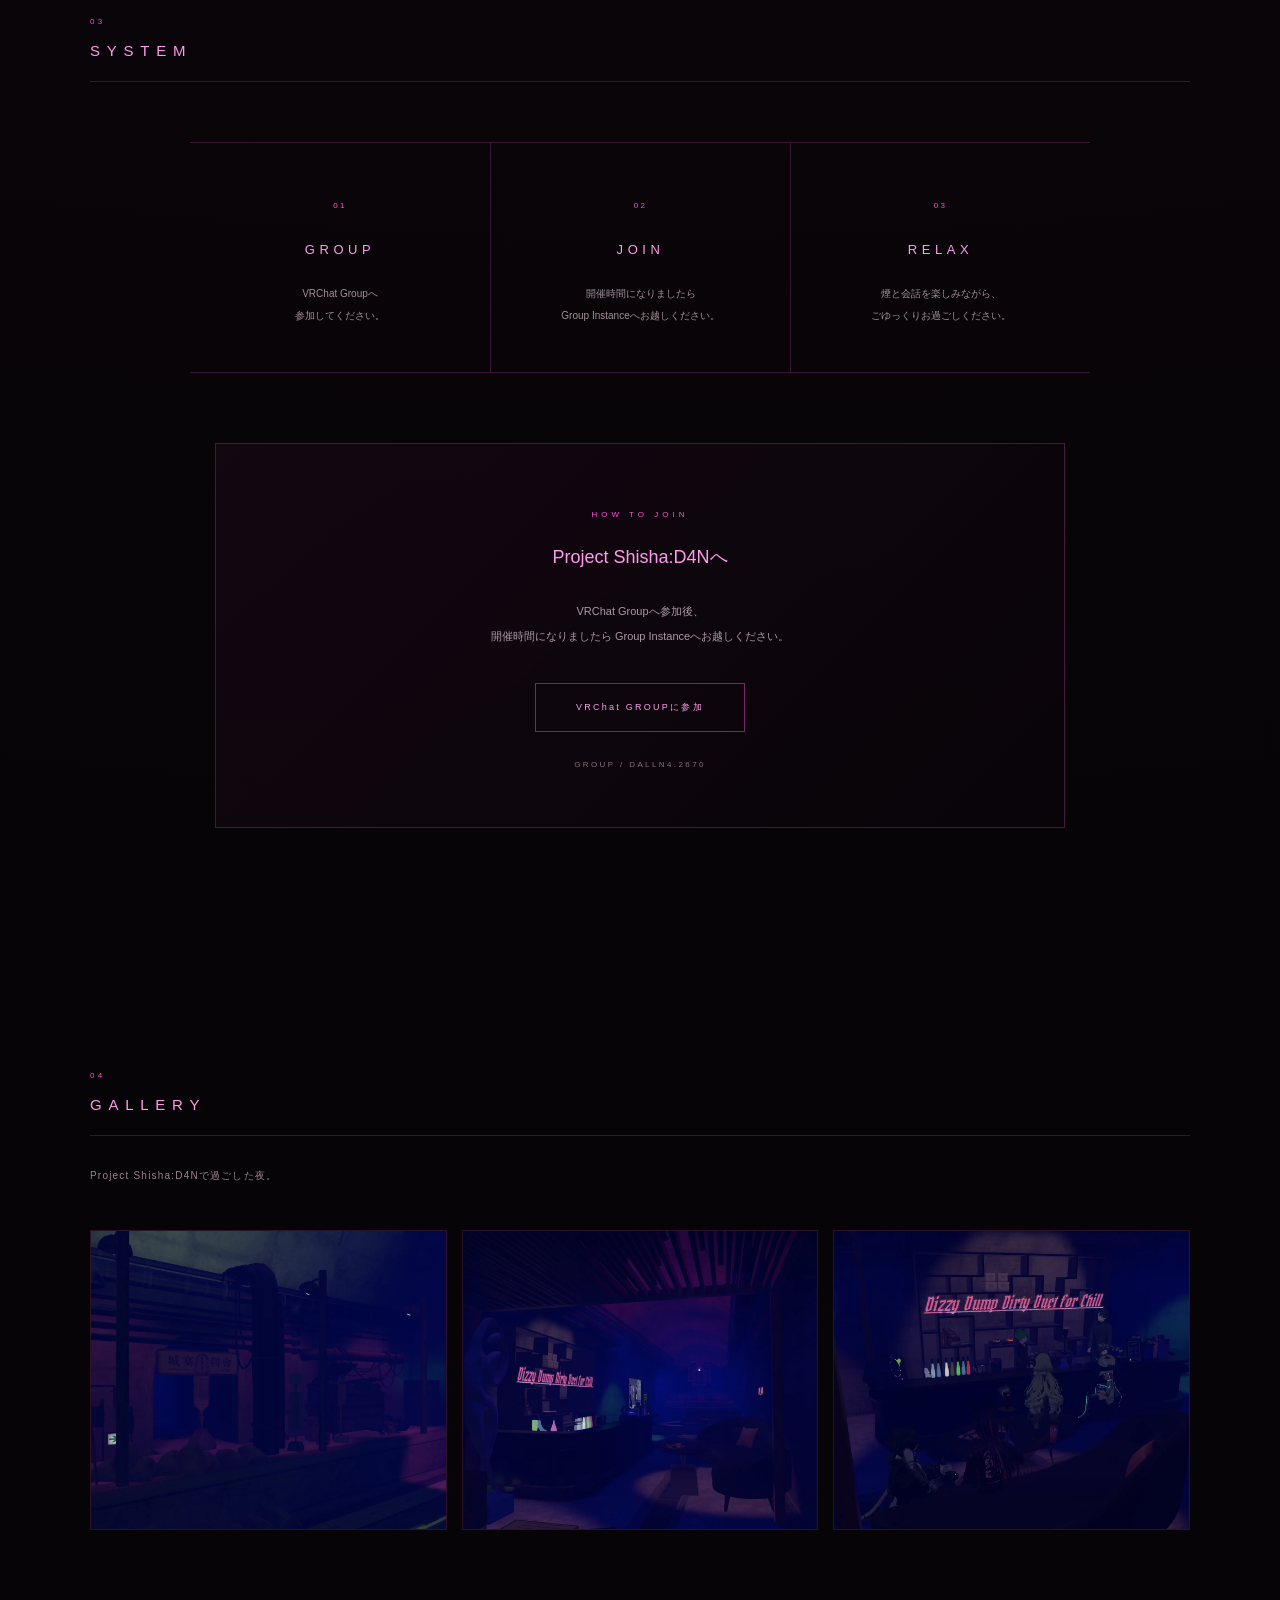
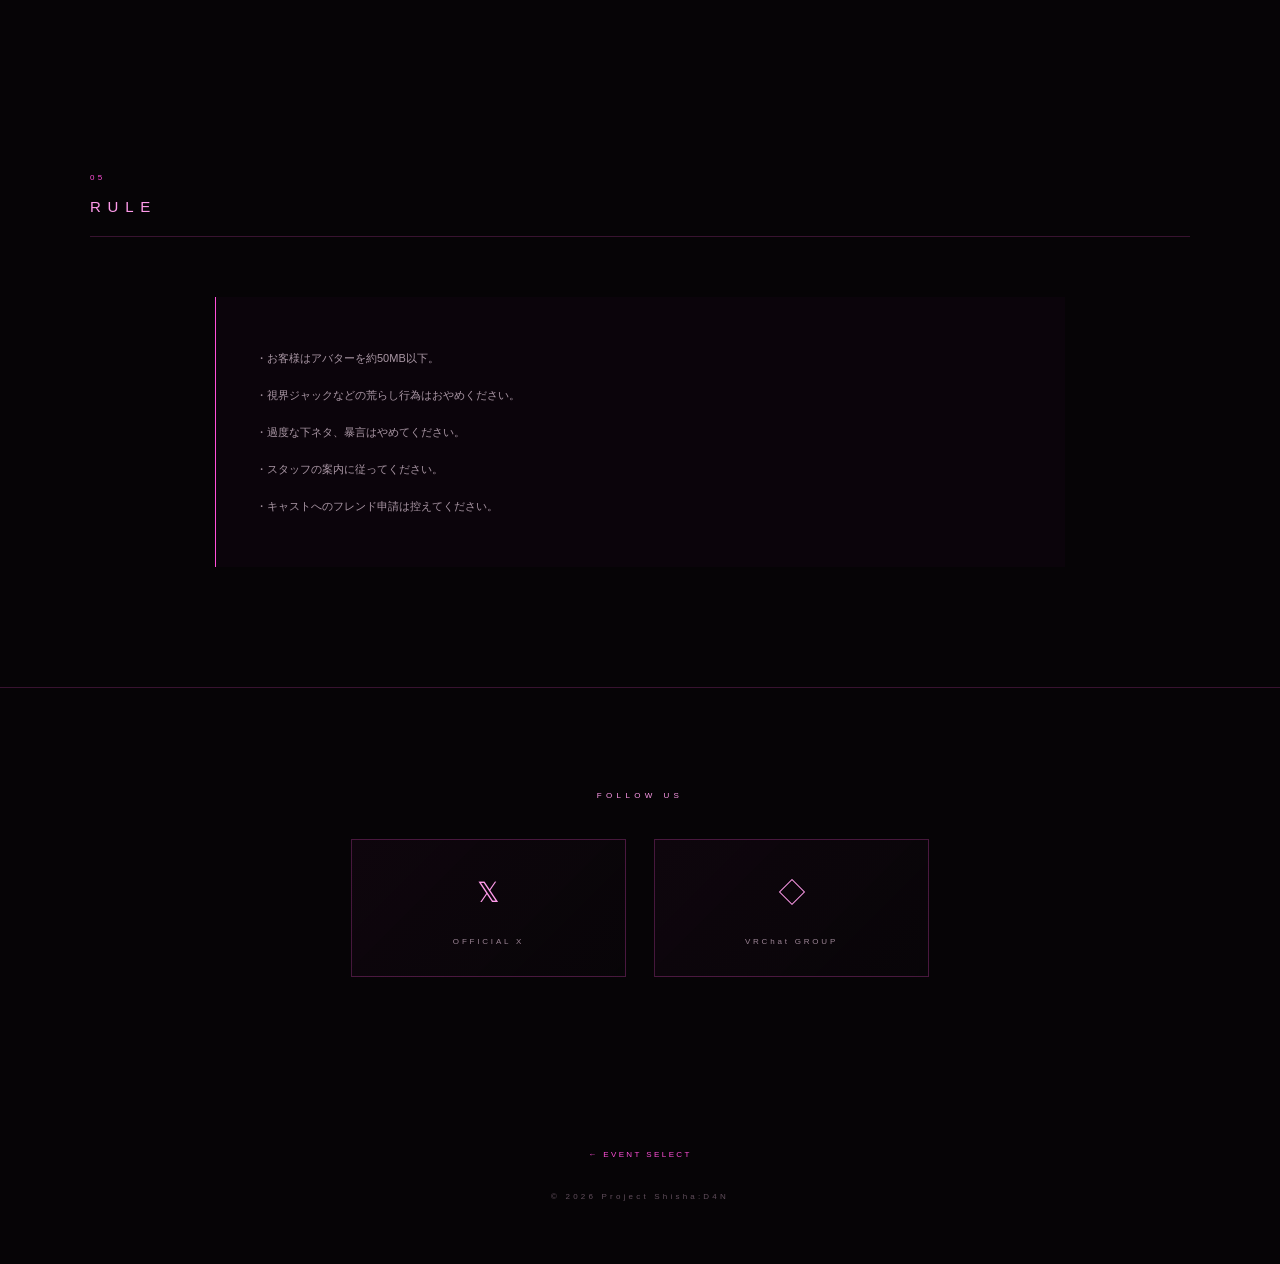
==== commit ff9086cb: "Update d4n.html" ====
--- a/d4n.html
+++ b/d4n.html
@@ -682,7 +682,7 @@
       {
         name: "ベリーランド",
         category: "FRUITY",
-        image: "flavor/01-berryland.webp",
+        image: "01-berryland.webp",
         mix: "ブルーベリー × ストロベリー × ラズベリー",
         description:
           "ベリー系の王道フレーバー。完熟したベリーの風味が際立ち、ジューシーかつ甘酸っぱさマシマシ。",
@@ -693,7 +693,7 @@
       {
         name: "LGBB",
         category: "FRUITY",
-        image: "flavor/02-lgbb.webp",
+        image: "02-lgbb.webp",
         mix: "ブルーベリー × ラズベリー × レモン × ミント",
         description:
           "ベリー２種の鮮烈な香りと、まろやかな深み。その甘さを酸味あるレモンを加えて引き締め、ミントで吸いやすくスッキリと。",
@@ -704,7 +704,7 @@
       {
         name: "アズール・コスモス",
         category: "FRUITY",
-        image: "flavor/03-azul-cosmos.webp",
+        image: "03-azul-cosmos.webp",
         mix: "グレープフルーツ × ラズベリー",
         description:
           "グレープフルーツの爽やかな酸味と、ほのかな苦み。後からラズベリーの甘酸っぱさが追いかけてくる。",
@@ -715,7 +715,7 @@
       {
         name: "ミモザ",
         category: "FRUITY",
-        image: "flavor/04-mimosa.webp",
+        image: "04-mimosa.webp",
         mix: "オレンジ",
         description:
           "オレンジの酸味と甘み、ほのかに感じるアルコール感。鼻腔を通り抜ける華やかな香りが特徴のカクテル再現フレーバー。",
@@ -726,7 +726,7 @@
       {
         name: "PINK",
         category: "FRUITY",
-        image: "flavor/05-pink.webp",
+        image: "05-pink.webp",
         mix: "ストロベリー × ラズベリー × ピーチ",
         description:
           "全体的に甘めのテイストではあるが、さっぱりとした後味も特徴。吸い方によってストロベリーの香りが強かったり、時間と共にラズベリーやピーチの香りが強くなる。",
@@ -737,7 +737,7 @@
       {
         name: "Summer Time",
         category: "FRUITY",
-        image: "flavor/06-summer-time.webp",
+        image: "06-summer-time.webp",
         mix: "ピーチ × ミント × ライチ × レモン",
         description:
           "ピーチとライチの甘く瑞々しい香りに、レモンの酸味とミントの清涼感を合わせた爽やかなフレーバー。夏の午後を思わせる、軽やかで吸いやすい仕上がり。",
@@ -748,7 +748,7 @@
       {
         name: "バナナパパ",
         category: "FRUITY",
-        image: "flavor/07-banana-papa.webp",
+        image: "07-banana-papa.webp",
         mix: "バナナ",
         description:
           "まろやかな甘さが堪らないバナナ。青味や渋みは控えめで、フレッシュなバナナが特徴。",
@@ -759,7 +759,7 @@
       {
         name: "トロピカル・ヘル",
         category: "FRUITY",
-        image: "flavor/08-tropical-hell.webp",
+        image: "08-tropical-hell.webp",
         mix: "メロン × マンゴー × ココナッツ × グァバ × ジャスミン",
         description:
           "南国のリゾートを想わすようなフレーバー。マンゴーのトロピカルな甘み、ココナッツのクリーミーな風味、グァバのアクセント。そこにメロンの優しい甘さが加わると、複雑なフルーツカクテルのよう。",
@@ -775,7 +775,7 @@
       {
         name: "Horny Dope",
         category: "SWEETS",
-        image: "flavor/09-horny-dope.webp",
+        image: "09-horny-dope.webp",
         mix: "グレープ × レッドグミベア × マンゴー × コットンキャンディー × コニャック",
         description:
           "グレープとマンゴーとレッドグミベアで南国のフルーツバスケットに、コットンキャンディーで全体的にお菓子のようなフワッとした香りを加えてフルーツ達をまろやかに包み込み、コニャックのブランデー特有の芳醇な香りが大人の落ち着きと複雑さを与えて締める。",
@@ -786,7 +786,7 @@
       {
         name: "天汐の夢",
         category: "SWEETS",
-        image: "flavor/10-amaushio-no-yume.webp",
+        image: "10-amaushio-no-yume.webp",
         mix: "グレープソーダ × コットンキャンディー × ホワイトグミベア",
         description:
           "非常に甘くフルーティーで、お菓子のようなポップな雰囲気のミックス。爽やかなフルーティーさと清涼感がプラスされ、飽きのこない味になります。",
@@ -796,7 +796,7 @@
       {
         name: "Why Not Coffee ?",
         category: "SWEETS",
-        image: "flavor/11-why-not-coffee.webp",
+        image: "11-why-not-coffee.webp",
         mix: "キャラメル × ミルク × バニラ × コーヒー",
         description:
           "濃厚で甘く、ほろ苦いカフェ・オ・レやキャラメルマキアートのような、デザート感覚で楽しめる人気のミックス。",
@@ -806,7 +806,7 @@
       {
         name: "いちごみるく",
         category: "SWEETS",
-        image: "flavor/12-ichigo-milk.webp",
+        image: "12-ichigo-milk.webp",
         mix: "ストロベリー × バニラ × ミルク",
         description:
           "いちごの甘酸っぱさと濃厚なクリーミーさが融合した、いちごミルクやストロベリーシェイクのような甘く濃厚なデザート系シーシャ。",
@@ -816,7 +816,7 @@
       {
         name: "ストッキング",
         category: "SWEETS",
-        image: "flavor/13-stocking.webp",
+        image: "13-stocking.webp",
         mix: "香港ミルクティー × シナモン",
         description:
           "濃厚な茶葉と甘いミルクにスパイスが香るクリーミーなフレーバー。シナモンを少量加えることで、チャイのような深みやスパイシーなアクセントが加わります。",
@@ -826,7 +826,7 @@
       {
         name: "さようなら絵梨",
         category: "SWEETS",
-        image: "flavor/14-sayonara-eri.webp",
+        image: "14-sayonara-eri.webp",
         mix: "ダブルアップル × ブルーベリー × レモン × ミント",
         description:
           "甘さの中に爽やかな酸味とミントの清涼感を合わせたフレーバー。フルーツの甘さが広がったあと、少しほろ苦い余韻を残します。",
@@ -842,7 +842,7 @@
       {
         name: "Nebel",
         category: "FLORAL",
-        image: "flavor/15-nebel.webp",
+        image: "15-nebel.webp",
         mix: "ホワイトグレープ × Wアップル × キウイ × ローズ",
         description:
           "ホワイトグレープとWアップルの濃厚な甘さに、キウイの酸味とローズの香りがアクセント。フルーティーだが甘すぎず、華やかな香りでワルツを踊る、洗練されたミックス。",
@@ -853,7 +853,7 @@
       {
         name: "flos",
         category: "FLORAL",
-        image: "flavor/16-flos.webp",
+        image: "16-flos.webp",
         mix: "ラベンダーミント × ローズ × ラズベリー × ジャスミン",
         description:
           "ラベンダーミントとローズの春らしさ。ジャスミンの爽やかさ。そこにラズベリーの程よい甘さを加えると、口当たり良しの甘さっぱりとなりて。",
@@ -864,7 +864,7 @@
       {
         name: "Melting Cill",
         category: "FLORAL",
-        image: "flavor/17-melting-cill.webp",
+        image: "17-melting-cill.webp",
         mix: "グレープソーダ × レッドアップル × ローズ × ジャスミンウーロン",
         description:
           "華やかでフルーティー、かつ上品な甘さを楽しめるミックス。ウーロン茶の渋みが全体をすっきりと引き締めるフローラル・フルーティーなフレーバー。",
@@ -874,7 +874,7 @@
       {
         name: "call.10mo87",
         category: "FLORAL",
-        image: "flavor/18-call-10mo87.webp",
+        image: "18-call-10mo87.webp",
         mix: "アールグレイ × ストロベリー × ブルーベリー × ラズベリー × レッドアップル × ホワイトグレープ × ピーチ",
         description:
           "甘さ、酸味、華やかさをバランスよく組み合わせたミックス。アールグレイをベースに、各フルーツを少量ずつ加えています。",
@@ -884,7 +884,7 @@
       {
         name: "Sadist Syndrome",
         category: "FLORAL",
-        image: "flavor/19-sadist-syndrome.webp",
+        image: "19-sadist-syndrome.webp",
         mix: "パッションフルーツ × ペアー × ピーチ × ジャスミンティー × ローズ × ムスク",
         description:
           "非常にエレガントで華やかな、フローラル・フルーツティー系のシーシャミックス。ムスクの奥深さが組み合わさった優雅なフレーバー。",
@@ -894,7 +894,7 @@
       {
         name: "アイリス",
         category: "FLORAL",
-        image: "flavor/20-iris.webp",
+        image: "20-iris.webp",
         mix: "菖蒲（あやめ）",
         description:
           "ハーブの要素が強く、お茶のような爽やかさがある。山々の間の水辺に吹く風のような、清涼感のあるフローラル・ウッディ系の香り。",
@@ -909,7 +909,7 @@
       {
         name: "TAIGA",
         category: "SPICE",
-        image: "flavor/21-taiga.webp",
+        image: "21-taiga.webp",
         mix: "ヒノキ × パンラズナ × カルダモン",
         description:
           "ウッディなヒノキをベースに、パンラズナの独特な甘みとカルダモンのエキゾチックで爽やかなスパイス。和風スパイシーで複雑な上級者向けのブレンド。",
@@ -920,7 +920,7 @@
       {
         name: "真夏の夜の飽和",
         category: "SPICE",
-        image: "flavor/22-midsummer-saturation.webp",
+        image: "22-midsummer-saturation.webp",
         mix: "コーヒー × ポップコーン × ワサビ",
         description:
           "コーヒーとポップコーンの香ばしい味わいに、ワサビの個性的なアクセントを加えた、異国情緒のあるフレーバー。",
@@ -930,7 +930,7 @@
       {
         name: "SHIBUYA 4a.m.",
         category: "SPICE",
-        image: "flavor/23-shibuya-4am.webp",
+        image: "23-shibuya-4am.webp",
         mix: "ペアー × ムスク × パチュリ × カルダモン",
         description:
           "非常に洗練された、甘くスパイシーなオリエンタル調のフレーバー。洋梨の甘さをカルダモン、パチュリ、ムスクが引き締めます。",
@@ -940,7 +940,7 @@
       {
         name: "Billi Billi",
         category: "SPICE",
-        image: "flavor/24-billi-billi.webp",
+        image: "24-billi-billi.webp",
         mix: "パンラズナ × コーラ × グレープ",
         description:
           "スパイス、甘さ、酸味のバランスが非常によく、深みのあるリッチなミックス。コーラとグレープが個性的な香りを調和させます。",
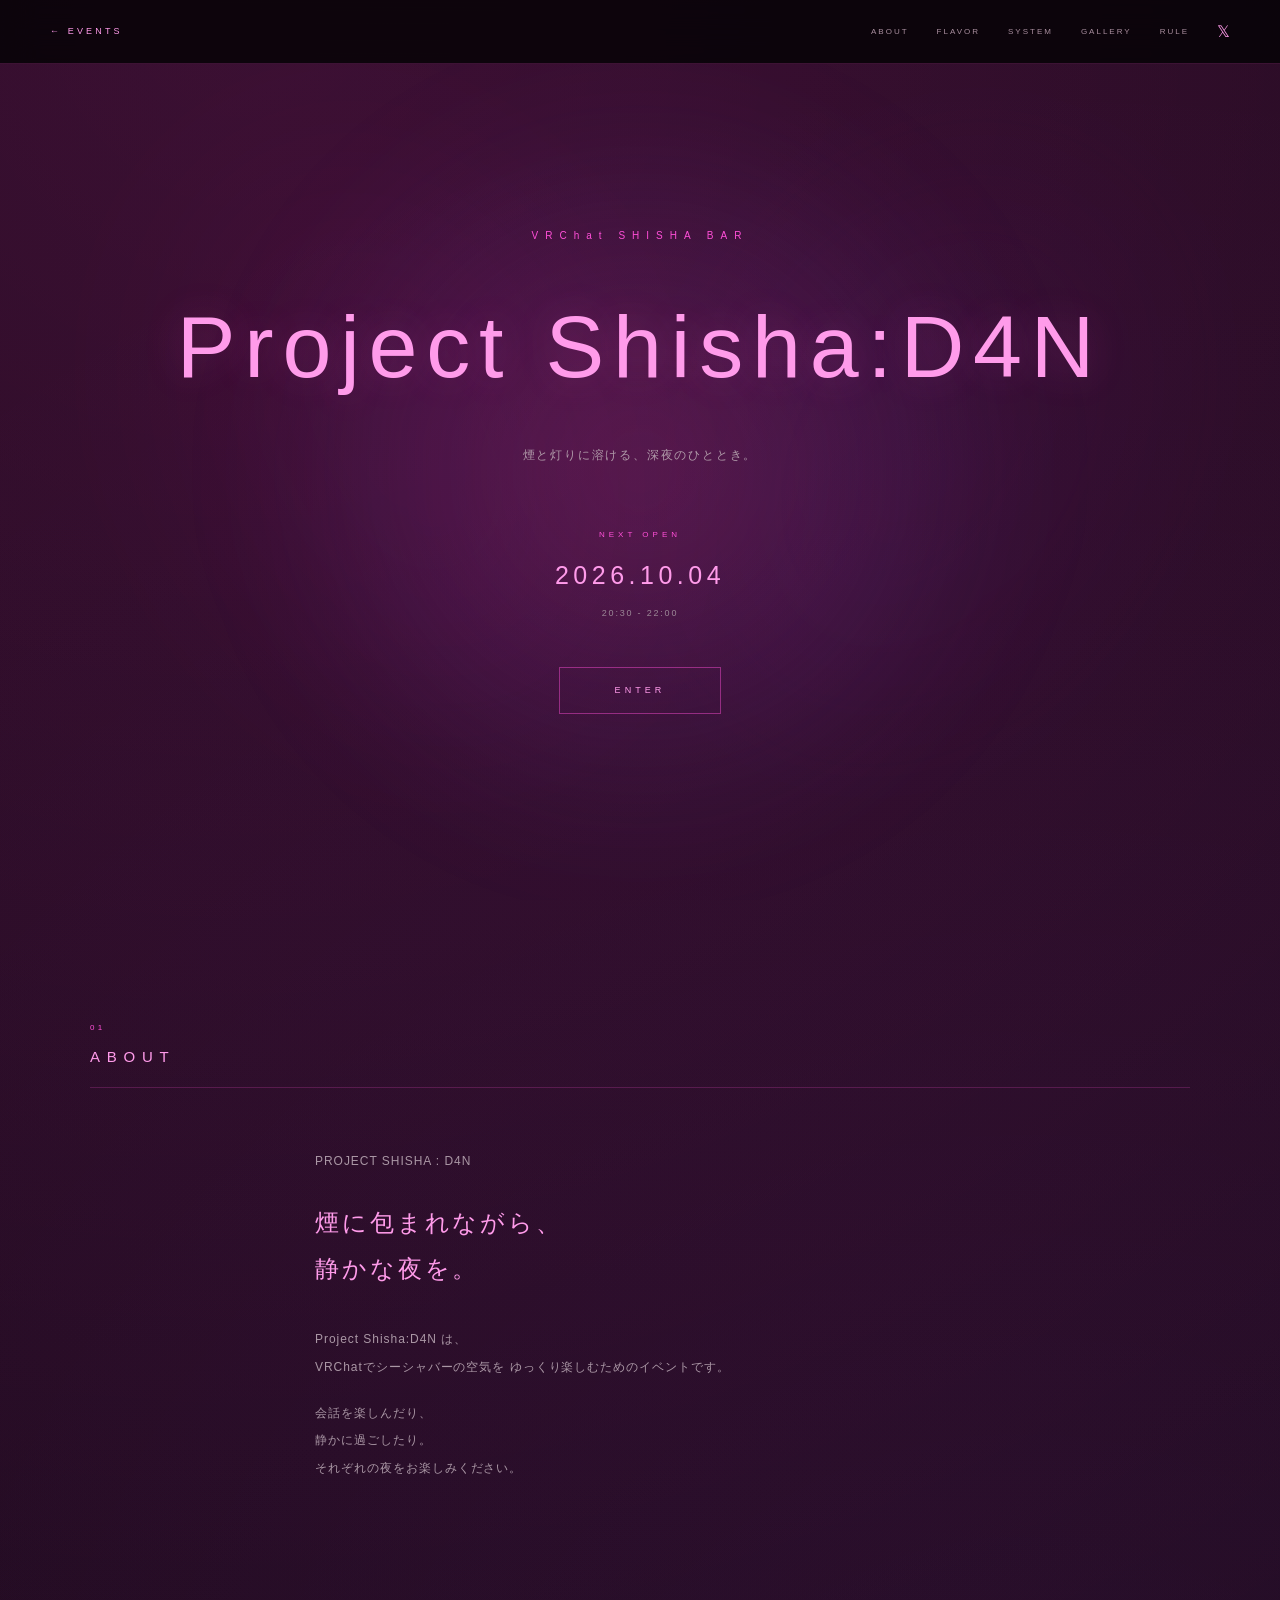
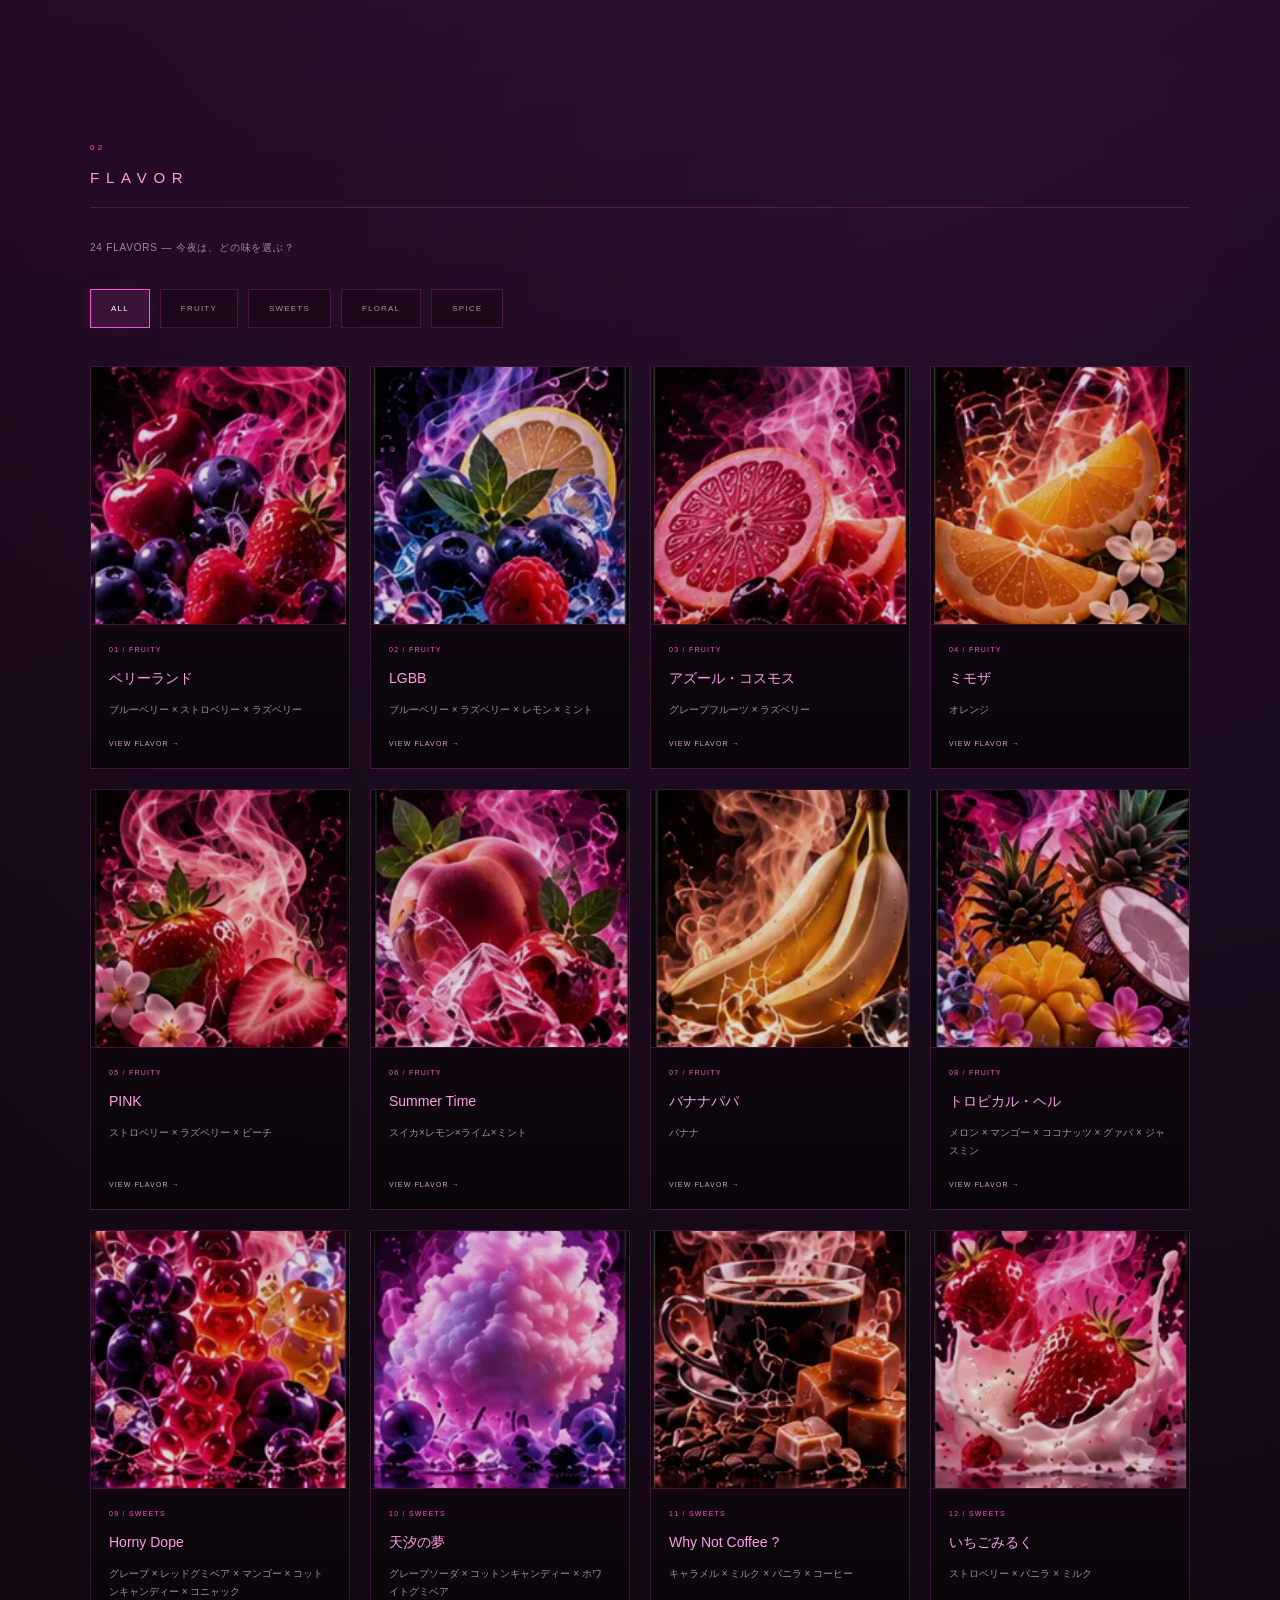
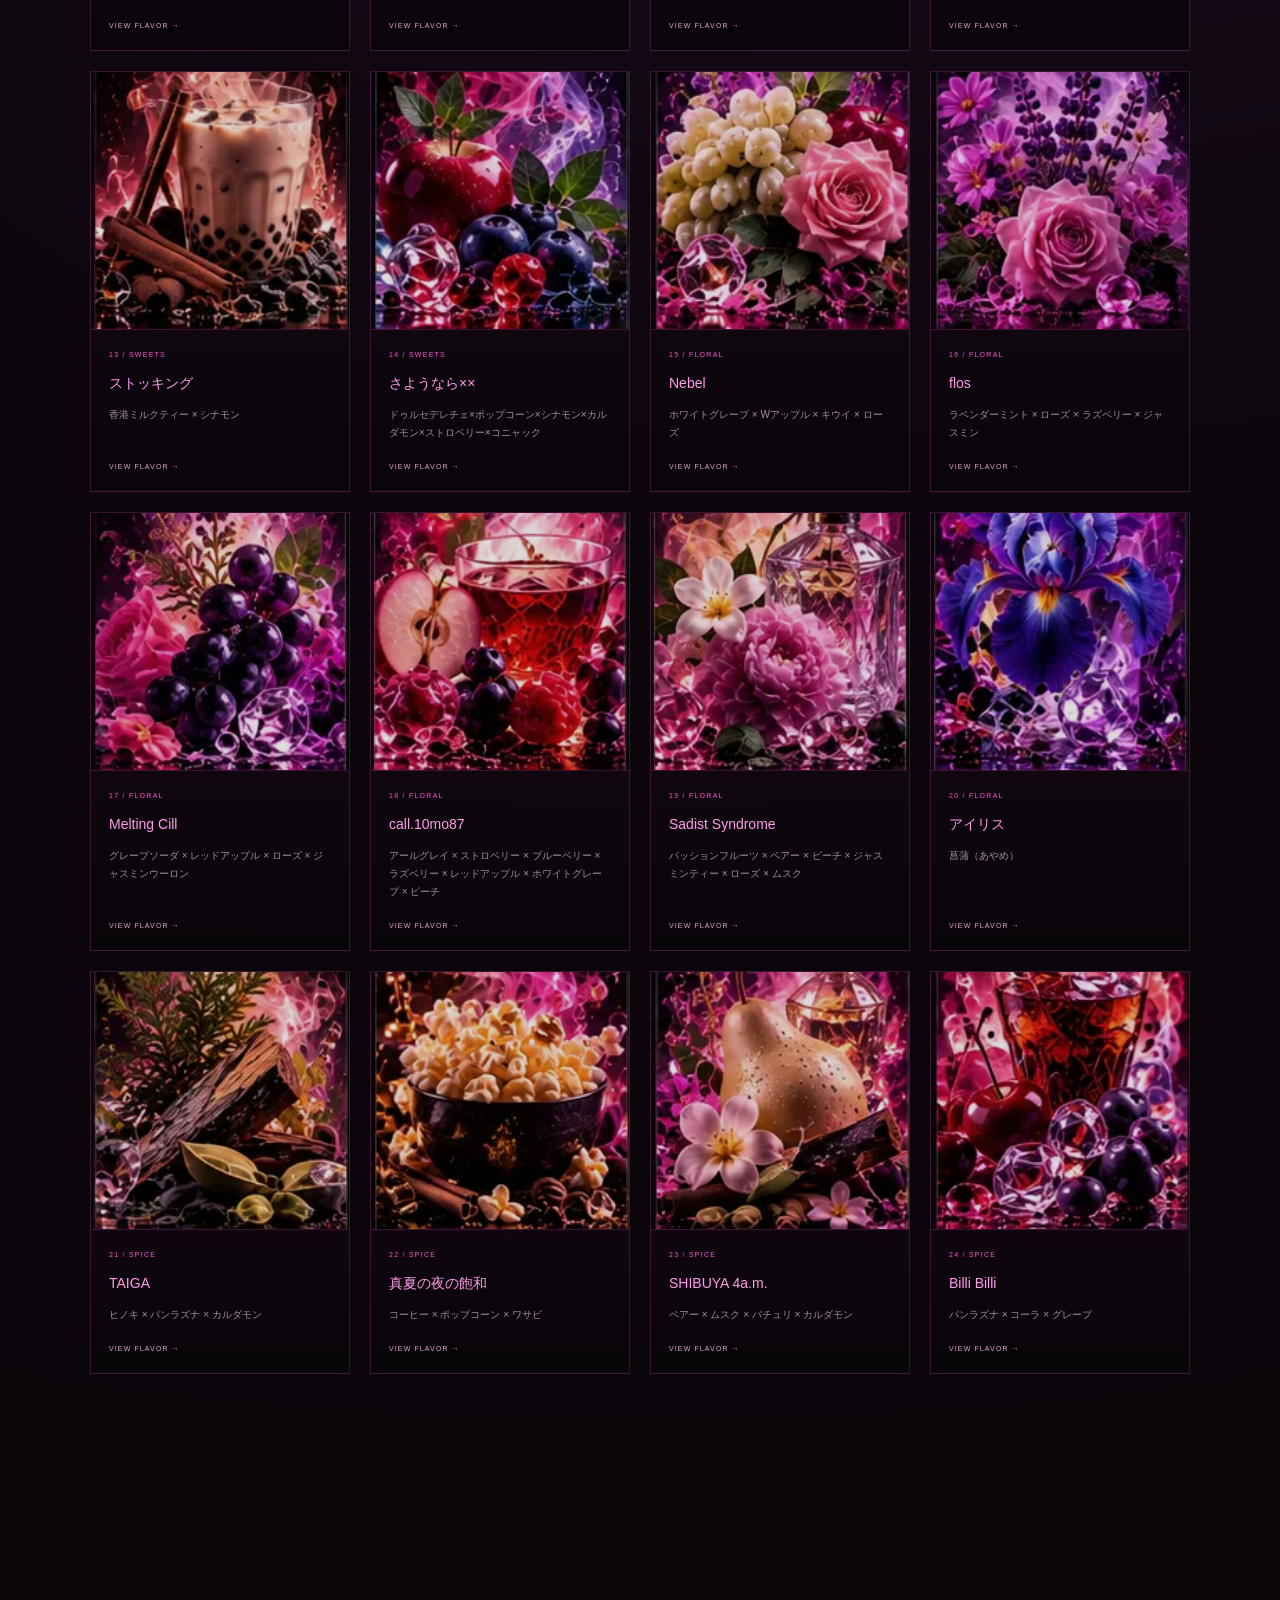
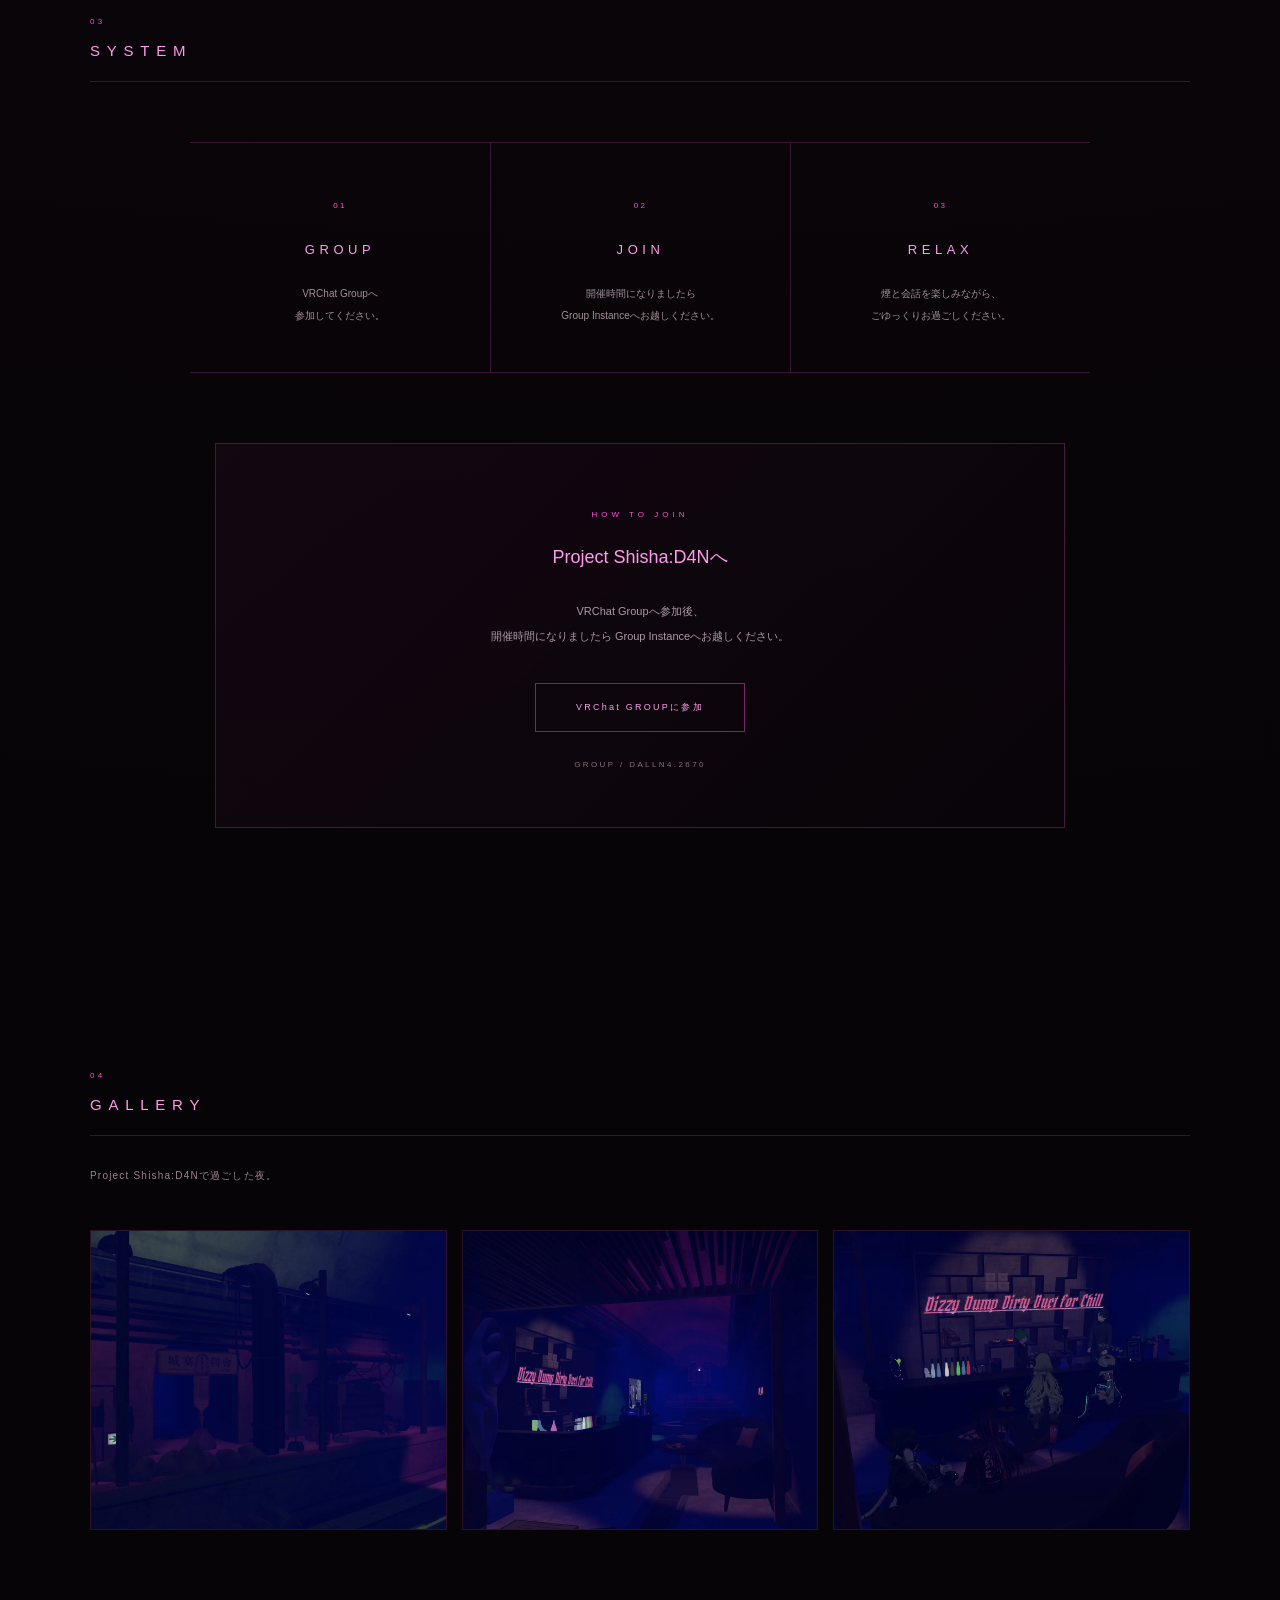
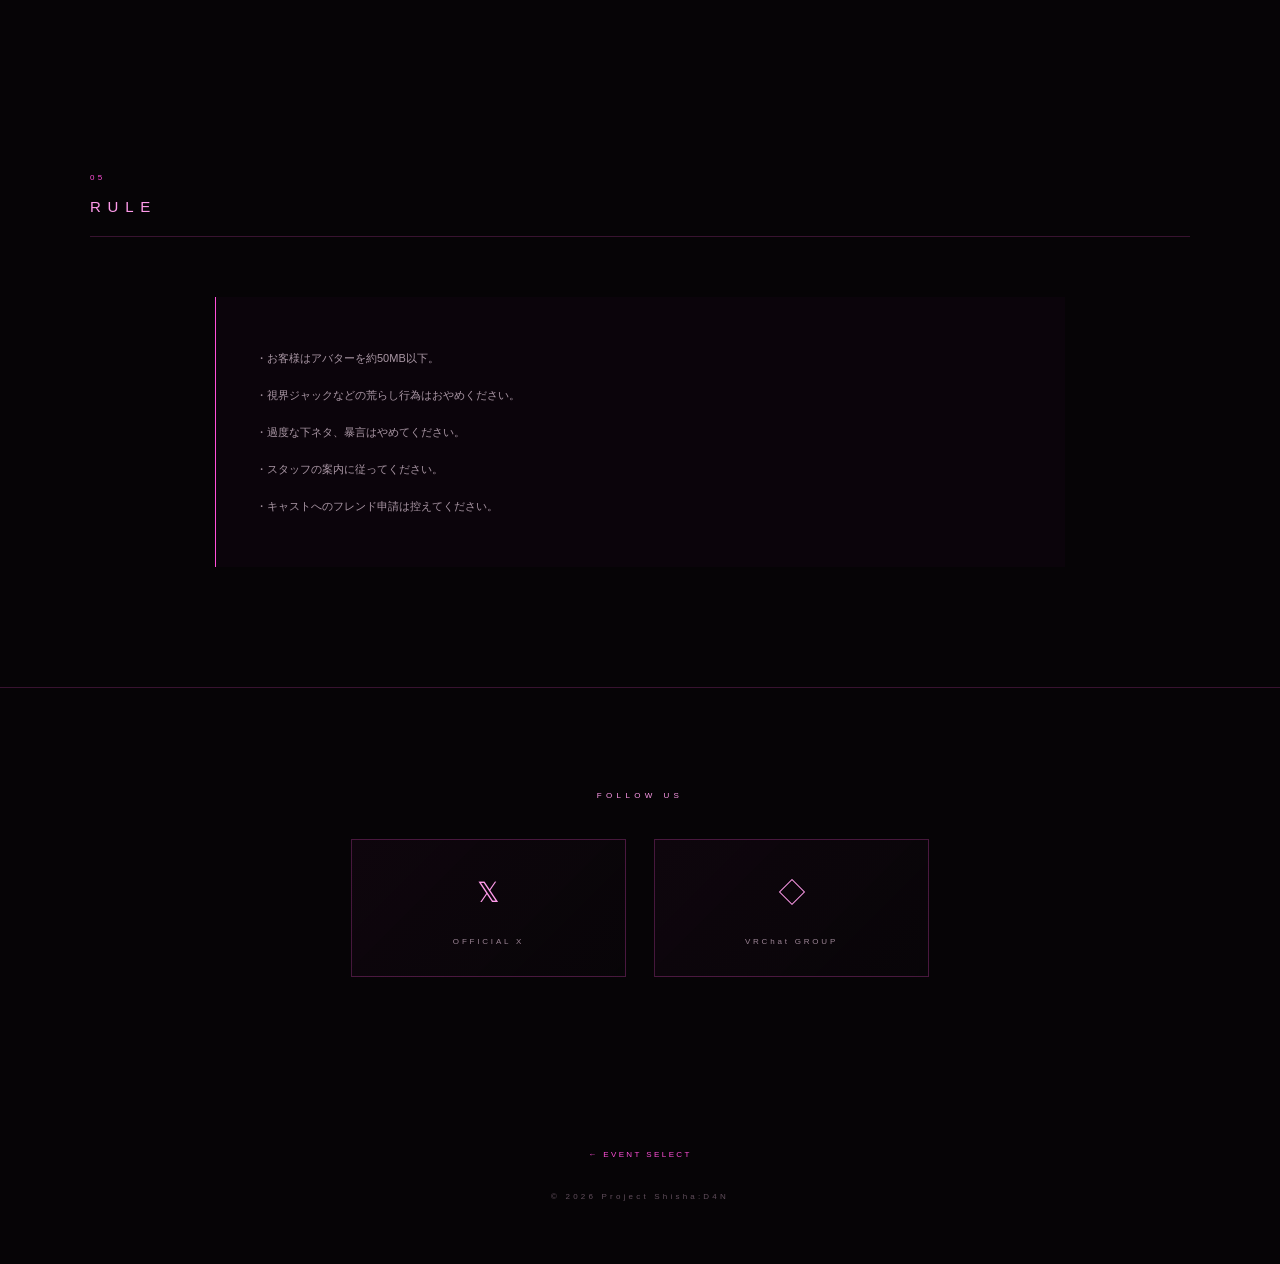
==== commit 26805e17: "Update d4n.html" ====
--- a/d4n.html
+++ b/d4n.html
@@ -738,9 +738,9 @@
         name: "Summer Time",
         category: "FRUITY",
         image: "06-summer-time.webp",
-        mix: "ピーチ × ミント × ライチ × レモン",
-        description:
-          "ピーチとライチの甘く瑞々しい香りに、レモンの酸味とミントの清涼感を合わせた爽やかなフレーバー。夏の午後を思わせる、軽やかで吸いやすい仕上がり。",
+        mix: "スイカ×レモン×ライム×ミント",
+        description:
+          "スイカのジューシーな甘味と柑橘とミントによる爽やかな酸味が絶妙にベストマッチする、夏にぴったりの超王道フレーバー。",
         quote:
           "「終わらない夏なんてない。でも、音楽は残る。」"
       },
@@ -824,14 +824,14 @@
       },
 
       {
-        name: "さようなら絵梨",
+        name: "さようなら××",
         category: "SWEETS",
         image: "14-sayonara-eri.webp",
-        mix: "ダブルアップル × ブルーベリー × レモン × ミント",
-        description:
-          "甘さの中に爽やかな酸味とミントの清涼感を合わせたフレーバー。フルーツの甘さが広がったあと、少しほろ苦い余韻を残します。",
+        mix: "ドゥルセデレチェ×ポップコーン×シナモン×カルダモン×ストロベリー×コニャック",
+        description:
+          "とある漫画をイメージしたフレーバー。ドゥルセデレチェととポップコーンで映画館を、シナモンとカルダモンで爆発を、ストロベリーとコニャックで恋愛を。",
         quote:
-          "「この人生はフィクションだ。」"
+          "「ファンタジーが足りない」"
       },
 
 
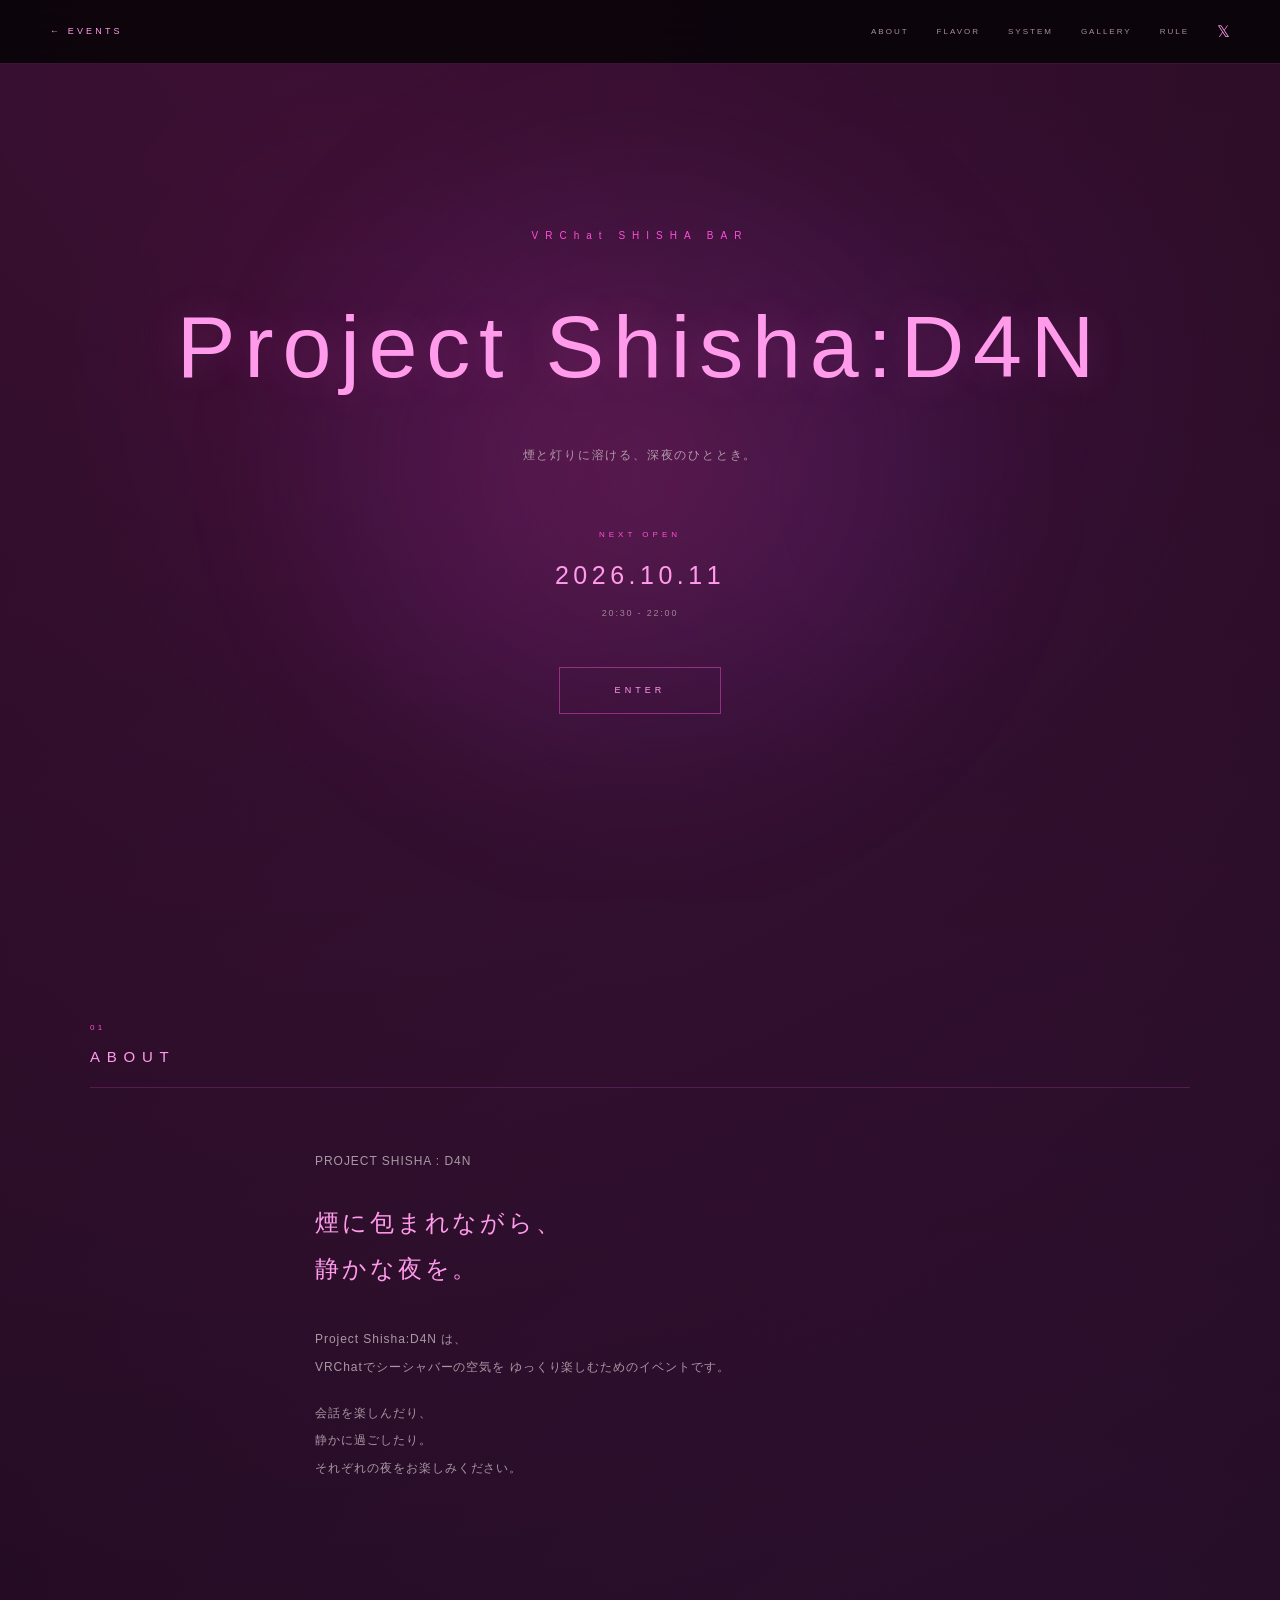
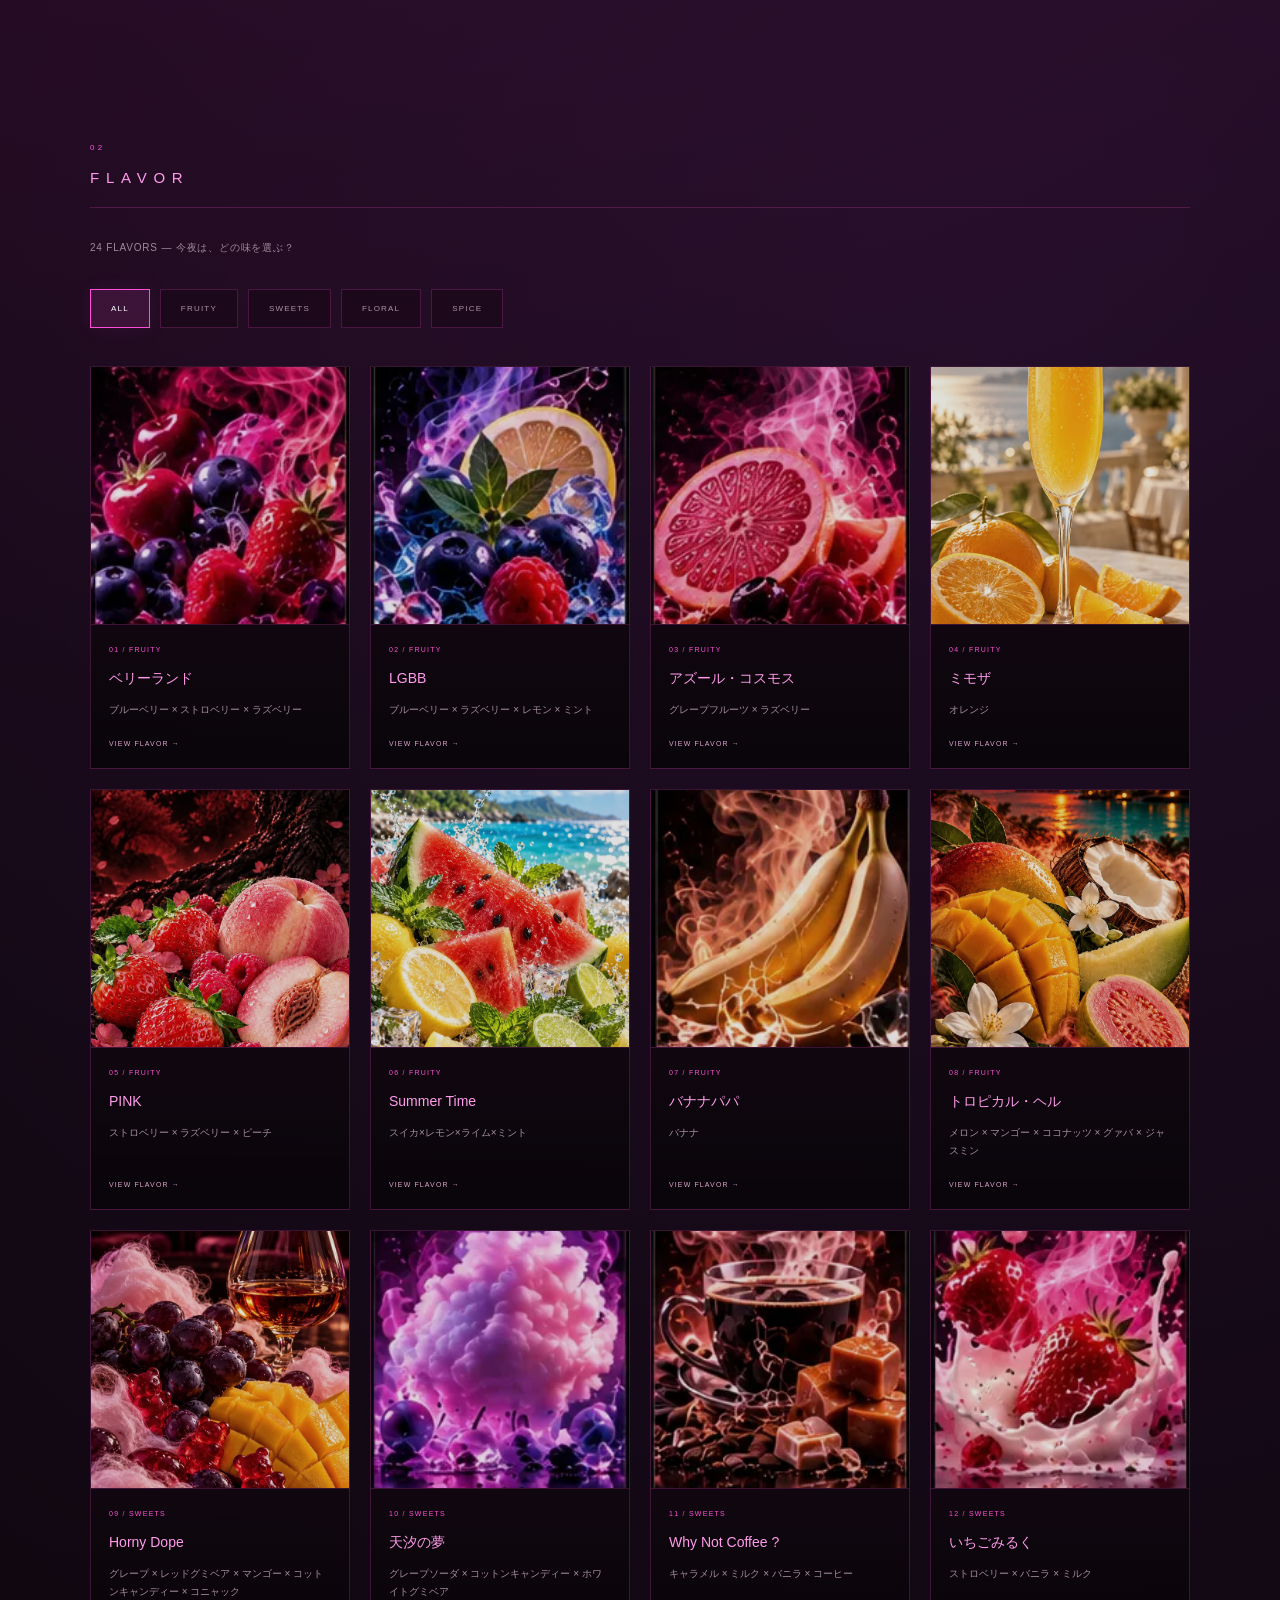
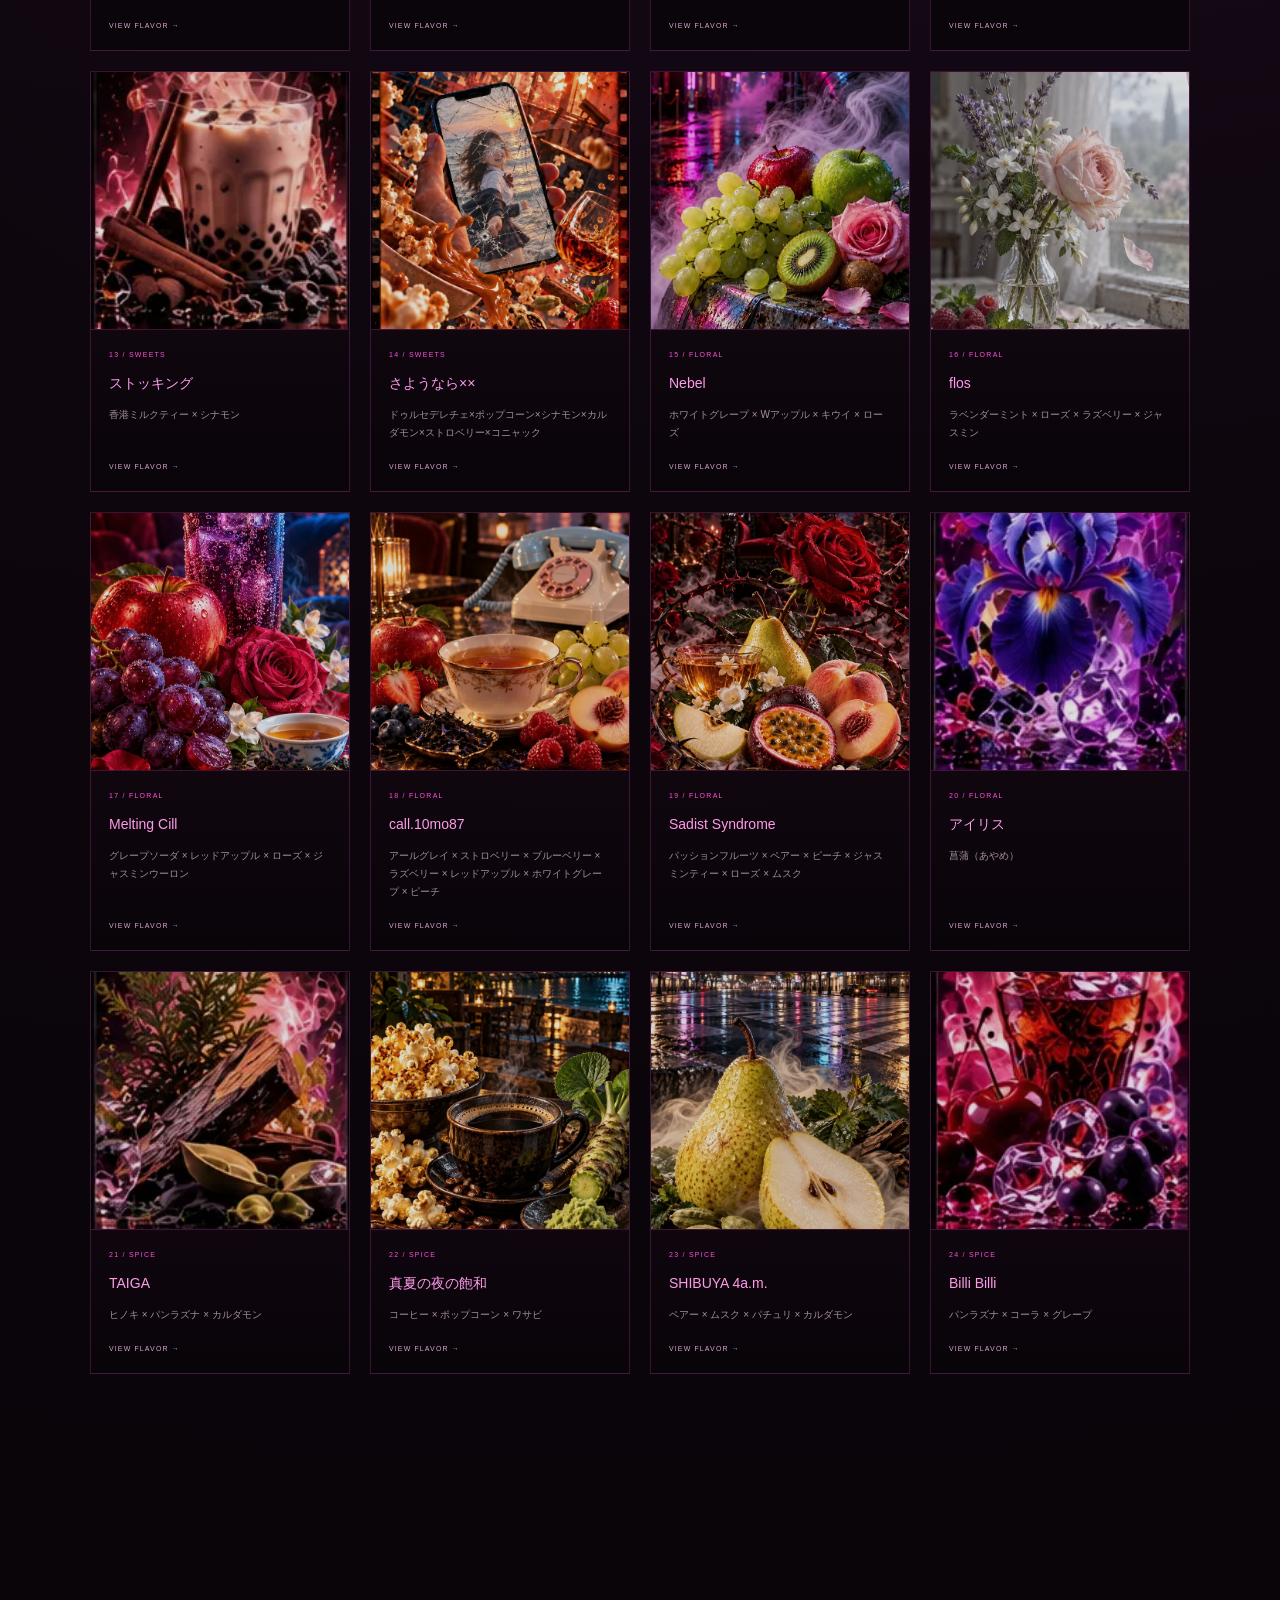
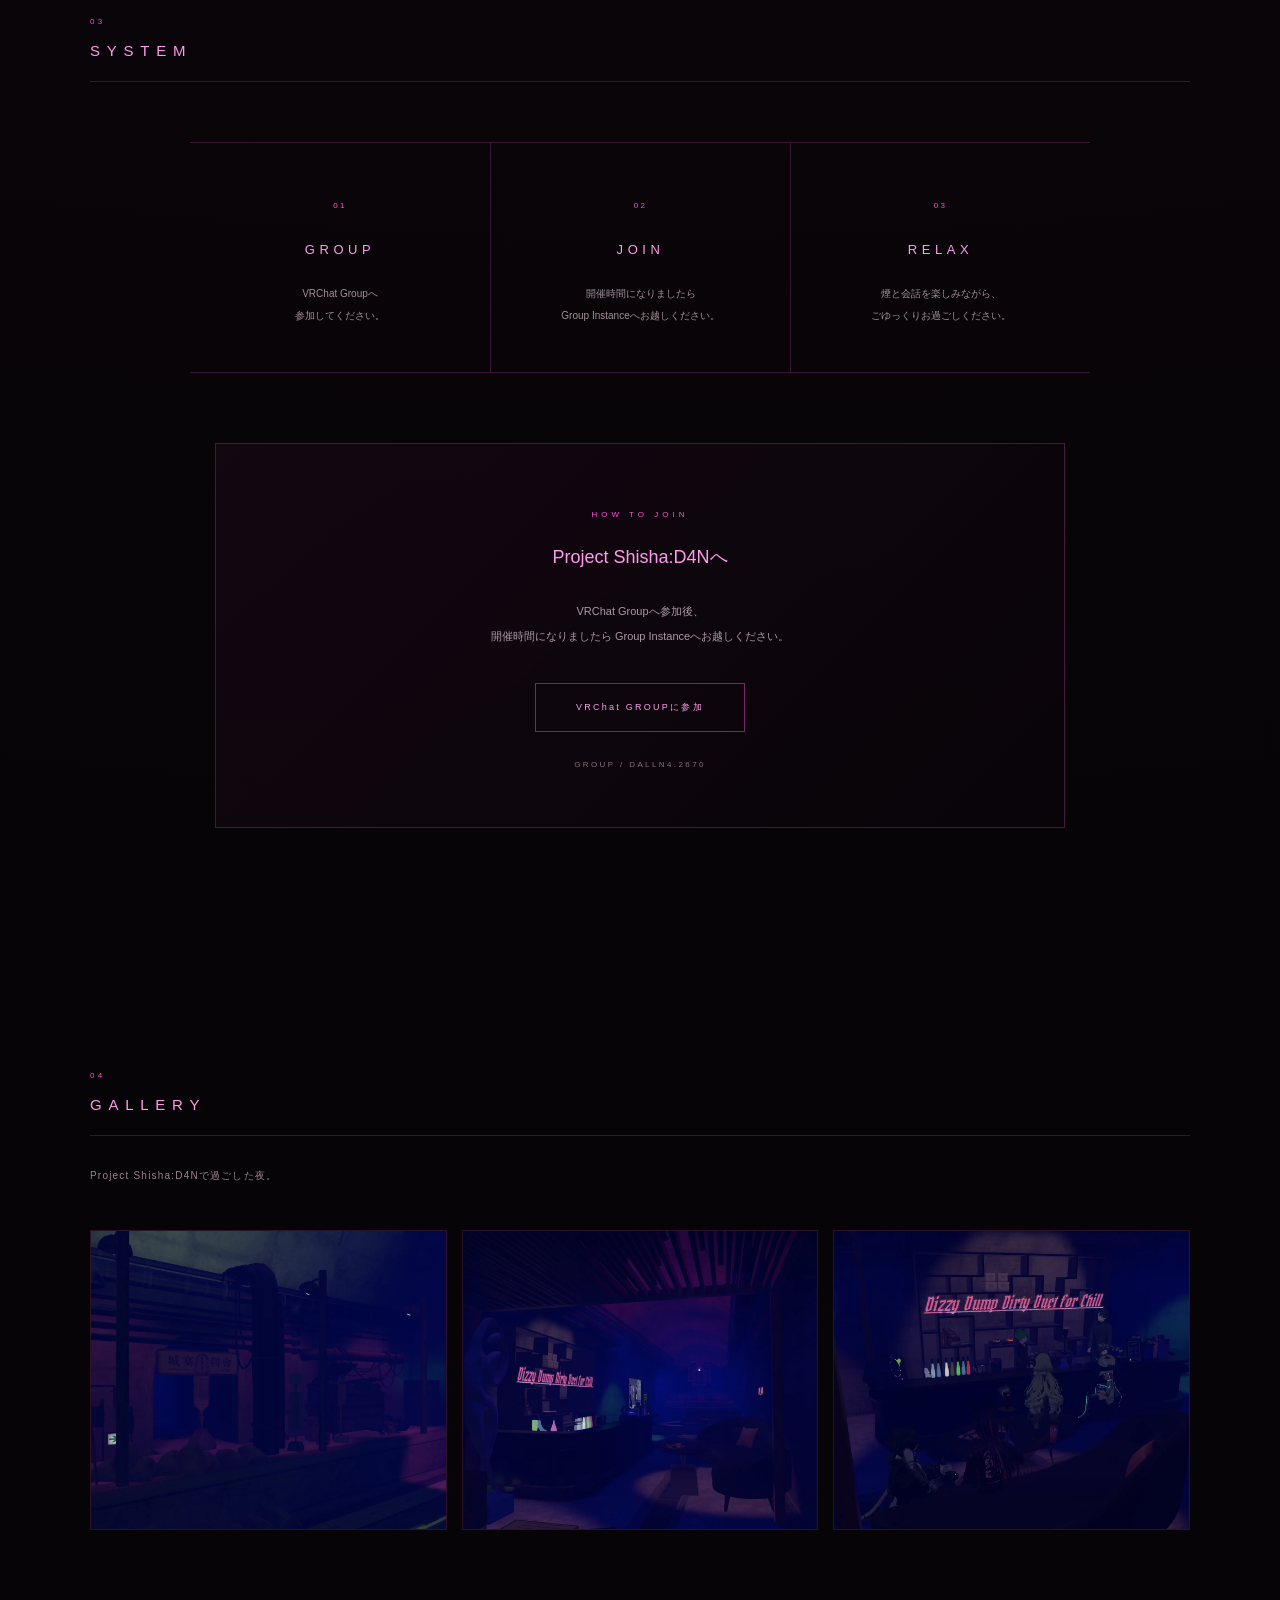
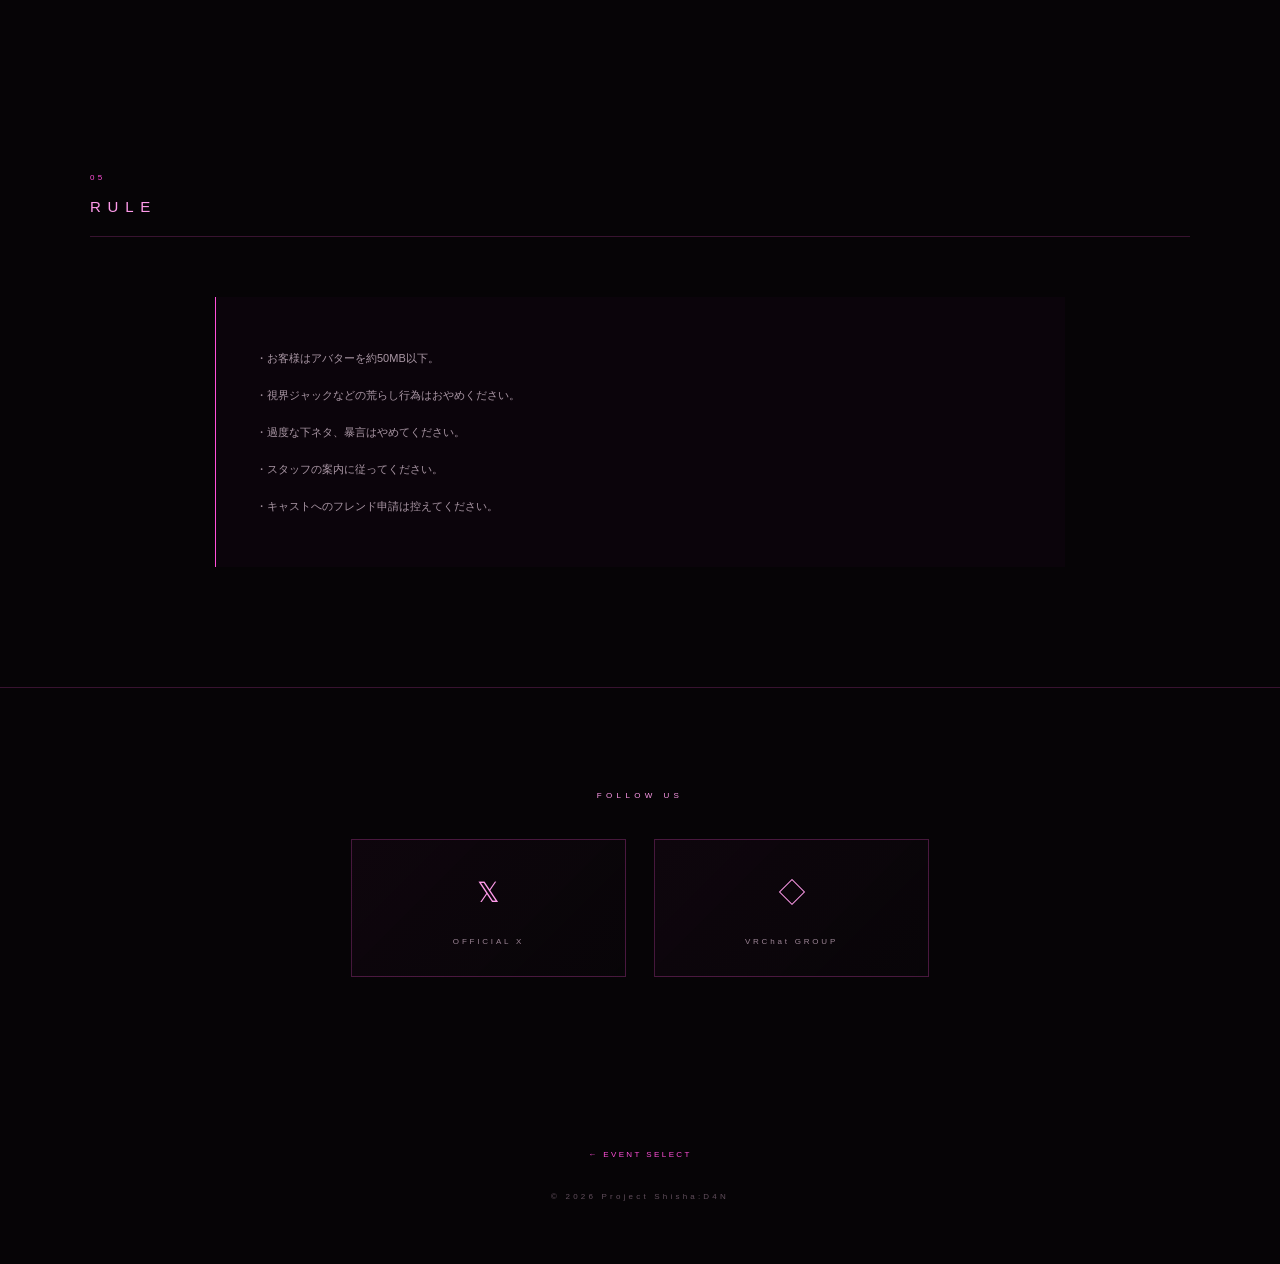
==== commit b1c0bad6: "Update d4n.html" ====
--- a/d4n.html
+++ b/d4n.html
@@ -121,7 +121,7 @@
         </span>
 
         <strong>
-          2026.10.04
+          2026.10.11
         </strong>
 
         <p>
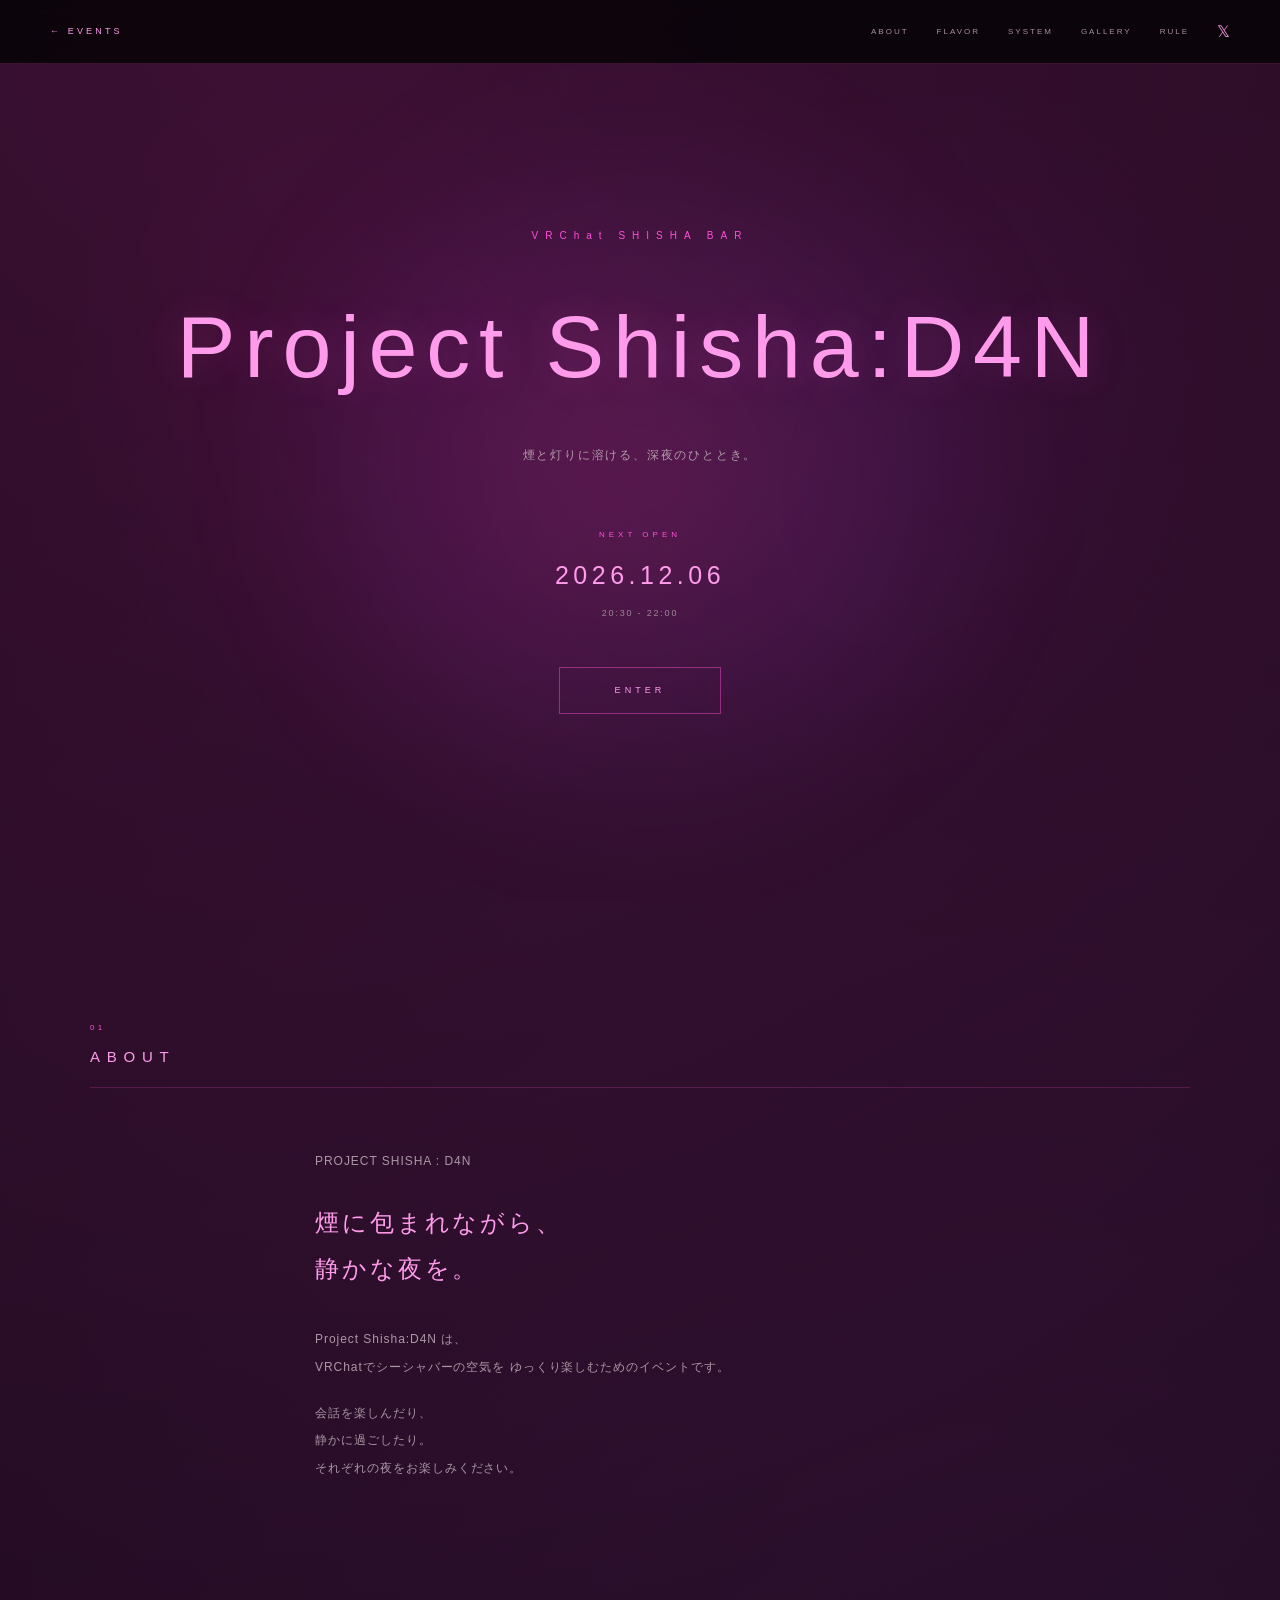
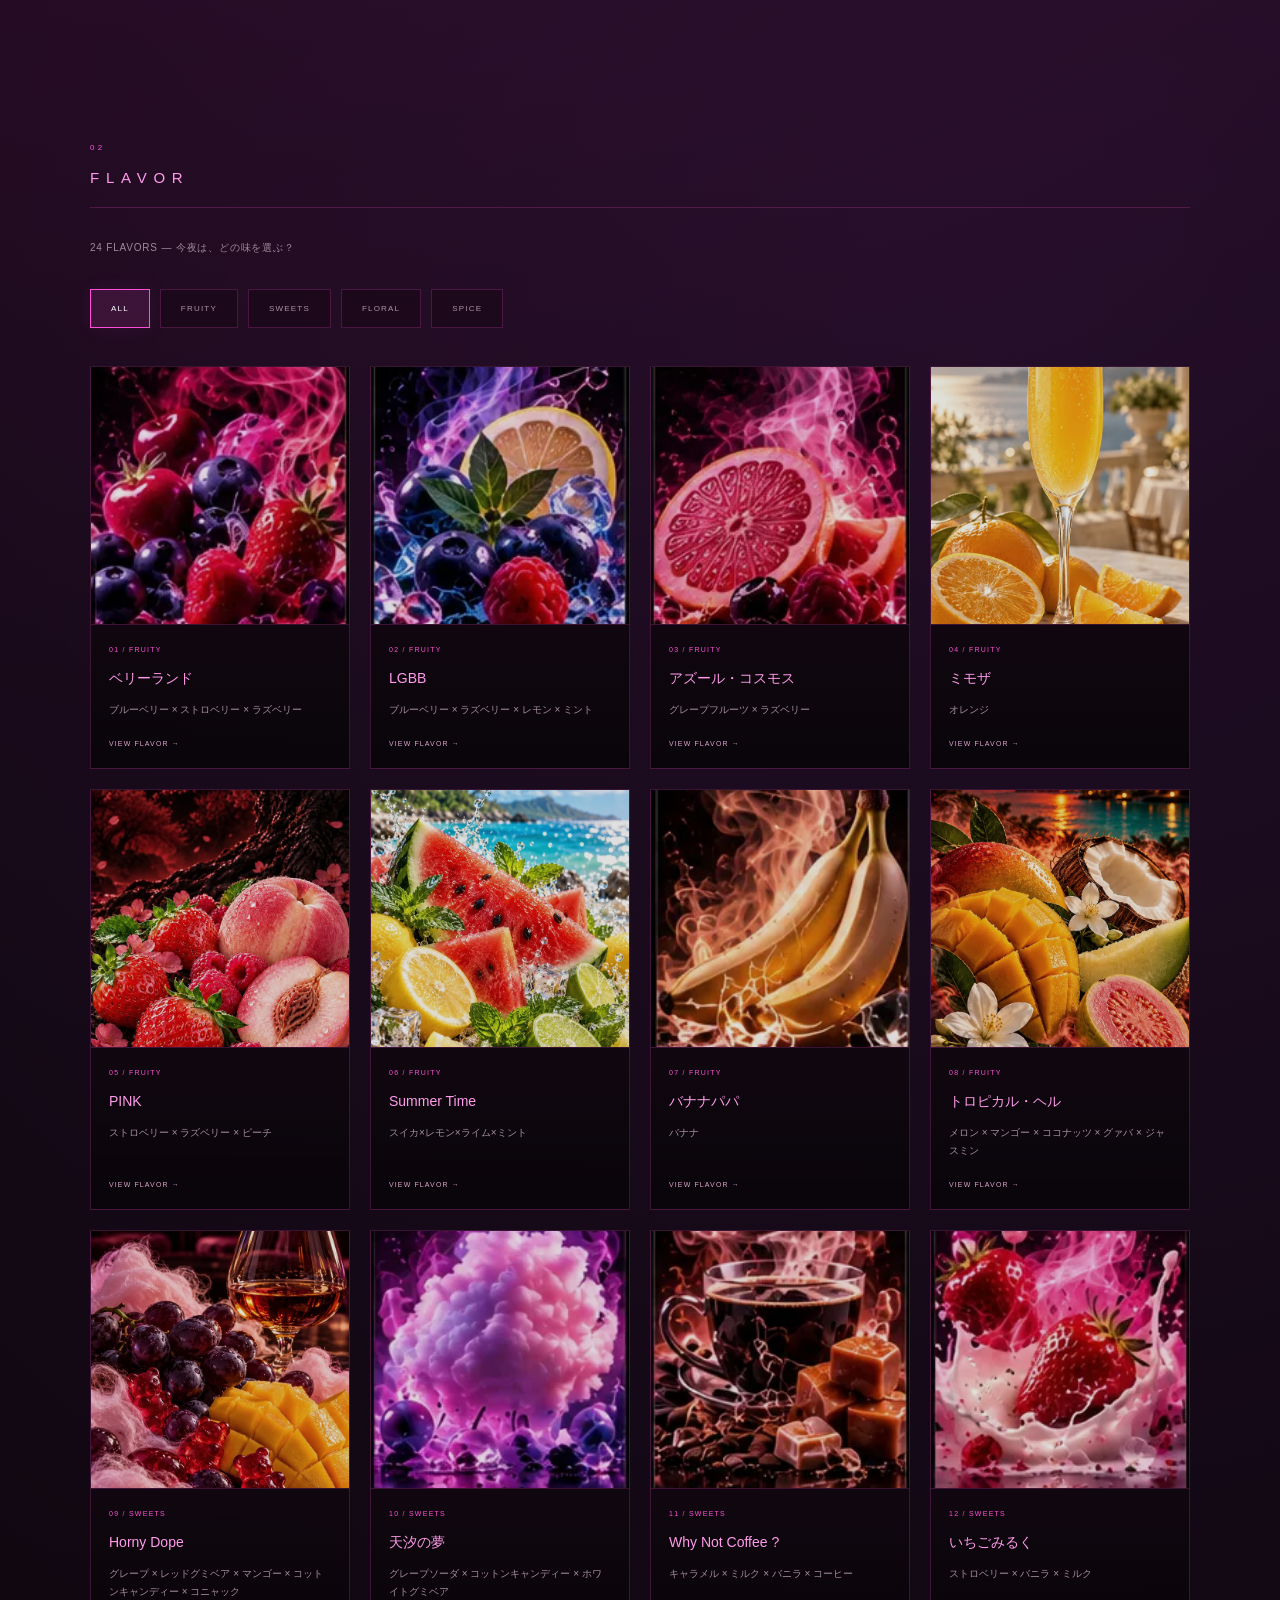
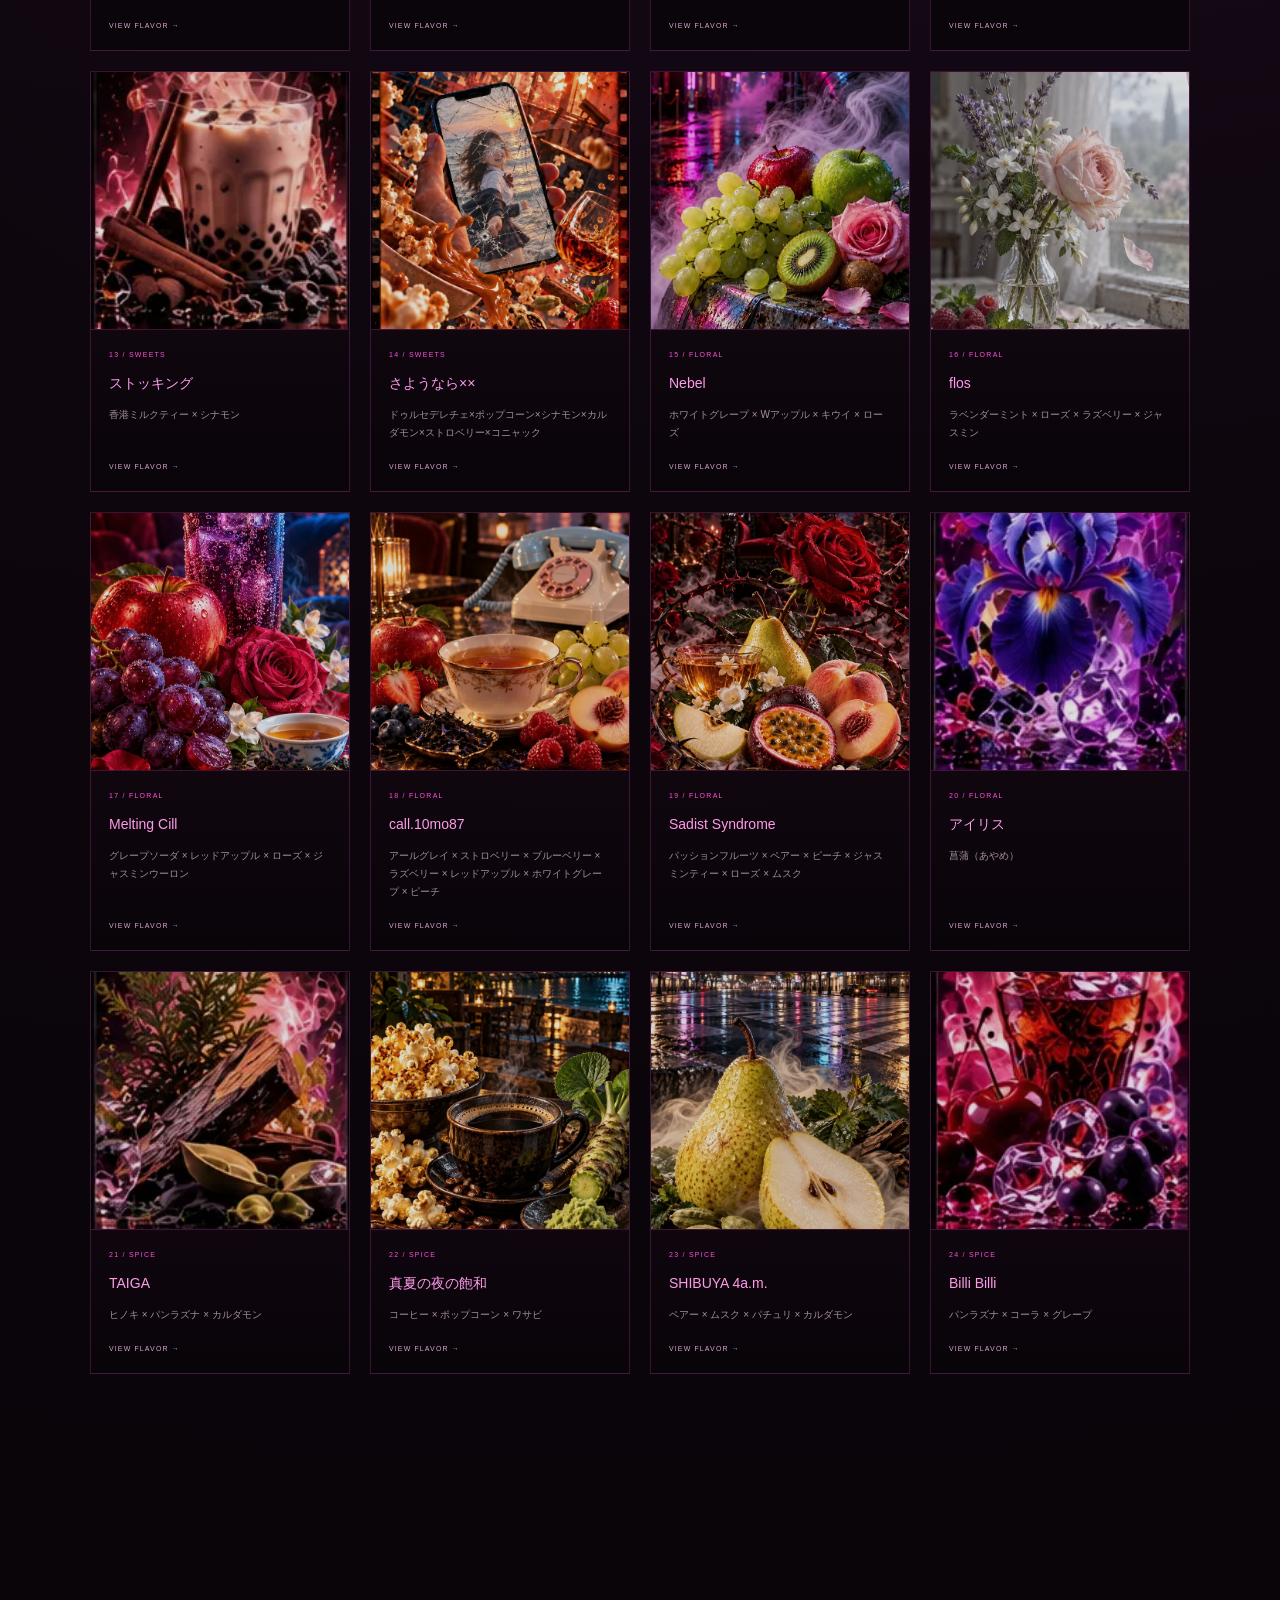
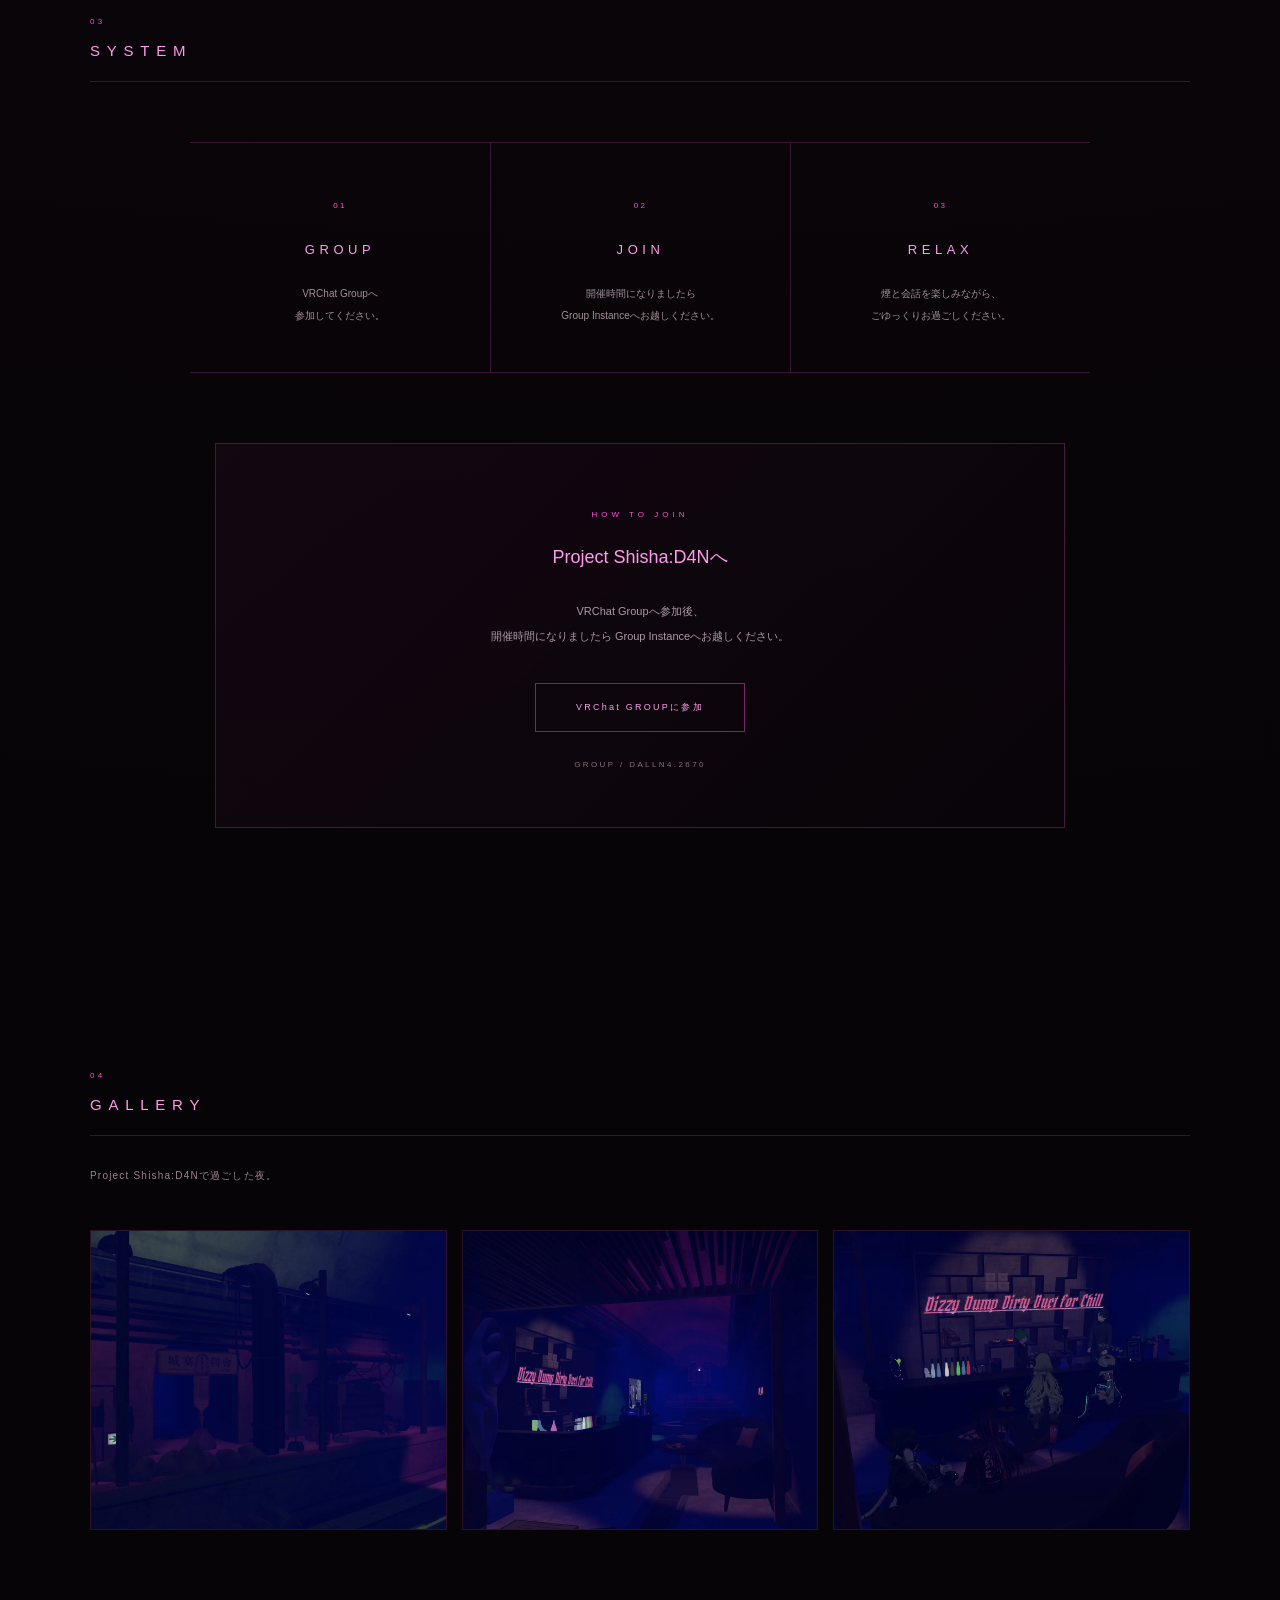
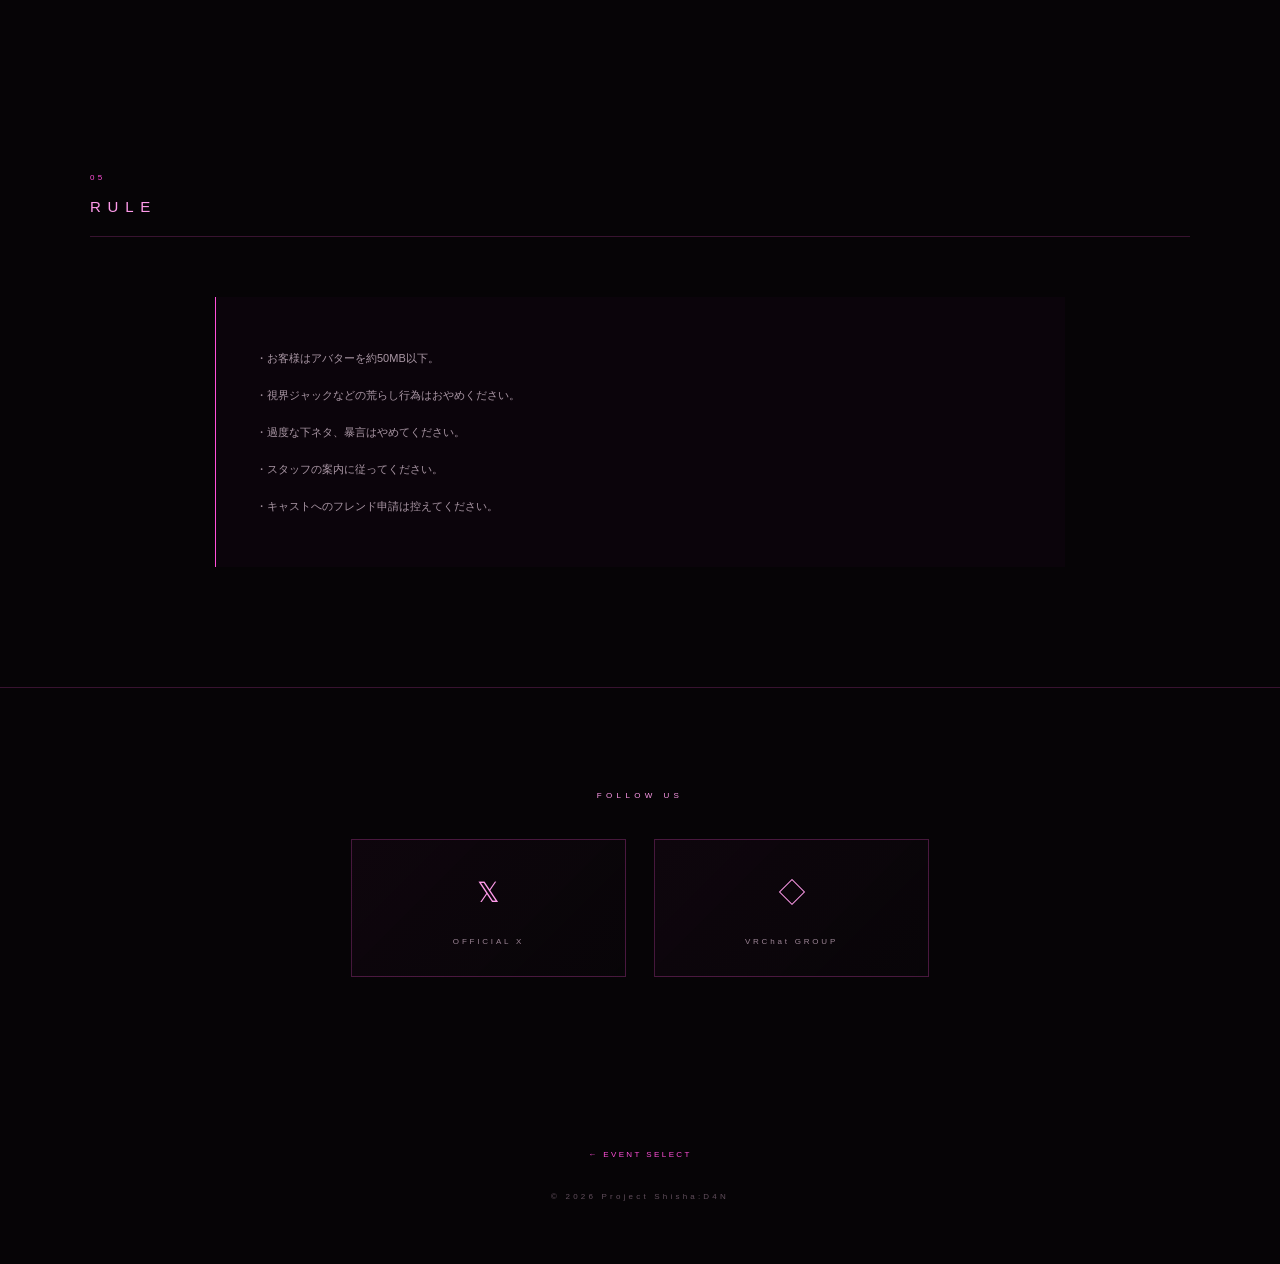
==== commit 98bfe1d8: "Update d4n.html" ====
--- a/d4n.html
+++ b/d4n.html
@@ -120,10 +120,10 @@
           NEXT OPEN
         </span>
 
-        <strong>
-          2026.10.11
-        </strong>
-
+<strong id="next-open-date">
+  ----.--.--
+</strong>
+        
         <p>
           20:30 - 22:00
         </p>
@@ -1352,11 +1352,157 @@
     /* =====================================
        START
     ====================================== */
-
     renderFlavors();
 
   </script>
 
+
+  <!-- =====================================
+       NEXT OPEN AUTO DATE
+       毎週日曜日 / 日本時間
+  ====================================== -->
+
+  <script>
+
+    function updateNextOpenDate() {
+
+      /*
+        日本時間の「今日」を取得
+      */
+
+      const now =
+        new Date();
+
+
+      const japanDateString =
+        new Intl.DateTimeFormat(
+          "en-CA",
+          {
+            timeZone: "Asia/Tokyo",
+            year: "numeric",
+            month: "2-digit",
+            day: "2-digit"
+          }
+        ).format(now);
+
+
+      const [
+        year,
+        month,
+        day
+      ] =
+        japanDateString
+          .split("-")
+          .map(Number);
+
+
+      /*
+        日本時間の日付として作成
+      */
+
+      const today =
+        new Date(
+          year,
+          month - 1,
+          day
+        );
+
+
+      /*
+        JavaScriptの曜日
+
+        0 = 日曜日
+        1 = 月曜日
+        2 = 火曜日
+        3 = 水曜日
+        4 = 木曜日
+        5 = 金曜日
+        6 = 土曜日
+      */
+
+      const SUNDAY = 0;
+
+
+      /*
+        次の日曜日までの日数
+
+        日曜日当日は
+        その日の開催日を表示
+      */
+
+      let daysUntilSunday =
+        (
+          SUNDAY -
+          today.getDay() +
+          7
+        ) % 7;
+
+
+      /*
+        次回開催日
+      */
+
+      const nextOpen =
+        new Date(today);
+
+
+      nextOpen.setDate(
+        today.getDate() +
+        daysUntilSunday
+      );
+
+
+      /*
+        YYYY.MM.DD に変換
+      */
+
+      const nextYear =
+        nextOpen.getFullYear();
+
+
+      const nextMonth =
+        String(
+          nextOpen.getMonth() + 1
+        ).padStart(
+          2,
+          "0"
+        );
+
+
+      const nextDay =
+        String(
+          nextOpen.getDate()
+        ).padStart(
+          2,
+          "0"
+        );
+
+
+      /*
+        HTMLへ表示
+      */
+
+      const dateElement =
+        document.getElementById(
+          "next-open-date"
+        );
+
+
+      if (dateElement) {
+
+        dateElement.textContent =
+          `${nextYear}.${nextMonth}.${nextDay}`;
+
+      }
+
+    }
+
+
+    updateNextOpenDate();
+
+  </script>
+
+
 </body>
 
 </html>
